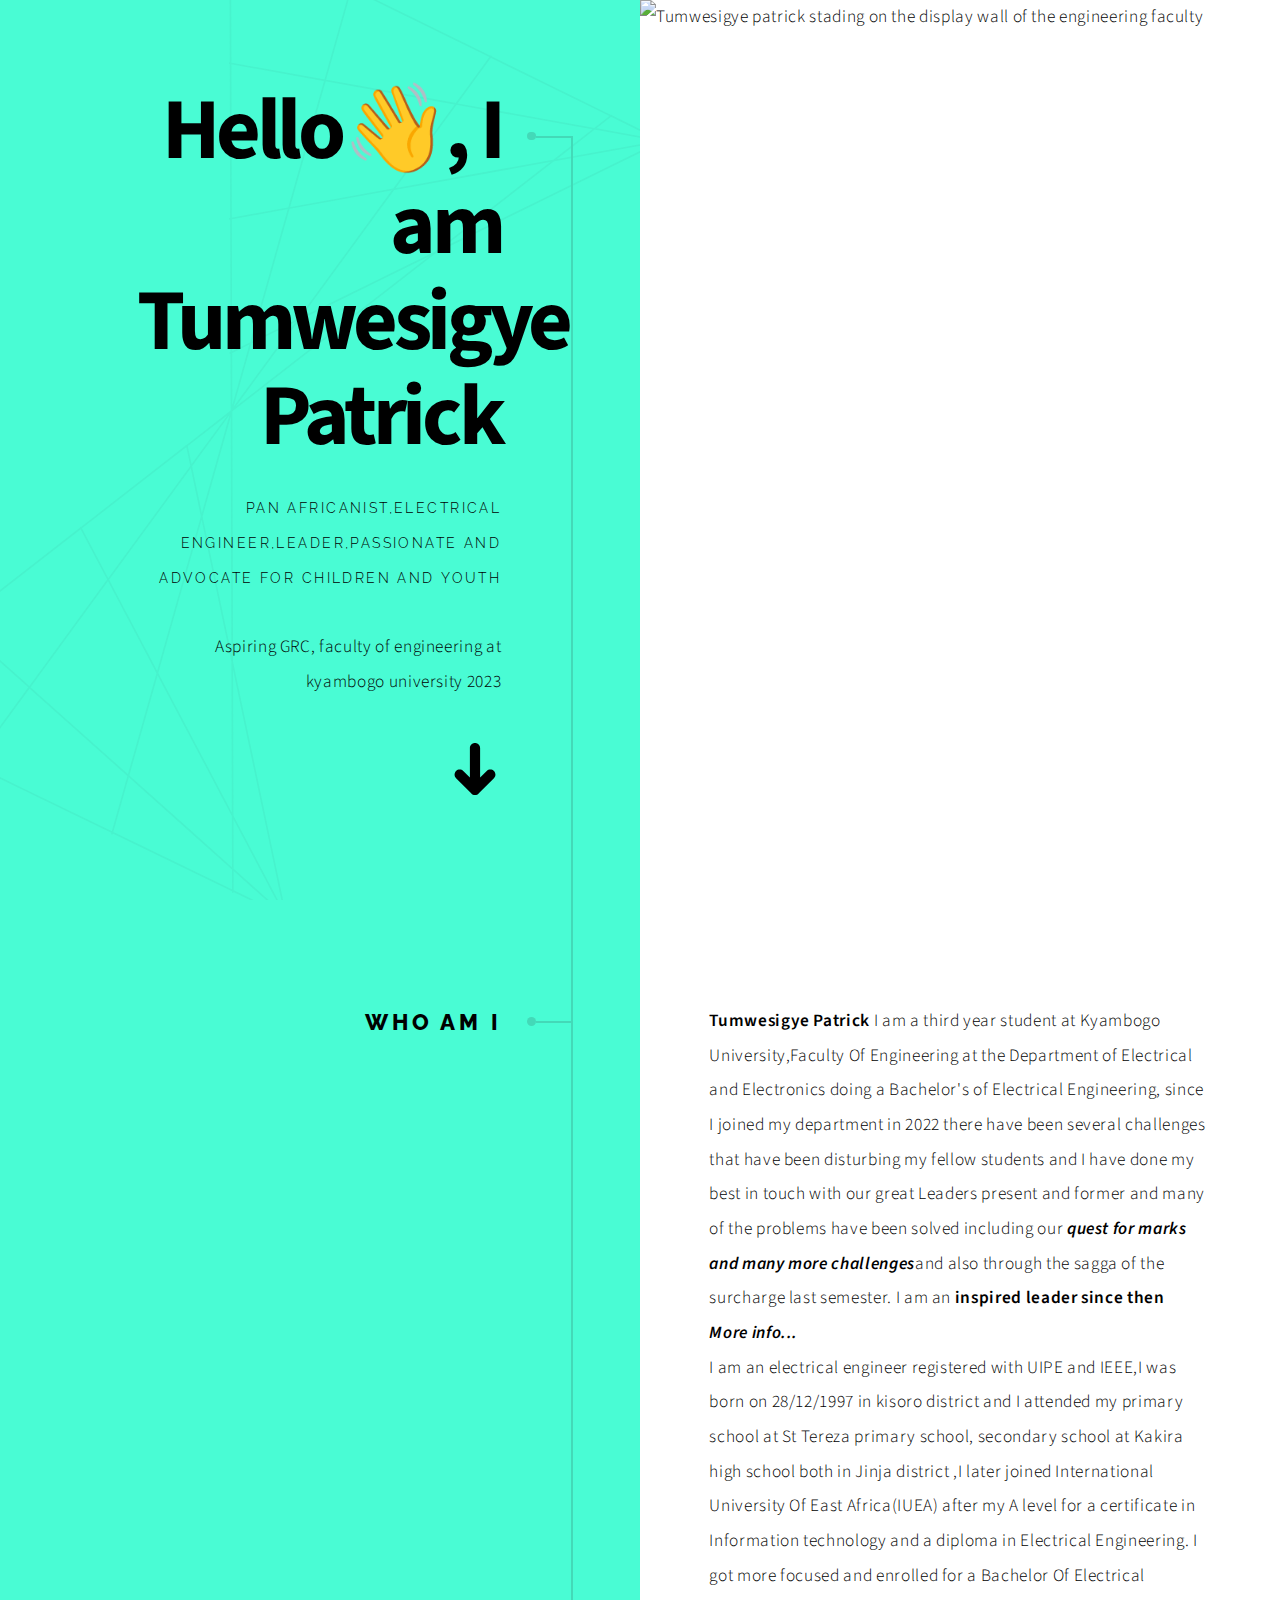
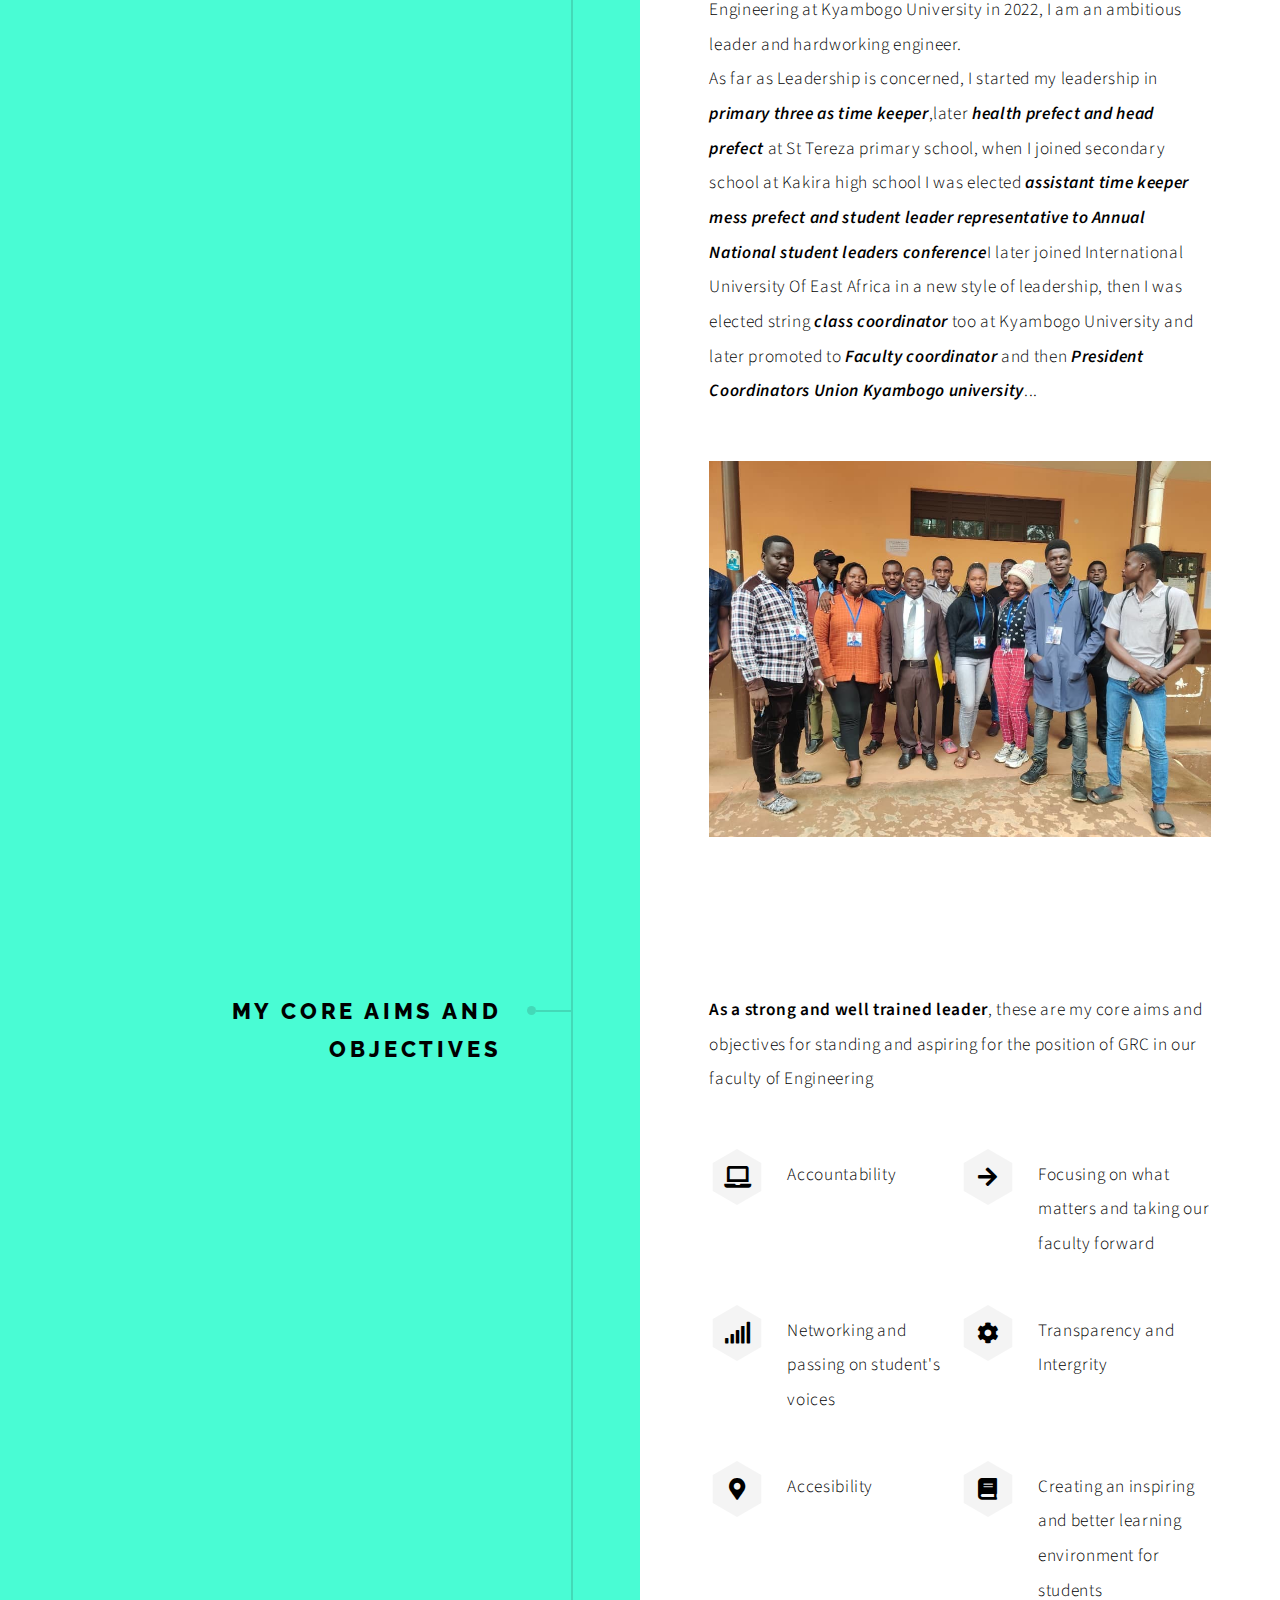
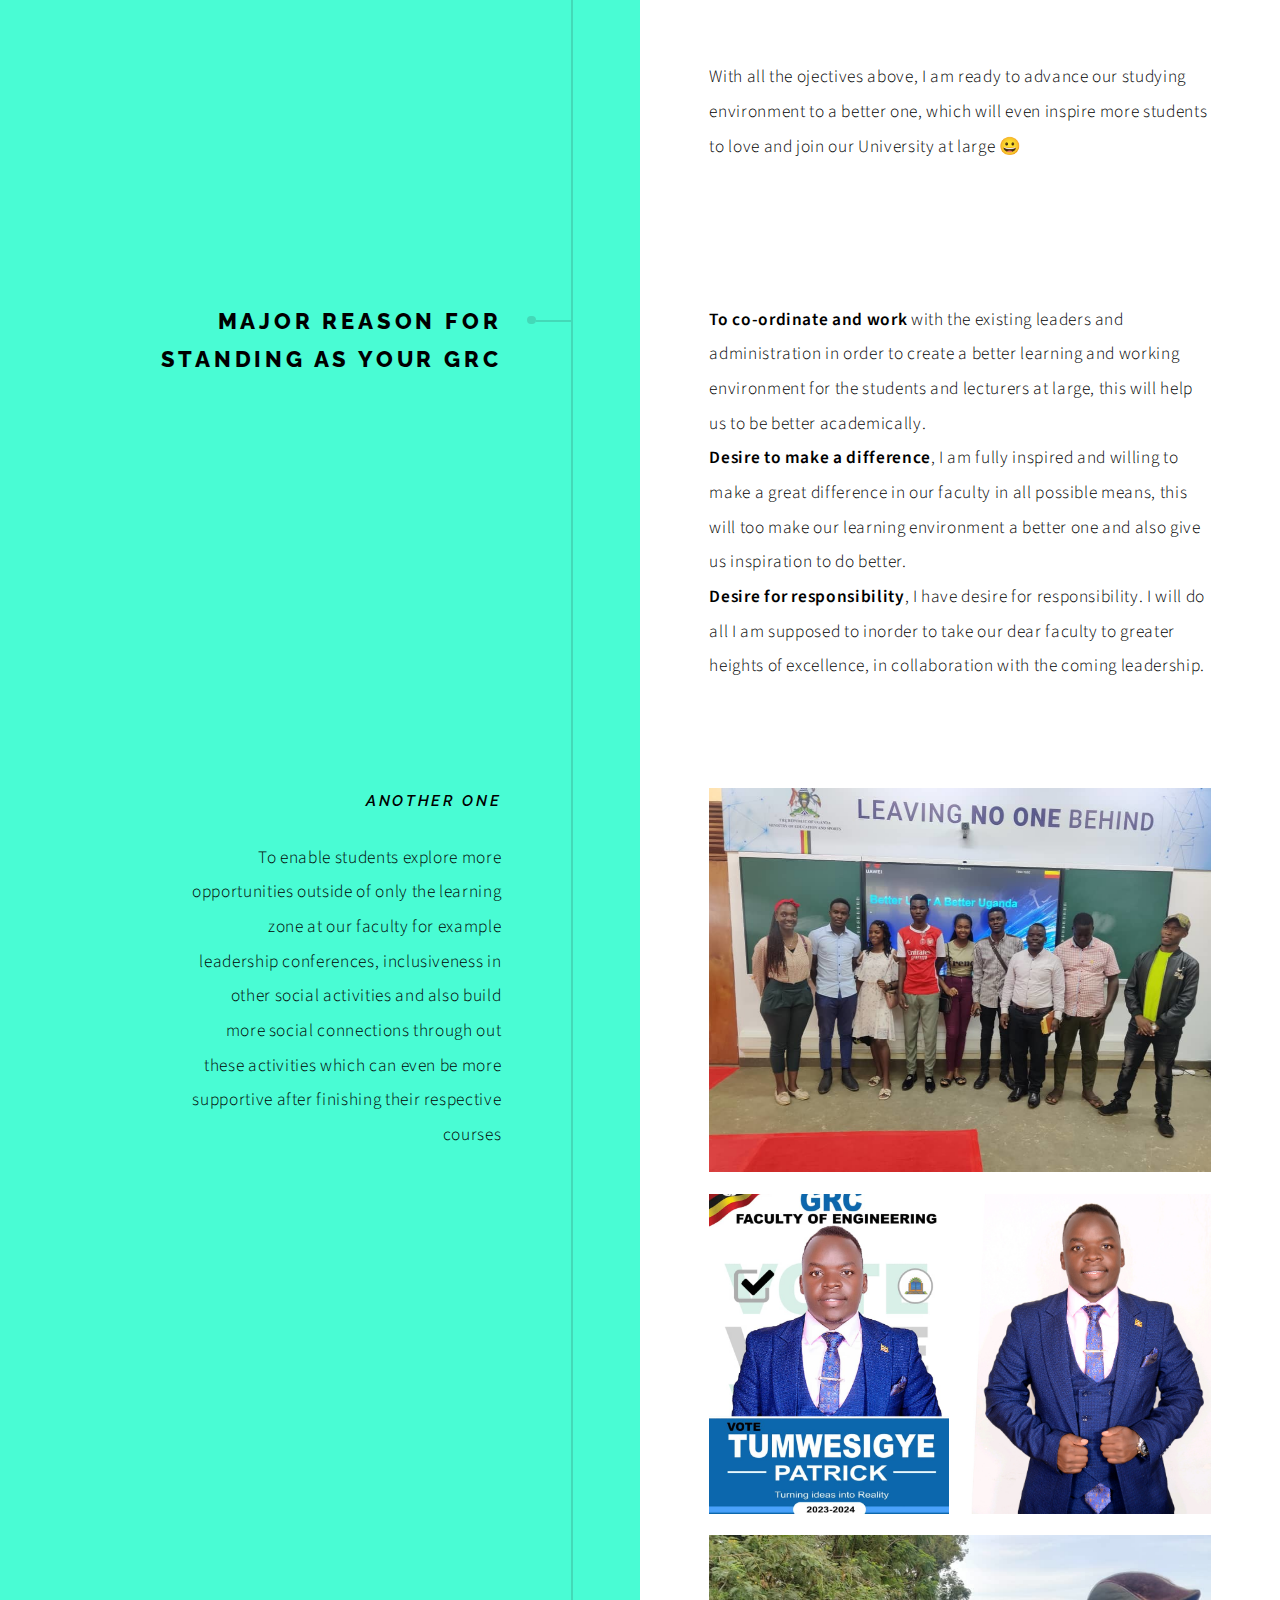
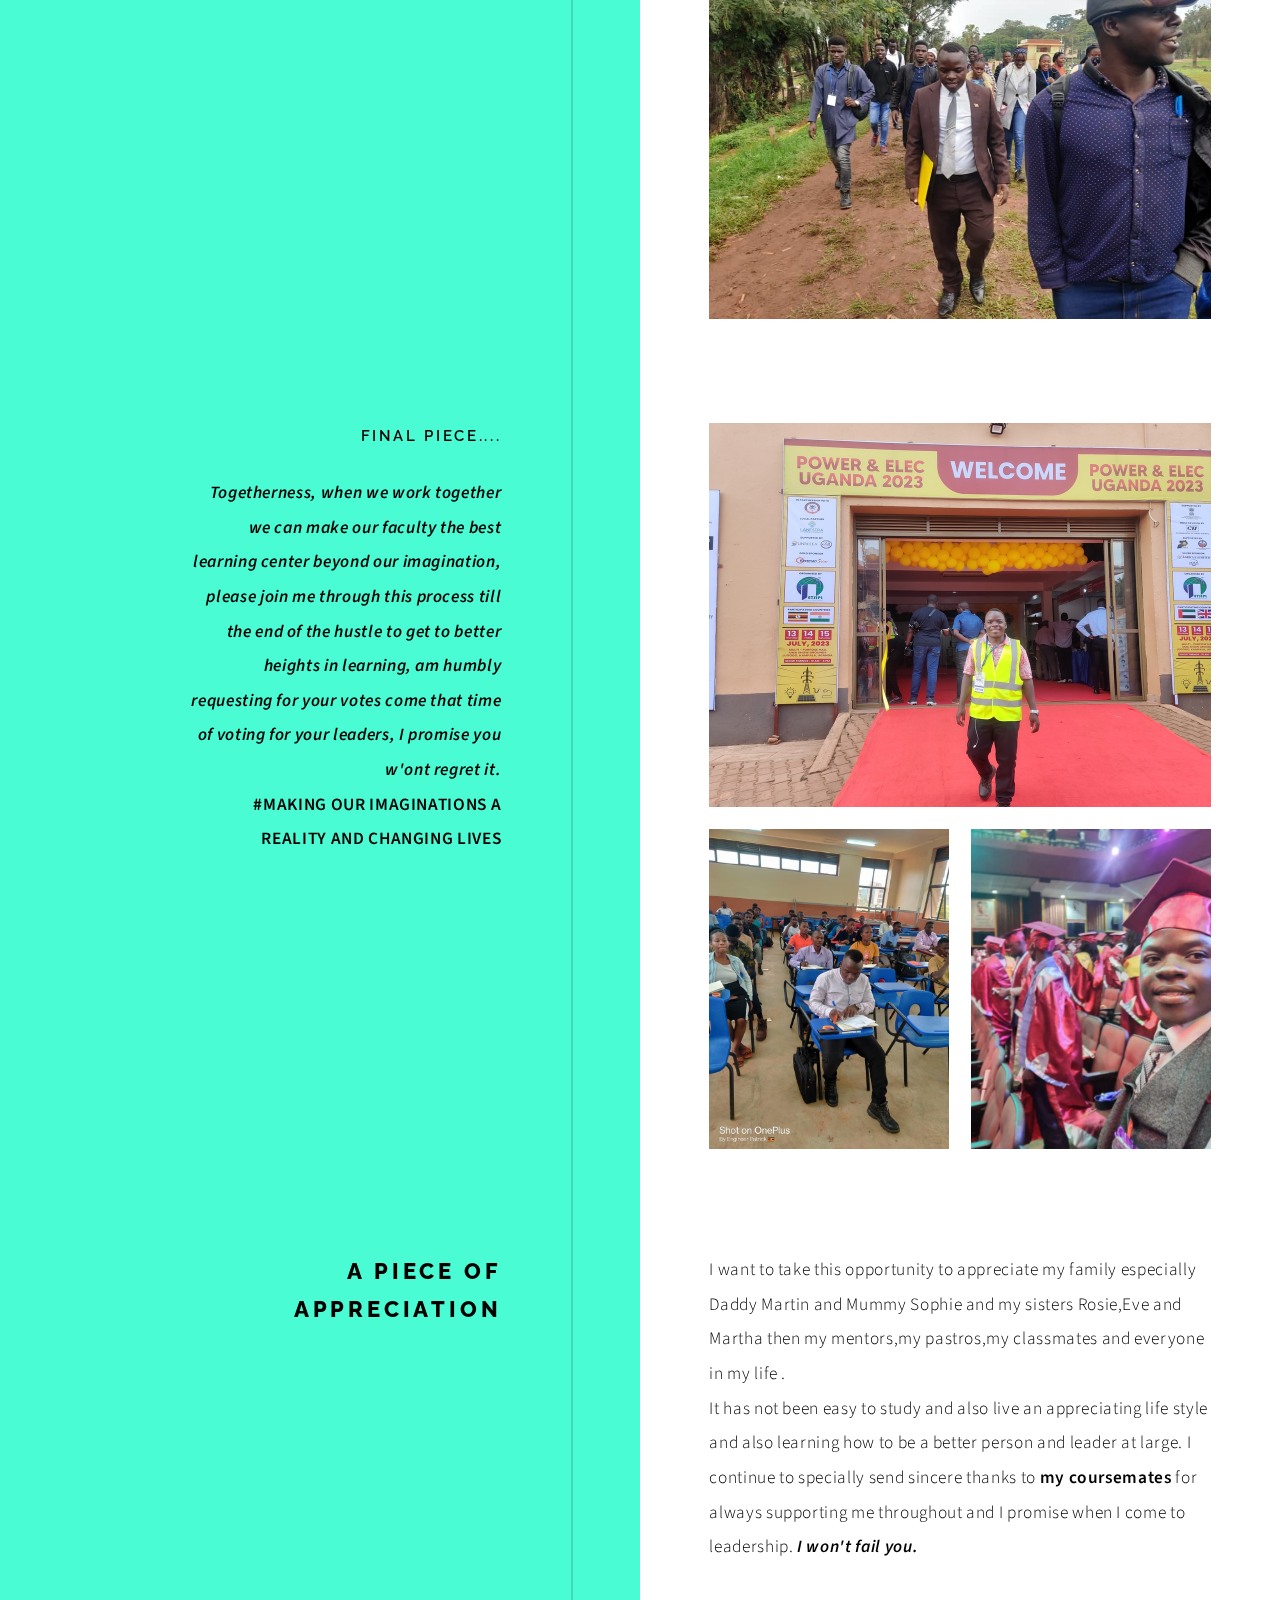
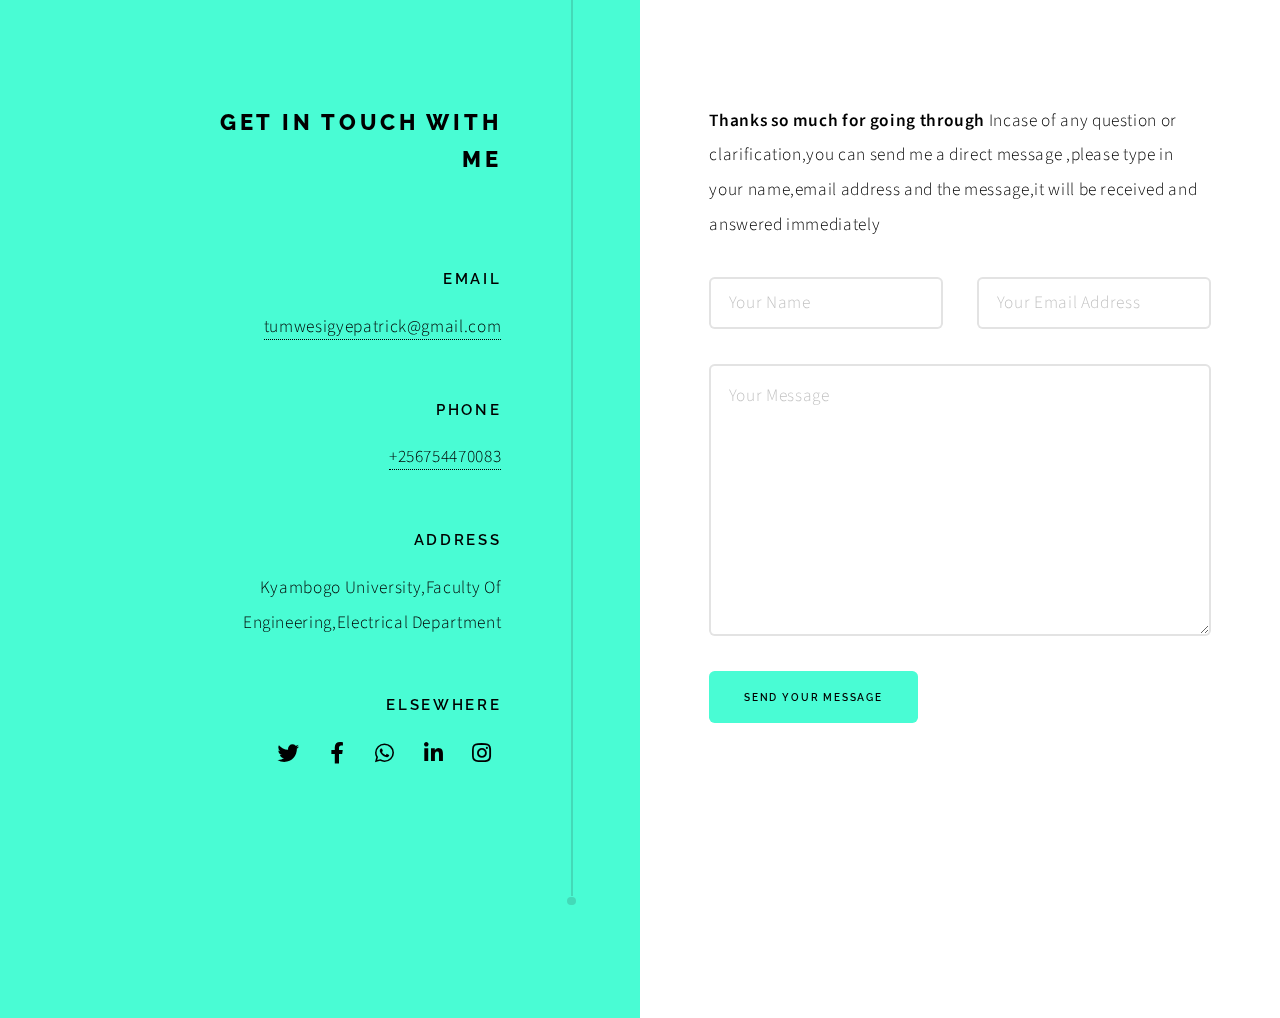
==== index.html @ 6d0cf0f9 "Update index.html" ====
<!DOCTYPE HTML>
<!--
	Design by Sseruwagi Moses , Engineering Student at Kyambogo University email: sseruwagimoses2020@gmail.com
-->
<html lang="en-US">
	<head>
		<title>Tumwesigye Patrick For GRC</title>
		<meta charset="utf-8" />
		<meta name="viewport" content="width=device-width, initial-scale=1, user-scalable=no" />
		<meta name="description" content="I am Tumwesigye Patrick an aspiring GRC at Kyambogo University Faculty of Engineering 2023,I am a well trained and competent leader,and i humbly request for your votes come the time  of elections. # MAKING IMAINATIONS A REALITY AND CHANGING LIVES" />
		<meta name="keywords" content="Tumwesigye Patrick, GRC Faculty of Engineeering, GRC Elections,GRC electrical Department Kyambogo" />
		<link rel="stylesheet" href="assets/css/main.css" />
		<link rel="shortcut icon" type="image/png"   href="./images/icon.png">
	</head>
	<body class="is-preload">

		<!-- Wrapper -->
			<div id="wrapper">

				<!-- Intro -->
					<section class="intro">
						<header>
							<h1>Hello👋, I am Tumwesigye Patrick </h1>
							<p>Pan Africanist,Electrical Engineer,Leader,Passionate and Advocate for Children and Youth</p>
							<p>Aspiring GRC, faculty of engineering at kyambogo university 2023</p>
							<ul class="actions">
								<li><a href="#first" class="arrow scrolly"><span class="label">Next</span></a></li>
							</ul>
						</header>
						<div class="content">
							<span class="image fill" data-position="center"><img src="images/patrick_main.jpg" alt="Tumwesigye patrick stading on the display wall of the engineering faculty" /></span>
						</div>
					</section>

				<!-- Section -->
					<section id="first">
						<header>
							<h2>WHO AM I </h2>
						</header>
						<div class="content">
							<p><strong>Tumwesigye Patrick</strong> I am a third year student at Kyambogo University,Faculty Of Engineering at the Department of Electrical and Electronics doing a Bachelor's of Electrical Engineering, since I joined my department in 2022 there have been several challenges that have been disturbing my fellow students and I have done my best in touch with our great Leaders present and former  and many of the problems have been solved including our <strong><i> quest for marks and many more challenges</i></strong>and also through the sagga of the surcharge last semester. I am an <strong> inspired leader since then</strong>
							<br>
							<strong><i>More info...</i></strong>
							<br>
							I am an electrical engineer  registered with UIPE and IEEE,I was born on 28/12/1997 in kisoro district and I attended my primary school at St Tereza primary school, secondary school at Kakira high school both in Jinja district ,I later joined International University Of East Africa(IUEA) after my A level for a certificate in Information technology and a diploma in Electrical Engineering. I  got more focused and enrolled for a Bachelor Of Electrical Engineering at Kyambogo University in 2022, I am an ambitious leader and hardworking engineer.
							<br>
							As far as Leadership is concerned, I started my leadership in <strong><i>primary three as time keeper</i></strong>,later <strong><i>health prefect and head prefect </i></strong> at St Tereza primary school, when I joined secondary school at Kakira high school I was elected <STRONG><I>assistant time keeper mess prefect and student leader representative to Annual National student leaders conference</I></STRONG>I later joined International University Of East Africa in a new style of leadership, then I was elected string
							<strong><i>class coordinator</i></strong> too at Kyambogo University and later promoted to <strong><i>Faculty coordinator</i></strong> and then <strong><i>President Coordinators Union Kyambogo university</i></strong>...
							</p>
							<span class="image main"><img src="images/grp_pic_1.jpg" alt="patrick with other leaders and coursemates" /></span>
						</div>
					</section>

				<!-- Section -->
					<section>
						<header>
							<h2>MY CORE AIMS AND OBJECTIVES</h2>
						</header>
						<div class="content">
							<p><strong>As a strong and well trained leader</strong>, these are my core aims and objectives for standing and aspiring for the position of GRC in our faculty of Engineering</p>
							<!-- objectives and icon fixes -->
							<ul class="feature-icons">
								<li class="icon solid fa-laptop">Accountability</li>
								<li class="icon solid fa-arrow-right">Focusing on what matters and taking our faculty forward</li>
								<li class="icon solid fa-signal">Networking and passing on student's voices</li>
								<li class="icon solid fa-cog">Transparency and Intergrity</li>
								<li class="icon solid fa-map-marker-alt">Accesibility</li>
								<li class="icon solid fa-book">Creating an inspiring and better learning environment for students</li>
								
								
							</ul>
							<p>With all the ojectives above, I am ready to advance our studying environment to a better one, which will even inspire more students to love and join our University at large 😀
							</p>
						</div>
					</section>

				<!-- Section -->
					<section>
						<header>
							<h2>MAJOR REASON FOR STANDING AS YOUR GRC</h2>
						</header>
						<div class="content">
							<p><strong>To co-ordinate and work </strong> with the existing leaders and administration in order to create a better learning and working environment for the students and  lecturers at large, this will help us to be better academically. <br>
							<strong>Desire to make a difference</strong>, I am fully inspired and willing to make a great difference in our faculty in all possible means, this will too make our learning environment a better one and also give us inspiration to do better.
							<br>
							<strong>Desire for responsibility</strong>, I have desire for responsibility. I will do all I am supposed to inorder to take our dear faculty to greater heights of excellence, in collaboration with the coming leadership.
							</p>

							<!-- Section -->
							<!-- section for showing the major aims of together ness -->
								<section>
									<header>
										<h3><i>ANOTHER ONE</i></h3>
										<p>To enable students explore more opportunities outside of only the learning zone at our faculty for example leadership conferences, inclusiveness in other social activities and also build more social connections through out these activities which can even be more supportive after finishing their respective courses </p>
									</header>
									<div class="content">
										<div class="gallery">
											<a href="images/grp_pic_2.jpg" class="landscape"><img src="images/grp_pic_2.jpg" alt="group_1" /></a>
											<a href="images/final_b.jpg"><img src="images/final_b.jpg" alt="patrick" /></a>
											<a href="images/suit.jpg"><img src="images/suit.jpg" alt="patrick in a suite" /></a>
											<a href="images/last_grp.jpg" class="landscape"><img src="images/last_grp.jpg" alt="patrick with his fellow leaders and corusemates" /></a>
										</div>
										
									</div>
								</section>

							<!-- Section -->
								<section>
									<header>
										<h3>FINAL PIECE....</h3>
										<p>
											<strong>
												<i>
													Togetherness, when we work together we can make our faculty the best learning center beyond our imagination, please join me through this process till the end of the hustle to get to better heights in learning, am humbly requesting for your votes come that time of voting for your leaders, I promise you w'ont regret  it.

												</i>
											</strong>
											<br>
											<strong>
												#MAKING OUR IMAGINATIONS A REALITY AND CHANGING LIVES
											</strong>
									</p>
									</header>
									<div class="content">
										<div class="gallery">
											<a href="images/expo_pwr.jpg" class="landscape"><img src="images/expo_pwr.jpg" alt="patrick at a power exhibition" /></a>
											<a href="images/grt_student.jpg"><img src="images/grt_student.jpg" alt="patrick sitted in class # great student" /></a>
											<a href="images/grad.jpg"><img src="images/grad.jpg" alt="Patrick graduating at IUEA" /></a>
										</div>
									</div>
								</section>

							<!-- Section -->
							
						
				<!-- Section -->
					
						<section>
						<header>
						<h2>A PIECE OF APPRECIATION</h2>
					</header>
					<div class="content">
						<p>
							I want to take this opportunity to appreciate my family especially Daddy Martin and Mummy Sophie and my sisters Rosie,Eve and Martha then my mentors,my pastros,my classmates and everyone in my life . <br>
							It has not been easy to study and also live an appreciating life style and also learning how to be a better person and leader at large.
							I continue to specially send sincere thanks to <strong>my coursemates</strong> for always supporting me throughout and I promise when I come to leadership. <strong><i>I won't fail you.</i></strong>
							
						</p>
					</div>
						</section>
					

					  

				<!-- section for appreciation -->
				 
					
				
				
				<!-- end of section of appreciation -->

						<section>
						<header>
							<h2>Get in touch with me</h2>
						</header>
						<div class="content">
							<p><strong>Thanks so much for going through </strong> Incase of any question or clarification,you can send me a direct message ,please type in your name,email address and the message,it will be received and answered immediately</p>
						

							<!-- providing the action from form_submit/form spree -->
							<!-- ps==> @Patrickkelly42 ,e:tumwesigyepat42@gmail.com -->
							<form action="https://formspree.io/f/xpzgdgol" method="POST">
								<div class="fields">
									<div class="field half">
										<input type="text" name="name" id="name" placeholder="Your Name" />
									</div>
									<div class="field half">
										<input type="email" name="email" id="email" placeholder="Your Email Address" />
									</div>
									<div class="field">
										<textarea name="message" id="message" placeholder="Your Message" rows="7" ></textarea>
									</div>
								</div>
								<ul class="actions">
									<li><input type="submit" value="Send Your Message" class="button primary" id="submit_btn" /></li>
								</ul>
							</form>
						</div>
						<footer>
							<ul class="items">
								<li>
									<h3>Email</h3>
									<!-- the email he uses -->
									<a href="mailto:tumwesigyepat42@gmail.com">tumwesigyepatrick@gmail.com</a>
								</li>
								<li>
									<h3>Phone</h3>
									<!-- patricks phone number -->
									<a href="tel:+256754470083">+256754470083</a>
								</li>
								<li>
									<h3>Address</h3>
									<span>Kyambogo University,Faculty Of Engineering,Electrical Department</span>
								</li>
								<li>
									<h3>Elsewhere</h3>
									<ul class="icons">
										<li><a href="https://twitter.com/patrick_kelly44?s=09" target="_blank" class="icon brands fa-twitter"><span class="label">Twitter</span></a></li>

										<li><a href="https://www.facebook.com/tumwesigye.patrick.549" target="_blank" class="icon brands fa-facebook-f"><span class="label">Facebook</span></a></li>

										<li><a href="https://wa.me/+256754470083" class="icon brands fa-whatsapp" target="_blank"><span class="label">Whatsapp</span></a></li>

										<li><a href="https://www.linkedin.com/in/tumwesigye-patrick-8323b7145" class="icon brands fa-linkedin-in" target="_blank"><span class="label">LinkedIn</span></a></li>

										<li><a href="https://instagram.com/engneerpatrick?utm_source=qr&igshid=MzNlNGNkZWQ4Mg%3D%3D" class="icon brands fa-instagram" target="_blank"><span class="label">Instagram</span></a></li>

										
										
									</ul>
								</li>
							</ul>
						</footer>
					
</section >
				<!-- Copyright -->
				<!-- fixtures of the email -->
					<div class="copyright">&copy; Tumwesigye Patrick. All rights reserved. Design by: <a href="mailto:sseruwagimoses2020@gmail.com">Sseruwagi Moses</a>.</div>

			</div>

		<!-- Scripts -->
			<script src="assets/js/jquery.min.js"></script>
			<script src="assets/js/jquery.scrolly.min.js"></script>
			<script src="assets/js/browser.min.js"></script>
			<script src="assets/js/breakpoints.min.js"></script>
			<script src="assets/js/util.js"></script>
			<script src="assets/js/main.js"></script>

	</body>
</html>
---- assets/css/main.css ----
@import url(fontawesome-all.min.css);
@import url("https://fonts.googleapis.com/css?family=Source+Sans+Pro:300,600,700,300i,600i,700i|Raleway:600,800");

html, body, div, span, applet, object,
iframe, h1, h2, h3, h4, h5, h6, p, blockquote,
pre, a, abbr, acronym, address, big, cite,
code, del, dfn, em, img, ins, kbd, q, s, samp,
small, strike, strong, sub, sup, tt, var, b,
u, i, center, dl, dt, dd, ol, ul, li, fieldset,
form, label, legend, table, caption, tbody,
tfoot, thead, tr, th, td, article, aside,
canvas, details, embed, figure, figcaption,
footer, header, hgroup, menu, nav, output, ruby,
section, summary, time, mark, audio, video {
	margin: 0;
	padding: 0;
	border: 0;
	font-size: 100%;
	font: inherit;
	vertical-align: baseline;}

article, aside, details, figcaption, figure,
footer, header, hgroup, menu, nav, section {
	display: block;}

body {
	line-height: 1;
}

ol, ul {
	list-style: none;
}

blockquote, q {
	quotes: none;
}

	blockquote:before, blockquote:after, q:before, q:after {
		content: '';
		content: none;
	}

table {
	border-collapse: collapse;
	border-spacing: 0;
}

body {
	-webkit-text-size-adjust: none;
}

mark {
	background-color: transparent;
	color: inherit;
}

input::-moz-focus-inner {
	border: 0;
	padding: 0;
}

input, select, textarea {
	-moz-appearance: none;
	-webkit-appearance: none;
	-ms-appearance: none;
	appearance: none;
}

/* Basic */

	@-ms-viewport {
		width: device-width;
	}

	body {
		-ms-overflow-style: scrollbar;
	}

	@media screen and (max-width: 480px) {

		html, body {
			min-width: 320px;
		}

	}

	html {
		box-sizing: border-box;
	}

	*, *:before, *:after {
		box-sizing: inherit;
	}

	html {
		overflow-x: hidden;
	}

	body {
		background: #ffffff;
		overflow-x: hidden;
	}

		body.is-preload *, body.is-preload *:before, body.is-preload *:after {
			-moz-animation: none !important;
			-webkit-animation: none !important;
			-ms-animation: none !important;
			animation: none !important;
			-moz-transition: none !important;
			-webkit-transition: none !important;
			-ms-transition: none !important;
			transition: none !important;
		}

/* Typography */

	html {
		font-size: 18pt;
	}

		@media screen and (max-width: 1920px) {

			html {
				font-size: 13pt;
			}

		}

		@media screen and (max-width: 1152px) {

			html {
				font-size: 14pt;
			}

		}

		@media screen and (max-width: 736px) {

			html {
				font-size: 12pt;
			}

		}

		@media screen and (max-width: 480px) {

			html {
				font-size: 11pt;
			}

		}

	body {
		background-color: #ffffff;
		color: #000000;
	}

	body, input, select, textarea {
		color: #000000;
		font-family: "Source Sans Pro", Helvetica, sans-serif;
		font-size: 1rem;
		font-weight: 300;
		letter-spacing: 0.0375em;
		line-height: 2;
	}

	a {
		-moz-transition: border-bottom-color 0.25s ease-in-out;
		-webkit-transition: border-bottom-color 0.25s ease-in-out;
		-ms-transition: border-bottom-color 0.25s ease-in-out;
		transition: border-bottom-color 0.25s ease-in-out;
		text-decoration: none;
		color: #000000;
		border-bottom: dotted 1px;
	}

		a:hover {
			text-decoration: none;
			border-bottom-color: transparent;
		}

	strong, b {
		font-weight: 600;
		color: #000000;
	}

	em, i {
		font-style: italic;
	}

	p {
		margin: 0 0 2rem 0;
	}

	h1, h2, h3, h4, h5, h6 {
		color: #000000;
		font-family: "Raleway", Helvetica, sans-serif;
		font-weight: 600;
		letter-spacing: 0.175em;
		line-height: 1.75;
		margin: 0 0 1.5rem 0;
		text-transform: uppercase;
	}

		h1 a, h2 a, h3 a, h4 a, h5 a, h6 a {
			color: inherit;
			text-decoration: none;
		}

	h1 {
		font-family: "Source Sans Pro", Helvetica, sans-serif;
		font-size: 5rem;
		font-weight: 700;
		letter-spacing: -0.05em;
		line-height: 1.1;
		margin: 0 0 1.5rem 0;
		text-transform: none;
	}

	h2 {
		font-size: 1.25rem;
		font-weight: 800;
		margin: 0 0 2rem 0;
	}

	h3 {
		font-size: 0.875rem;
	}

	h4 {
		font-size: 0.875rem;
	}

	h5 {
		font-size: 0.75rem;
	}

	h6 {
		font-size: 0.625rem;
	}

	@media screen and (max-width: 736px) {

		h1 {
			font-size: 4.5rem;
			line-height: 1.1;
		}

		h2 {
			font-size: 1.25rem;
			line-height: 1.7;
		}

		h3 {
			font-size: 0.9rem;
		}

		h4 {
			font-size: 0.75rem;
		}

		h5 {
			font-size: 0.675rem;
		}

	}

	@media screen and (max-width: 360px) {

		h1 {
			font-size: 3.75rem;
		}

		h2 {
			font-size: 1.125rem;
		}

		h3 {
			font-size: 0.8rem;
		}

		h4 {
			font-size: 0.675rem;
		}

		h5 {
			font-size: 0.675rem;
		}

	}

	sub {
		font-size: 0.8rem;
		position: relative;
		top: 0.5rem;
	}

	sup {
		font-size: 0.8rem;
		position: relative;
		top: -0.5rem;
	}

	blockquote {
		border-left: solid 0.5rem rgba(144, 144, 144, 0.25);
		font-style: italic;
		margin: 0 0 2rem 0;
		padding: 1rem 0 1rem 2rem;
	}

	code {
		background: rgba(144, 144, 144, 0.1);
		border-radius: 0.325rem;
		font-family: "Courier New", monospace;
		font-size: 0.9rem;
		margin: 0 0.25rem;
		padding: 0.25rem 0.65rem;
	}

	pre {
		-webkit-overflow-scrolling: touch;
		font-family: "Courier New", monospace;
		font-size: 0.9rem;
		margin: 0 0 2rem 0;
		width: 100%;
	}

		pre code {
			display: block;
			line-height: 1.75;
			padding: 1rem 1.5rem;
			overflow-x: auto;
		}

	hr {
		border: 0;
		border-bottom: solid 2px rgba(144, 144, 144, 0.25);
		margin: 3rem 0;
	}

		hr.major {
			margin: 5rem 0;
		}

		@media screen and (max-width: 736px) {

			hr.major {
				margin: 3rem 0;
			}

		}

/* Row */

	.row {
		display: flex;
		flex-wrap: wrap;
		box-sizing: border-box;
		align-items: stretch;
	}

		.row > * {
			box-sizing: border-box;
		}

		.row.gtr-uniform > * > :last-child {
			margin-bottom: 0;
		}

		.row.aln-left {
			justify-content: flex-start;
		}

		.row.aln-center {
			justify-content: center;
		}

		.row.aln-right {
			justify-content: flex-end;
		}

		.row.aln-top {
			align-items: flex-start;
		}

		.row.aln-middle {
			align-items: center;
		}

		.row.aln-bottom {
			align-items: flex-end;
		}

		.row > .imp {
			order: -1;
		}

		.row > .col-1 {
			width: 8.33333%;
		}

		.row > .off-1 {
			margin-left: 8.33333%;
		}

		.row > .col-2 {
			width: 16.66667%;
		}

		.row > .off-2 {
			margin-left: 16.66667%;
		}

		.row > .col-3 {
			width: 25%;
		}

		.row > .off-3 {
			margin-left: 25%;
		}

		.row > .col-4 {
			width: 33.33333%;
		}

		.row > .off-4 {
			margin-left: 33.33333%;
		}

		.row > .col-5 {
			width: 41.66667%;
		}

		.row > .off-5 {
			margin-left: 41.66667%;
		}

		.row > .col-6 {
			width: 50%;
		}

		.row > .off-6 {
			margin-left: 50%;
		}

		.row > .col-7 {
			width: 58.33333%;
		}

		.row > .off-7 {
			margin-left: 58.33333%;
		}

		.row > .col-8 {
			width: 66.66667%;
		}

		.row > .off-8 {
			margin-left: 66.66667%;
		}

		.row > .col-9 {
			width: 75%;
		}

		.row > .off-9 {
			margin-left: 75%;
		}

		.row > .col-10 {
			width: 83.33333%;
		}

		.row > .off-10 {
			margin-left: 83.33333%;
		}

		.row > .col-11 {
			width: 91.66667%;
		}

		.row > .off-11 {
			margin-left: 91.66667%;
		}

		.row > .col-12 {
			width: 100%;
		}

		.row > .off-12 {
			margin-left: 100%;
		}

		.row.gtr-0 {
			margin-top: 0;
			margin-left: 0rem;
		}

			.row.gtr-0 > * {
				padding: 0 0 0 0rem;
			}

			.row.gtr-0.gtr-uniform {
				margin-top: 0rem;
			}

				.row.gtr-0.gtr-uniform > * {
					padding-top: 0rem;
				}

		.row.gtr-25 {
			margin-top: 0;
			margin-left: -0.5rem;
		}

			.row.gtr-25 > * {
				padding: 0 0 0 0.5rem;
			}

			.row.gtr-25.gtr-uniform {
				margin-top: -0.5rem;
			}

				.row.gtr-25.gtr-uniform > * {
					padding-top: 0.5rem;
				}

		.row.gtr-50 {
			margin-top: 0;
			margin-left: -1rem;
		}

			.row.gtr-50 > * {
				padding: 0 0 0 1rem;
			}

			.row.gtr-50.gtr-uniform {
				margin-top: -1rem;
			}

				.row.gtr-50.gtr-uniform > * {
					padding-top: 1rem;
				}

		.row {
			margin-top: 0;
			margin-left: -2rem;
		}

			.row > * {
				padding: 0 0 0 2rem;
			}

			.row.gtr-uniform {
				margin-top: -2rem;
			}

				.row.gtr-uniform > * {
					padding-top: 2rem;
				}

		.row.gtr-150 {
			margin-top: 0;
			margin-left: -3rem;
		}

			.row.gtr-150 > * {
				padding: 0 0 0 3rem;
			}

			.row.gtr-150.gtr-uniform {
				margin-top: -3rem;
			}

				.row.gtr-150.gtr-uniform > * {
					padding-top: 3rem;
				}

		.row.gtr-200 {
			margin-top: 0;
			margin-left: -4rem;
		}

			.row.gtr-200 > * {
				padding: 0 0 0 4rem;
			}

			.row.gtr-200.gtr-uniform {
				margin-top: -4rem;
			}

				.row.gtr-200.gtr-uniform > * {
					padding-top: 4rem;
				}

		@media screen and (max-width: 1920px) {

			.row {
				display: flex;
				flex-wrap: wrap;
				box-sizing: border-box;
				align-items: stretch;
			}

				.row > * {
					box-sizing: border-box;
				}

				.row.gtr-uniform > * > :last-child {
					margin-bottom: 0;
				}

				.row.aln-left {
					justify-content: flex-start;
				}

				.row.aln-center {
					justify-content: center;
				}

				.row.aln-right {
					justify-content: flex-end;
				}

				.row.aln-top {
					align-items: flex-start;
				}

				.row.aln-middle {
					align-items: center;
				}

				.row.aln-bottom {
					align-items: flex-end;
				}

				.row > .imp-xlarge {
					order: -1;
				}

				.row > .col-1-xlarge {
					width: 8.33333%;
				}

				.row > .off-1-xlarge {
					margin-left: 8.33333%;
				}

				.row > .col-2-xlarge {
					width: 16.66667%;
				}

				.row > .off-2-xlarge {
					margin-left: 16.66667%;
				}

				.row > .col-3-xlarge {
					width: 25%;
				}

				.row > .off-3-xlarge {
					margin-left: 25%;
				}

				.row > .col-4-xlarge {
					width: 33.33333%;
				}

				.row > .off-4-xlarge {
					margin-left: 33.33333%;
				}

				.row > .col-5-xlarge {
					width: 41.66667%;
				}

				.row > .off-5-xlarge {
					margin-left: 41.66667%;
				}

				.row > .col-6-xlarge {
					width: 50%;
				}

				.row > .off-6-xlarge {
					margin-left: 50%;
				}

				.row > .col-7-xlarge {
					width: 58.33333%;
				}

				.row > .off-7-xlarge {
					margin-left: 58.33333%;
				}

				.row > .col-8-xlarge {
					width: 66.66667%;
				}

				.row > .off-8-xlarge {
					margin-left: 66.66667%;
				}

				.row > .col-9-xlarge {
					width: 75%;
				}

				.row > .off-9-xlarge {
					margin-left: 75%;
				}

				.row > .col-10-xlarge {
					width: 83.33333%;
				}

				.row > .off-10-xlarge {
					margin-left: 83.33333%;
				}

				.row > .col-11-xlarge {
					width: 91.66667%;
				}

				.row > .off-11-xlarge {
					margin-left: 91.66667%;
				}

				.row > .col-12-xlarge {
					width: 100%;
				}

				.row > .off-12-xlarge {
					margin-left: 100%;
				}

				.row.gtr-0 {
					margin-top: 0;
					margin-left: 0rem;
				}

					.row.gtr-0 > * {
						padding: 0 0 0 0rem;
					}

					.row.gtr-0.gtr-uniform {
						margin-top: 0rem;
					}

						.row.gtr-0.gtr-uniform > * {
							padding-top: 0rem;
						}

				.row.gtr-25 {
					margin-top: 0;
					margin-left: -0.5rem;
				}

					.row.gtr-25 > * {
						padding: 0 0 0 0.5rem;
					}

					.row.gtr-25.gtr-uniform {
						margin-top: -0.5rem;
					}

						.row.gtr-25.gtr-uniform > * {
							padding-top: 0.5rem;
						}

				.row.gtr-50 {
					margin-top: 0;
					margin-left: -1rem;
				}

					.row.gtr-50 > * {
						padding: 0 0 0 1rem;
					}

					.row.gtr-50.gtr-uniform {
						margin-top: -1rem;
					}

						.row.gtr-50.gtr-uniform > * {
							padding-top: 1rem;
						}

				.row {
					margin-top: 0;
					margin-left: -2rem;
				}

					.row > * {
						padding: 0 0 0 2rem;
					}

					.row.gtr-uniform {
						margin-top: -2rem;
					}

						.row.gtr-uniform > * {
							padding-top: 2rem;
						}

				.row.gtr-150 {
					margin-top: 0;
					margin-left: -3rem;
				}

					.row.gtr-150 > * {
						padding: 0 0 0 3rem;
					}

					.row.gtr-150.gtr-uniform {
						margin-top: -3rem;
					}

						.row.gtr-150.gtr-uniform > * {
							padding-top: 3rem;
						}

				.row.gtr-200 {
					margin-top: 0;
					margin-left: -4rem;
				}

					.row.gtr-200 > * {
						padding: 0 0 0 4rem;
					}

					.row.gtr-200.gtr-uniform {
						margin-top: -4rem;
					}

						.row.gtr-200.gtr-uniform > * {
							padding-top: 4rem;
						}

		}

		@media screen and (max-width: 1280px) {

			.row {
				display: flex;
				flex-wrap: wrap;
				box-sizing: border-box;
				align-items: stretch;
			}

				.row > * {
					box-sizing: border-box;
				}

				.row.gtr-uniform > * > :last-child {
					margin-bottom: 0;
				}

				.row.aln-left {
					justify-content: flex-start;
				}

				.row.aln-center {
					justify-content: center;
				}

				.row.aln-right {
					justify-content: flex-end;
				}

				.row.aln-top {
					align-items: flex-start;
				}

				.row.aln-middle {
					align-items: center;
				}

				.row.aln-bottom {
					align-items: flex-end;
				}

				.row > .imp-large {
					order: -1;
				}

				.row > .col-1-large {
					width: 8.33333%;
				}

				.row > .off-1-large {
					margin-left: 8.33333%;
				}

				.row > .col-2-large {
					width: 16.66667%;
				}

				.row > .off-2-large {
					margin-left: 16.66667%;
				}

				.row > .col-3-large {
					width: 25%;
				}

				.row > .off-3-large {
					margin-left: 25%;
				}

				.row > .col-4-large {
					width: 33.33333%;
				}

				.row > .off-4-large {
					margin-left: 33.33333%;
				}

				.row > .col-5-large {
					width: 41.66667%;
				}

				.row > .off-5-large {
					margin-left: 41.66667%;
				}

				.row > .col-6-large {
					width: 50%;
				}

				.row > .off-6-large {
					margin-left: 50%;
				}

				.row > .col-7-large {
					width: 58.33333%;
				}

				.row > .off-7-large {
					margin-left: 58.33333%;
				}

				.row > .col-8-large {
					width: 66.66667%;
				}

				.row > .off-8-large {
					margin-left: 66.66667%;
				}

				.row > .col-9-large {
					width: 75%;
				}

				.row > .off-9-large {
					margin-left: 75%;
				}

				.row > .col-10-large {
					width: 83.33333%;
				}

				.row > .off-10-large {
					margin-left: 83.33333%;
				}

				.row > .col-11-large {
					width: 91.66667%;
				}

				.row > .off-11-large {
					margin-left: 91.66667%;
				}

				.row > .col-12-large {
					width: 100%;
				}

				.row > .off-12-large {
					margin-left: 100%;
				}

				.row.gtr-0 {
					margin-top: 0;
					margin-left: 0rem;
				}

					.row.gtr-0 > * {
						padding: 0 0 0 0rem;
					}

					.row.gtr-0.gtr-uniform {
						margin-top: 0rem;
					}

						.row.gtr-0.gtr-uniform > * {
							padding-top: 0rem;
						}

				.row.gtr-25 {
					margin-top: 0;
					margin-left: -0.375rem;
				}

					.row.gtr-25 > * {
						padding: 0 0 0 0.375rem;
					}

					.row.gtr-25.gtr-uniform {
						margin-top: -0.375rem;
					}

						.row.gtr-25.gtr-uniform > * {
							padding-top: 0.375rem;
						}

				.row.gtr-50 {
					margin-top: 0;
					margin-left: -0.75rem;
				}

					.row.gtr-50 > * {
						padding: 0 0 0 0.75rem;
					}

					.row.gtr-50.gtr-uniform {
						margin-top: -0.75rem;
					}

						.row.gtr-50.gtr-uniform > * {
							padding-top: 0.75rem;
						}

				.row {
					margin-top: 0;
					margin-left: -1.5rem;
				}

					.row > * {
						padding: 0 0 0 1.5rem;
					}

					.row.gtr-uniform {
						margin-top: -1.5rem;
					}

						.row.gtr-uniform > * {
							padding-top: 1.5rem;
						}

				.row.gtr-150 {
					margin-top: 0;
					margin-left: -2.25rem;
				}

					.row.gtr-150 > * {
						padding: 0 0 0 2.25rem;
					}

					.row.gtr-150.gtr-uniform {
						margin-top: -2.25rem;
					}

						.row.gtr-150.gtr-uniform > * {
							padding-top: 2.25rem;
						}

				.row.gtr-200 {
					margin-top: 0;
					margin-left: -3rem;
				}

					.row.gtr-200 > * {
						padding: 0 0 0 3rem;
					}

					.row.gtr-200.gtr-uniform {
						margin-top: -3rem;
					}

						.row.gtr-200.gtr-uniform > * {
							padding-top: 3rem;
						}

		}

		@media screen and (max-width: 1152px) {

			.row {
				display: flex;
				flex-wrap: wrap;
				box-sizing: border-box;
				align-items: stretch;
			}

				.row > * {
					box-sizing: border-box;
				}

				.row.gtr-uniform > * > :last-child {
					margin-bottom: 0;
				}

				.row.aln-left {
					justify-content: flex-start;
				}

				.row.aln-center {
					justify-content: center;
				}

				.row.aln-right {
					justify-content: flex-end;
				}

				.row.aln-top {
					align-items: flex-start;
				}

				.row.aln-middle {
					align-items: center;
				}

				.row.aln-bottom {
					align-items: flex-end;
				}

				.row > .imp-medium {
					order: -1;
				}

				.row > .col-1-medium {
					width: 8.33333%;
				}

				.row > .off-1-medium {
					margin-left: 8.33333%;
				}

				.row > .col-2-medium {
					width: 16.66667%;
				}

				.row > .off-2-medium {
					margin-left: 16.66667%;
				}

				.row > .col-3-medium {
					width: 25%;
				}

				.row > .off-3-medium {
					margin-left: 25%;
				}

				.row > .col-4-medium {
					width: 33.33333%;
				}

				.row > .off-4-medium {
					margin-left: 33.33333%;
				}

				.row > .col-5-medium {
					width: 41.66667%;
				}

				.row > .off-5-medium {
					margin-left: 41.66667%;
				}

				.row > .col-6-medium {
					width: 50%;
				}

				.row > .off-6-medium {
					margin-left: 50%;
				}

				.row > .col-7-medium {
					width: 58.33333%;
				}

				.row > .off-7-medium {
					margin-left: 58.33333%;
				}

				.row > .col-8-medium {
					width: 66.66667%;
				}

				.row > .off-8-medium {
					margin-left: 66.66667%;
				}

				.row > .col-9-medium {
					width: 75%;
				}

				.row > .off-9-medium {
					margin-left: 75%;
				}

				.row > .col-10-medium {
					width: 83.33333%;
				}

				.row > .off-10-medium {
					margin-left: 83.33333%;
				}

				.row > .col-11-medium {
					width: 91.66667%;
				}

				.row > .off-11-medium {
					margin-left: 91.66667%;
				}

				.row > .col-12-medium {
					width: 100%;
				}

				.row > .off-12-medium {
					margin-left: 100%;
				}

				.row.gtr-0 {
					margin-top: 0;
					margin-left: 0rem;
				}

					.row.gtr-0 > * {
						padding: 0 0 0 0rem;
					}

					.row.gtr-0.gtr-uniform {
						margin-top: 0rem;
					}

						.row.gtr-0.gtr-uniform > * {
							padding-top: 0rem;
						}

				.row.gtr-25 {
					margin-top: 0;
					margin-left: -0.375rem;
				}

					.row.gtr-25 > * {
						padding: 0 0 0 0.375rem;
					}

					.row.gtr-25.gtr-uniform {
						margin-top: -0.375rem;
					}

						.row.gtr-25.gtr-uniform > * {
							padding-top: 0.375rem;
						}

				.row.gtr-50 {
					margin-top: 0;
					margin-left: -0.75rem;
				}

					.row.gtr-50 > * {
						padding: 0 0 0 0.75rem;
					}

					.row.gtr-50.gtr-uniform {
						margin-top: -0.75rem;
					}

						.row.gtr-50.gtr-uniform > * {
							padding-top: 0.75rem;
						}

				.row {
					margin-top: 0;
					margin-left: -1.5rem;
				}

					.row > * {
						padding: 0 0 0 1.5rem;
					}

					.row.gtr-uniform {
						margin-top: -1.5rem;
					}

						.row.gtr-uniform > * {
							padding-top: 1.5rem;
						}

				.row.gtr-150 {
					margin-top: 0;
					margin-left: -2.25rem;
				}

					.row.gtr-150 > * {
						padding: 0 0 0 2.25rem;
					}

					.row.gtr-150.gtr-uniform {
						margin-top: -2.25rem;
					}

						.row.gtr-150.gtr-uniform > * {
							padding-top: 2.25rem;
						}

				.row.gtr-200 {
					margin-top: 0;
					margin-left: -3rem;
				}

					.row.gtr-200 > * {
						padding: 0 0 0 3rem;
					}

					.row.gtr-200.gtr-uniform {
						margin-top: -3rem;
					}

						.row.gtr-200.gtr-uniform > * {
							padding-top: 3rem;
						}

		}

		@media screen and (max-width: 736px) {

			.row {
				display: flex;
				flex-wrap: wrap;
				box-sizing: border-box;
				align-items: stretch;
			}

				.row > * {
					box-sizing: border-box;
				}

				.row.gtr-uniform > * > :last-child {
					margin-bottom: 0;
				}

				.row.aln-left {
					justify-content: flex-start;
				}

				.row.aln-center {
					justify-content: center;
				}

				.row.aln-right {
					justify-content: flex-end;
				}

				.row.aln-top {
					align-items: flex-start;
				}

				.row.aln-middle {
					align-items: center;
				}

				.row.aln-bottom {
					align-items: flex-end;
				}

				.row > .imp-small {
					order: -1;
				}

				.row > .col-1-small {
					width: 8.33333%;
				}

				.row > .off-1-small {
					margin-left: 8.33333%;
				}

				.row > .col-2-small {
					width: 16.66667%;
				}

				.row > .off-2-small {
					margin-left: 16.66667%;
				}

				.row > .col-3-small {
					width: 25%;
				}

				.row > .off-3-small {
					margin-left: 25%;
				}

				.row > .col-4-small {
					width: 33.33333%;
				}

				.row > .off-4-small {
					margin-left: 33.33333%;
				}

				.row > .col-5-small {
					width: 41.66667%;
				}

				.row > .off-5-small {
					margin-left: 41.66667%;
				}

				.row > .col-6-small {
					width: 50%;
				}

				.row > .off-6-small {
					margin-left: 50%;
				}

				.row > .col-7-small {
					width: 58.33333%;
				}

				.row > .off-7-small {
					margin-left: 58.33333%;
				}

				.row > .col-8-small {
					width: 66.66667%;
				}

				.row > .off-8-small {
					margin-left: 66.66667%;
				}

				.row > .col-9-small {
					width: 75%;
				}

				.row > .off-9-small {
					margin-left: 75%;
				}

				.row > .col-10-small {
					width: 83.33333%;
				}

				.row > .off-10-small {
					margin-left: 83.33333%;
				}

				.row > .col-11-small {
					width: 91.66667%;
				}

				.row > .off-11-small {
					margin-left: 91.66667%;
				}

				.row > .col-12-small {
					width: 100%;
				}

				.row > .off-12-small {
					margin-left: 100%;
				}

				.row.gtr-0 {
					margin-top: 0;
					margin-left: 0rem;
				}

					.row.gtr-0 > * {
						padding: 0 0 0 0rem;
					}

					.row.gtr-0.gtr-uniform {
						margin-top: 0rem;
					}

						.row.gtr-0.gtr-uniform > * {
							padding-top: 0rem;
						}

				.row.gtr-25 {
					margin-top: 0;
					margin-left: -0.3125rem;
				}

					.row.gtr-25 > * {
						padding: 0 0 0 0.3125rem;
					}

					.row.gtr-25.gtr-uniform {
						margin-top: -0.3125rem;
					}

						.row.gtr-25.gtr-uniform > * {
							padding-top: 0.3125rem;
						}

				.row.gtr-50 {
					margin-top: 0;
					margin-left: -0.625rem;
				}

					.row.gtr-50 > * {
						padding: 0 0 0 0.625rem;
					}

					.row.gtr-50.gtr-uniform {
						margin-top: -0.625rem;
					}

						.row.gtr-50.gtr-uniform > * {
							padding-top: 0.625rem;
						}

				.row {
					margin-top: 0;
					margin-left: -1.25rem;
				}

					.row > * {
						padding: 0 0 0 1.25rem;
					}

					.row.gtr-uniform {
						margin-top: -1.25rem;
					}

						.row.gtr-uniform > * {
							padding-top: 1.25rem;
						}

				.row.gtr-150 {
					margin-top: 0;
					margin-left: -1.875rem;
				}

					.row.gtr-150 > * {
						padding: 0 0 0 1.875rem;
					}

					.row.gtr-150.gtr-uniform {
						margin-top: -1.875rem;
					}

						.row.gtr-150.gtr-uniform > * {
							padding-top: 1.875rem;
						}

				.row.gtr-200 {
					margin-top: 0;
					margin-left: -2.5rem;
				}

					.row.gtr-200 > * {
						padding: 0 0 0 2.5rem;
					}

					.row.gtr-200.gtr-uniform {
						margin-top: -2.5rem;
					}

						.row.gtr-200.gtr-uniform > * {
							padding-top: 2.5rem;
						}

		}

		@media screen and (max-width: 480px) {

			.row {
				display: flex;
				flex-wrap: wrap;
				box-sizing: border-box;
				align-items: stretch;
			}

				.row > * {
					box-sizing: border-box;
				}

				.row.gtr-uniform > * > :last-child {
					margin-bottom: 0;
				}

				.row.aln-left {
					justify-content: flex-start;
				}

				.row.aln-center {
					justify-content: center;
				}

				.row.aln-right {
					justify-content: flex-end;
				}

				.row.aln-top {
					align-items: flex-start;
				}

				.row.aln-middle {
					align-items: center;
				}

				.row.aln-bottom {
					align-items: flex-end;
				}

				.row > .imp-xsmall {
					order: -1;
				}

				.row > .col-1-xsmall {
					width: 8.33333%;
				}

				.row > .off-1-xsmall {
					margin-left: 8.33333%;
				}

				.row > .col-2-xsmall {
					width: 16.66667%;
				}

				.row > .off-2-xsmall {
					margin-left: 16.66667%;
				}

				.row > .col-3-xsmall {
					width: 25%;
				}

				.row > .off-3-xsmall {
					margin-left: 25%;
				}

				.row > .col-4-xsmall {
					width: 33.33333%;
				}

				.row > .off-4-xsmall {
					margin-left: 33.33333%;
				}

				.row > .col-5-xsmall {
					width: 41.66667%;
				}

				.row > .off-5-xsmall {
					margin-left: 41.66667%;
				}

				.row > .col-6-xsmall {
					width: 50%;
				}

				.row > .off-6-xsmall {
					margin-left: 50%;
				}

				.row > .col-7-xsmall {
					width: 58.33333%;
				}

				.row > .off-7-xsmall {
					margin-left: 58.33333%;
				}

				.row > .col-8-xsmall {
					width: 66.66667%;
				}

				.row > .off-8-xsmall {
					margin-left: 66.66667%;
				}

				.row > .col-9-xsmall {
					width: 75%;
				}

				.row > .off-9-xsmall {
					margin-left: 75%;
				}

				.row > .col-10-xsmall {
					width: 83.33333%;
				}

				.row > .off-10-xsmall {
					margin-left: 83.33333%;
				}

				.row > .col-11-xsmall {
					width: 91.66667%;
				}

				.row > .off-11-xsmall {
					margin-left: 91.66667%;
				}

				.row > .col-12-xsmall {
					width: 100%;
				}

				.row > .off-12-xsmall {
					margin-left: 100%;
				}

				.row.gtr-0 {
					margin-top: 0;
					margin-left: 0rem;
				}

					.row.gtr-0 > * {
						padding: 0 0 0 0rem;
					}

					.row.gtr-0.gtr-uniform {
						margin-top: 0rem;
					}

						.row.gtr-0.gtr-uniform > * {
							padding-top: 0rem;
						}

				.row.gtr-25 {
					margin-top: 0;
					margin-left: -0.3125rem;
				}

					.row.gtr-25 > * {
						padding: 0 0 0 0.3125rem;
					}

					.row.gtr-25.gtr-uniform {
						margin-top: -0.3125rem;
					}

						.row.gtr-25.gtr-uniform > * {
							padding-top: 0.3125rem;
						}

				.row.gtr-50 {
					margin-top: 0;
					margin-left: -0.625rem;
				}

					.row.gtr-50 > * {
						padding: 0 0 0 0.625rem;
					}

					.row.gtr-50.gtr-uniform {
						margin-top: -0.625rem;
					}

						.row.gtr-50.gtr-uniform > * {
							padding-top: 0.625rem;
						}

				.row {
					margin-top: 0;
					margin-left: -1.25rem;
				}

					.row > * {
						padding: 0 0 0 1.25rem;
					}

					.row.gtr-uniform {
						margin-top: -1.25rem;
					}

						.row.gtr-uniform > * {
							padding-top: 1.25rem;
						}

				.row.gtr-150 {
					margin-top: 0;
					margin-left: -1.875rem;
				}

					.row.gtr-150 > * {
						padding: 0 0 0 1.875rem;
					}

					.row.gtr-150.gtr-uniform {
						margin-top: -1.875rem;
					}

						.row.gtr-150.gtr-uniform > * {
							padding-top: 1.875rem;
						}

				.row.gtr-200 {
					margin-top: 0;
					margin-left: -2.5rem;
				}

					.row.gtr-200 > * {
						padding: 0 0 0 2.5rem;
					}

					.row.gtr-200.gtr-uniform {
						margin-top: -2.5rem;
					}

						.row.gtr-200.gtr-uniform > * {
							padding-top: 2.5rem;
						}

		}

/* Box */

	.box {
		border: solid 2px rgba(144, 144, 144, 0.25);
		border-radius: 0.325rem;
		margin-bottom: 2rem;
		padding: 1.5rem;
	}

		.box > :last-child {
			margin-bottom: 0;
		}

		.box.alt {
			border: 0;
			border-radius: 0;
			padding: 0;
		}

/* Button */

	input[type="submit"],
	input[type="reset"],
	input[type="button"],
	button,
	.button {
		-moz-appearance: none;
		-webkit-appearance: none;
		-ms-appearance: none;
		appearance: none;
		-moz-transition: background-color 0.25s ease-in-out, box-shadow 0.25s ease-in-out, color 0.25s ease-in-out;
		-webkit-transition: background-color 0.25s ease-in-out, box-shadow 0.25s ease-in-out, color 0.25s ease-in-out;
		-ms-transition: background-color 0.25s ease-in-out, box-shadow 0.25s ease-in-out, color 0.25s ease-in-out;
		transition: background-color 0.25s ease-in-out, box-shadow 0.25s ease-in-out, color 0.25s ease-in-out;
		background-color: transparent;
		border-radius: 0.325rem;
		border: 0;
		box-shadow: inset 0 0 0 2px rgba(144, 144, 144, 0.25);
		color: #000000 !important;
		cursor: pointer;
		display: inline-block;
		font-family: "Raleway", Helvetica, sans-serif;
		font-size: 0.6rem;
		font-weight: 600;
		height: 3rem;
		letter-spacing: 0.175em;
		line-height: 3rem;
		padding: 0 2rem;
		text-align: center;
		text-decoration: none;
		text-transform: uppercase;
		white-space: nowrap;
	}

		input[type="submit"]:hover,
		input[type="reset"]:hover,
		input[type="button"]:hover,
		button:hover,
		.button:hover {
			box-shadow: inset 0 0 0 2px #2ee4bb;
			color: #2ee4bb !important;
		}

		input[type="submit"]:active,
		input[type="reset"]:active,
		input[type="button"]:active,
		button:active,
		.button:active {
			background-color: rgba(73, 252, 212, 0.25);
			box-shadow: inset 0 0 0 2px #2ee4bb;
			color: #2ee4bb !important;
		}

		input[type="submit"].small,
		input[type="reset"].small,
		input[type="button"].small,
		button.small,
		.button.small {
			font-size: 0.5rem;
			height: 2.25rem;
			line-height: 2.25rem;
			padding: 0 1.25rem;
		}

		input[type="submit"].large,
		input[type="reset"].large,
		input[type="button"].large,
		button.large,
		.button.large {
			font-size: 0.7rem;
			height: 3.2625rem;
			line-height: 3.2625rem;
			padding: 0 3.25rem;
		}

		input[type="submit"].wide,
		input[type="reset"].wide,
		input[type="button"].wide,
		button.wide,
		.button.wide {
			min-width: 13rem;
		}

		input[type="submit"].icon:before,
		input[type="reset"].icon:before,
		input[type="button"].icon:before,
		button.icon:before,
		.button.icon:before {
			margin-right: 0.5rem;
		}

		input[type="submit"].fit,
		input[type="reset"].fit,
		input[type="button"].fit,
		button.fit,
		.button.fit {
			width: 100%;
		}

		input[type="submit"].disabled, input[type="submit"]:disabled,
		input[type="reset"].disabled,
		input[type="reset"]:disabled,
		input[type="button"].disabled,
		input[type="button"]:disabled,
		button.disabled,
		button:disabled,
		.button.disabled,
		.button:disabled {
			pointer-events: none;
			opacity: 0.25;
		}

		input[type="submit"].primary,
		input[type="reset"].primary,
		input[type="button"].primary,
		button.primary,
		.button.primary {
			background-color: #49fcd4;
			box-shadow: none;
			color: #000000 !important;
		}

			input[type="submit"].primary:hover,
			input[type="reset"].primary:hover,
			input[type="button"].primary:hover,
			button.primary:hover,
			.button.primary:hover {
				background-color: #93ffe7;
			}

			input[type="submit"].primary:active,
			input[type="reset"].primary:active,
			input[type="button"].primary:active,
			button.primary:active,
			.button.primary:active {
				background-color: #44f2cb;
			}

		@media screen and (max-width: 736px) {

			input[type="submit"],
			input[type="reset"],
			input[type="button"],
			button,
			.button {
				font-size: 0.7rem;
				height: 3.3rem;
				line-height: 3.3rem;
			}

				input[type="submit"].large,
				input[type="reset"].large,
				input[type="button"].large,
				button.large,
				.button.large {
					font-size: 0.8rem;
					height: 3.75rem;
					line-height: 3.75rem;
				}

				input[type="submit"].small,
				input[type="reset"].small,
				input[type="button"].small,
				button.small,
				.button.small {
					font-size: 0.6rem;
					height: 3rem;
					line-height: 3rem;
				}

		}

/* Form */

	form {
		margin: 0 0 2rem 0;
	}

		form > :last-child {
			margin-bottom: 0;
		}

		form > .fields {
			display: -moz-flex;
			display: -webkit-flex;
			display: -ms-flex;
			display: flex;
			-moz-flex-wrap: wrap;
			-webkit-flex-wrap: wrap;
			-ms-flex-wrap: wrap;
			flex-wrap: wrap;
			margin: -2rem 0 2rem -2rem;
			width: calc(100% + 4rem);
		}

			form > .fields > .field {
				-moz-flex-grow: 0;
				-webkit-flex-grow: 0;
				-ms-flex-grow: 0;
				flex-grow: 0;
				-moz-flex-shrink: 0;
				-webkit-flex-shrink: 0;
				-ms-flex-shrink: 0;
				flex-shrink: 0;
				padding: 2rem 0 0 2rem;
				width: calc(100% - 2rem);
			}

				form > .fields > .field > :last-child {
					margin-bottom: 0;
				}

				form > .fields > .field.half {
					width: calc(50% - 1rem);
				}

				form > .fields > .field.third {
					width: calc(100%/3 - 0.66667rem);
				}

				form > .fields > .field.quarter {
					width: calc(25% - 0.5rem);
				}

		@media screen and (max-width: 480px) {

			form > .fields {
				margin: -1.5rem 0 2rem -1.5rem;
				width: calc(100% + 3rem);
			}

				form > .fields > .field {
					padding: 1.5rem 0 0 1.5rem;
					width: calc(100% - 1.5rem);
				}

					form > .fields > .field.half {
						width: calc(100% - 1.5rem);
					}

					form > .fields > .field.third {
						width: calc(100% - 1.5rem);
					}

					form > .fields > .field.quarter {
						width: calc(100% - 1.5rem);
					}

		}

	input[type="text"],
	input[type="password"],
	input[type="email"],
	input[type="tel"],
	input[type="search"],
	input[type="url"],
	select,
	textarea {
		-moz-appearance: none;
		-webkit-appearance: none;
		-ms-appearance: none;
		appearance: none;
		border-radius: 0.325rem;
		border: solid 2px rgba(144, 144, 144, 0.25);
		color: inherit;
		display: block;
		outline: 0;
		padding: 0 1rem;
		text-decoration: none;
		width: 100%;
	}

		input[type="text"]:invalid,
		input[type="password"]:invalid,
		input[type="email"]:invalid,
		input[type="tel"]:invalid,
		input[type="search"]:invalid,
		input[type="url"]:invalid,
		select:invalid,
		textarea:invalid {
			box-shadow: none;
		}

		input[type="text"]:focus,
		input[type="password"]:focus,
		input[type="email"]:focus,
		input[type="tel"]:focus,
		input[type="search"]:focus,
		input[type="url"]:focus,
		select:focus,
		textarea:focus {
			border-color: #2ee4bb;
		}

	label {
		color: #000000;
		display: block;
		font-family: "Raleway", Helvetica, sans-serif;
		font-size: 0.75rem;
		font-weight: 600;
		letter-spacing: 0.175em;
		line-height: 1.75;
		margin: 0 0 1rem 0;
		text-transform: uppercase;
	}

	input[type="text"],
	input[type="password"],
	input[type="email"],
	input[type="tel"],
	input[type="search"],
	input[type="url"] {
		height: 3rem;
	}

	select {
		background-image: url("data:image/svg+xml;charset=utf8,%3Csvg xmlns='http://www.w3.org/2000/svg' width='40' height='40' preserveAspectRatio='none' viewBox='0 0 40 40'%3E%3Cpath d='M9.4,12.3l10.4,10.4l10.4-10.4c0.2-0.2,0.5-0.4,0.9-0.4c0.3,0,0.6,0.1,0.9,0.4l3.3,3.3c0.2,0.2,0.4,0.5,0.4,0.9 c0,0.4-0.1,0.6-0.4,0.9L20.7,31.9c-0.2,0.2-0.5,0.4-0.9,0.4c-0.3,0-0.6-0.1-0.9-0.4L4.3,17.3c-0.2-0.2-0.4-0.5-0.4-0.9 c0-0.4,0.1-0.6,0.4-0.9l3.3-3.3c0.2-0.2,0.5-0.4,0.9-0.4S9.1,12.1,9.4,12.3z' fill='rgba(144, 144, 144, 0.25)' /%3E%3C/svg%3E");
		background-position: calc(100% - 1rem) center;
		background-repeat: no-repeat;
		background-size: 1.25rem;
		height: 3rem;
		padding-right: 3rem;
		text-overflow: ellipsis;
	}

		select option {
			background-color: #ffffff;
			color: #000000;
		}

		select:focus::-ms-value {
			background-color: transparent;
		}

		select::-ms-expand {
			display: none;
		}

	textarea {
		padding: 0.75rem 1rem;
	}

	input[type="checkbox"],
	input[type="radio"] {
		-moz-appearance: none;
		-webkit-appearance: none;
		-ms-appearance: none;
		appearance: none;
		display: block;
		float: left;
		margin-right: -2rem;
		opacity: 0;
		width: 1rem;
		z-index: -1;
	}

		input[type="checkbox"] + label,
		input[type="radio"] + label {
			text-decoration: none;
			color: #000000;
			cursor: pointer;
			display: inline-block;
			font-family: "Source Sans Pro", Helvetica, sans-serif;
			font-size: 1rem;
			font-weight: 300;
			letter-spacing: 0.0375em;
			padding-left: 2.675rem;
			padding-right: 0.875rem;
			position: relative;
			text-transform: none;
		}

			input[type="checkbox"] + label:before,
			input[type="radio"] + label:before {
				-moz-osx-font-smoothing: grayscale;
				-webkit-font-smoothing: antialiased;
				display: inline-block;
				font-style: normal;
				font-variant: normal;
				text-rendering: auto;
				line-height: 1;
				text-transform: none !important;
				font-family: 'Font Awesome 5 Free';
				font-weight: 900;
			}

			input[type="checkbox"] + label:before,
			input[type="radio"] + label:before {
				border-radius: 0.325rem;
				border: solid 2px rgba(144, 144, 144, 0.25);
				content: '';
				display: inline-block;
				font-size: 0.8rem;
				height: 2.25rem;
				left: 0;
				line-height: 2.25rem;
				position: absolute;
				text-align: center;
				top: -0.15rem;
				width: 2.25rem;
			}

		input[type="checkbox"]:checked + label:before,
		input[type="radio"]:checked + label:before {
			content: '\f00c';
			background-color: #49fcd4;
			border-color: #49fcd4;
			color: #ffffff;
		}

		input[type="checkbox"]:focus + label:before,
		input[type="radio"]:focus + label:before {
			border-color: #49fcd4;
			box-shadow: 0 0 0 1px #49fcd4;
		}

	input[type="checkbox"] + label:before {
		border-radius: 0.325rem;
	}

	input[type="radio"] + label:before {
		border-radius: 100%;
	}

	::-webkit-input-placeholder {
		opacity: 1.0;
		color: rgba(0, 0, 0, 0.25) !important;
	}

	:-moz-placeholder {
		opacity: 1.0;
		color: rgba(0, 0, 0, 0.25) !important;
	}

	::-moz-placeholder {
		opacity: 1.0;
		color: rgba(0, 0, 0, 0.25) !important;
	}

	:-ms-input-placeholder {
		opacity: 1.0;
		color: rgba(0, 0, 0, 0.25) !important;
	}

	@media screen and (max-width: 736px) {

		label {
			font-size: 0.675rem;
		}

		input[type="checkbox"] + label,
		input[type="radio"] + label {
			font-size: 1rem;
		}

	}

	@media screen and (max-width: 360px) {

		label {
			font-size: 0.675rem;
		}

		input[type="checkbox"] + label,
		input[type="radio"] + label {
			font-size: 1rem;
		}

	}

/* Icon */

	.icon {
		text-decoration: none;
		border-bottom: none;
		position: relative;
	}

		.icon:before {
			-moz-osx-font-smoothing: grayscale;
			-webkit-font-smoothing: antialiased;
			display: inline-block;
			font-style: normal;
			font-variant: normal;
			text-rendering: auto;
			line-height: 1;
			text-transform: none !important;
			font-family: 'Font Awesome 5 Free';
			font-weight: 400;
		}

		.icon > .label {
			display: none;
		}

		.icon.solid:before {
			font-weight: 900;
		}

		.icon.brands:before {
			font-family: 'Font Awesome 5 Brands';
		}

/* Image */

	.image {
		border: 0;
		display: inline-block;
		position: relative;
	}

		.image img {
			display: block;
		}

		.image[data-position] img {
			-moz-object-fit: cover;
			-webkit-object-fit: cover;
			-ms-object-fit: cover;
			object-fit: cover;
			display: block;
			position: absolute;
			top: 0;
			left: 0;
			width: 100%;
			height: 100%;
		}

		.image[data-position="top left"] img {
			-moz-object-position: top left;
			-webkit-object-position: top left;
			-ms-object-position: top left;
			object-position: top left;
		}

		.image[data-position="top"] img {
			-moz-object-position: top;
			-webkit-object-position: top;
			-ms-object-position: top;
			object-position: top;
		}

		.image[data-position="top right"] img {
			-moz-object-position: top right;
			-webkit-object-position: top right;
			-ms-object-position: top right;
			object-position: top right;
		}

		.image[data-position="right"] img {
			-moz-object-position: right;
			-webkit-object-position: right;
			-ms-object-position: right;
			object-position: right;
		}

		.image[data-position="bottom right"] img {
			-moz-object-position: bottom right;
			-webkit-object-position: bottom right;
			-ms-object-position: bottom right;
			object-position: bottom right;
		}

		.image[data-position="bottom"] img {
			-moz-object-position: bottom;
			-webkit-object-position: bottom;
			-ms-object-position: bottom;
			object-position: bottom;
		}

		.image[data-position="bottom left"] img {
			-moz-object-position: bottom left;
			-webkit-object-position: bottom left;
			-ms-object-position: bottom left;
			object-position: bottom left;
		}

		.image[data-position="left"] img {
			-moz-object-position: left;
			-webkit-object-position: left;
			-ms-object-position: left;
			object-position: left;
		}

		.image[data-position="center"] img {
			-moz-object-position: center;
			-webkit-object-position: center;
			-ms-object-position: center;
			object-position: center;
		}

		.image[data-position="25% 25%"] img {
			-moz-object-position: 25% 25%;
			-webkit-object-position: 25% 25%;
			-ms-object-position: 25% 25%;
			object-position: 25% 25%;
		}

		.image[data-position="75% 25%"] img {
			-moz-object-position: 75% 25%;
			-webkit-object-position: 75% 25%;
			-ms-object-position: 75% 25%;
			object-position: 75% 25%;
		}

		.image[data-position="75% 75%"] img {
			-moz-object-position: 75% 75%;
			-webkit-object-position: 75% 75%;
			-ms-object-position: 75% 75%;
			object-position: 75% 75%;
		}

		.image[data-position="25% 75%"] img {
			-moz-object-position: 25% 75%;
			-webkit-object-position: 25% 75%;
			-ms-object-position: 25% 75%;
			object-position: 25% 75%;
		}

		.image.left, .image.right {
			max-width: 40%;
		}

			.image.left img, .image.right img {
				width: 100%;
			}

		.image.left {
			float: left;
			margin: 0 2rem 2rem 0;
			top: 0.25rem;
		}

		.image.right {
			float: right;
			margin: 0 0 2rem 2rem;
			top: 0.25rem;
		}

		.image.fit {
			display: block;
			margin: 0 0 2rem 0;
			width: 100%;
		}

			.image.fit img {
				width: 100%;
			}

		.image.main {
			display: block;
			margin: 3rem 0;
			width: 100%;
		}

			.image.main img {
				width: 100%;
			}

			.image.main:first-child {
				margin-top: 0;
			}

		.image.fill {
			height: 100%;
			left: 0;
			position: absolute;
			top: 0;
			width: 100%;
		}

			.image.fill img {
				height: 100%;
				left: 0;
				position: absolute;
				top: 0;
				width: 100%;
			}

/* List */

	ol {
		list-style: decimal;
		margin: 0 0 2rem 0;
		padding-left: 1.25rem;
	}

		ol li {
			padding-left: 0.25rem;
		}

	ul {
		list-style: disc;
		margin: 0 0 2rem 0;
		padding-left: 1rem;
	}

		ul li {
			padding-left: 0.325rem;
		}

		ul.alt {
			list-style: none;
			padding-left: 0;
		}

			ul.alt > li {
				border-top: solid 1px rgba(144, 144, 144, 0.25);
				padding: 0.75rem 0;
			}

				ul.alt > li:first-child {
					border-top: 0;
					padding-top: 0;
				}

				ul.alt > li:last-child {
					padding-bottom: 0;
				}

		ul.items {
			list-style: none;
			padding-left: 0;
		}

			ul.items > li {
				padding-left: 0;
				margin: 0 0 3rem 0;
			}

				ul.items > li > h3 {
					margin: 0 0 1rem 0;
				}

				ul.items > li > :last-child {
					margin-bottom: 0;
				}

				ul.items > li:last-child {
					margin-bottom: 0;
				}

		@media screen and (max-width: 736px) {

			ul.items > li {
				margin: 0 0 2rem 0;
			}

		}

	dl {
		margin: 0 0 2rem 0;
	}

		dl dt {
			display: block;
			font-weight: 600;
			margin: 0 0 1rem 0;
		}

		dl dd {
			margin-left: 1.5rem;
		}

/* Actions */

	ul.actions {
		display: -moz-flex;
		display: -webkit-flex;
		display: -ms-flex;
		display: flex;
		cursor: default;
		list-style: none;
		margin-left: -1rem;
		padding-left: 0;
	}

		ul.actions li {
			padding: 0 0 0 1rem;
			vertical-align: middle;
		}

		ul.actions.special {
			-moz-justify-content: center;
			-webkit-justify-content: center;
			-ms-justify-content: center;
			justify-content: center;
			width: 100%;
			margin-left: 0;
		}

			ul.actions.special li:first-child {
				padding-left: 0;
			}

		ul.actions.stacked {
			-moz-flex-direction: column;
			-webkit-flex-direction: column;
			-ms-flex-direction: column;
			flex-direction: column;
			margin-left: 0;
		}

			ul.actions.stacked li {
				padding: 1.3rem 0 0 0;
			}

				ul.actions.stacked li:first-child {
					padding-top: 0;
				}

		ul.actions.fit {
			width: calc(100% + 1rem);
		}

			ul.actions.fit li {
				-moz-flex-grow: 1;
				-webkit-flex-grow: 1;
				-ms-flex-grow: 1;
				flex-grow: 1;
				-moz-flex-shrink: 1;
				-webkit-flex-shrink: 1;
				-ms-flex-shrink: 1;
				flex-shrink: 1;
				width: 100%;
			}

				ul.actions.fit li > * {
					width: 100%;
				}

			ul.actions.fit.stacked {
				width: 100%;
			}

		@media screen and (max-width: 480px) {

			ul.actions:not(.fixed) {
				-moz-flex-direction: column;
				-webkit-flex-direction: column;
				-ms-flex-direction: column;
				flex-direction: column;
				margin-left: 0;
				width: 100% !important;
			}

				ul.actions:not(.fixed) li {
					-moz-flex-grow: 1;
					-webkit-flex-grow: 1;
					-ms-flex-grow: 1;
					flex-grow: 1;
					-moz-flex-shrink: 1;
					-webkit-flex-shrink: 1;
					-ms-flex-shrink: 1;
					flex-shrink: 1;
					padding: 1rem 0 0 0;
					text-align: center;
					width: 100%;
				}

					ul.actions:not(.fixed) li > * {
						width: 100%;
					}

					ul.actions:not(.fixed) li:first-child {
						padding-top: 0;
					}

					ul.actions:not(.fixed) li input[type="submit"],
					ul.actions:not(.fixed) li input[type="reset"],
					ul.actions:not(.fixed) li input[type="button"],
					ul.actions:not(.fixed) li button,
					ul.actions:not(.fixed) li .button {
						width: 100%;
					}

						ul.actions:not(.fixed) li input[type="submit"].icon:before,
						ul.actions:not(.fixed) li input[type="reset"].icon:before,
						ul.actions:not(.fixed) li input[type="button"].icon:before,
						ul.actions:not(.fixed) li button.icon:before,
						ul.actions:not(.fixed) li .button.icon:before {
							margin-left: -0.5rem;
						}

		}

/* Icons */

	ul.icons {
		cursor: default;
		list-style: none;
		padding-left: 0;
	}

		ul.icons li {
			display: inline-block;
		}

			ul.icons li:last-child {
				padding-right: 0;
			}

			ul.icons li .icon {
				-moz-transition: background-color 0.25s ease-in-out;
				-webkit-transition: background-color 0.25s ease-in-out;
				-ms-transition: background-color 0.25s ease-in-out;
				transition: background-color 0.25s ease-in-out;
				width: 2.25rem;
				height: 2.25rem;
				text-align: center;
				line-height: 2.25rem;
				border-radius: 2.25rem;
				display: inline-block;
			}

				ul.icons li .icon:before {
					font-size: 1.25rem;
				}

				ul.icons li .icon:hover {
					background-color: rgba(144, 144, 144, 0.1);
				}

/* Table */

	.table-wrapper {
		-webkit-overflow-scrolling: touch;
		overflow-x: auto;
	}

	table {
		margin: 0 0 2rem 0;
		width: 100%;
	}

		table tbody tr {
			border: solid 1px rgba(144, 144, 144, 0.25);
			border-left: 0;
			border-right: 0;
		}

			table tbody tr:nth-child(2n + 1) {
				background-color: rgba(144, 144, 144, 0.1);
			}

		table td {
			padding: 0.75rem 0.75rem;
		}

		table th {
			color: #000000;
			font-size: 0.9rem;
			font-weight: 600;
			padding: 0 0.75rem 0.75rem 0.75rem;
			text-align: left;
		}

		table thead {
			border-bottom: solid 2px rgba(144, 144, 144, 0.25);
		}

		table tfoot {
			border-top: solid 2px rgba(144, 144, 144, 0.25);
		}

		table.alt {
			border-collapse: separate;
		}

			table.alt tbody tr td {
				border: solid 1px rgba(144, 144, 144, 0.25);
				border-left-width: 0;
				border-top-width: 0;
			}

				table.alt tbody tr td:first-child {
					border-left-width: 1px;
				}

			table.alt tbody tr:first-child td {
				border-top-width: 1px;
			}

			table.alt thead {
				border-bottom: 0;
			}

			table.alt tfoot {
				border-top: 0;
			}

/* Arrow */

	a.arrow {
		border-bottom: 0;
		display: inline-block;
		height: 4rem;
		position: relative;
		width: 6rem;
	}

		a.arrow .label {
			display: none;
		}

		a.arrow:before {
			background-image: url("data:image/svg+xml;charset=utf8,%3Csvg xmlns='http://www.w3.org/2000/svg' x='0px' y='0px' viewBox='0 0 512 512'%3E%3Cpath d='M442.53,346.28L293.65,495.16c-0.33,0.33-0.7,0.62-1.05,0.94c-9.16,9.77-22.15,15.9-36.6,15.9 c-14.44,0-27.43-6.13-36.59-15.88c-0.35-0.33-0.72-0.62-1.06-0.96L69.47,346.28c-19.62-19.62-19.62-51.44,0-71.05 c19.62-19.62,51.43-19.62,71.06,0l65.23,65.23V50.24C205.76,22.5,228.25,0,256,0s50.24,22.5,50.24,50.24v290.21l65.23-65.23 c19.62-19.62,51.43-19.62,71.05,0C462.15,294.84,462.15,326.66,442.53,346.28z' fill='%23000000' /%3E%3C/svg%3E");
			background-position: center;
			background-repeat: no-repeat;
			background-size: contain;
			content: '';
			display: inline-block;
			height: 100%;
			position: relative;
			width: 3rem;
		}

/* Gallery */

	@-moz-keyframes gallery-modal-spinner {
		0% {
			-moz-transform: rotate(0deg);
			-webkit-transform: rotate(0deg);
			-ms-transform: rotate(0deg);
			transform: rotate(0deg);
		}

		100% {
			-moz-transform: rotate(360deg);
			-webkit-transform: rotate(360deg);
			-ms-transform: rotate(360deg);
			transform: rotate(360deg);
		}
	}

	@-webkit-keyframes gallery-modal-spinner {
		0% {
			-moz-transform: rotate(0deg);
			-webkit-transform: rotate(0deg);
			-ms-transform: rotate(0deg);
			transform: rotate(0deg);
		}

		100% {
			-moz-transform: rotate(360deg);
			-webkit-transform: rotate(360deg);
			-ms-transform: rotate(360deg);
			transform: rotate(360deg);
		}
	}

	@-ms-keyframes gallery-modal-spinner {
		0% {
			-moz-transform: rotate(0deg);
			-webkit-transform: rotate(0deg);
			-ms-transform: rotate(0deg);
			transform: rotate(0deg);
		}

		100% {
			-moz-transform: rotate(360deg);
			-webkit-transform: rotate(360deg);
			-ms-transform: rotate(360deg);
			transform: rotate(360deg);
		}
	}

	@keyframes gallery-modal-spinner {
		0% {
			-moz-transform: rotate(0deg);
			-webkit-transform: rotate(0deg);
			-ms-transform: rotate(0deg);
			transform: rotate(0deg);
		}

		100% {
			-moz-transform: rotate(360deg);
			-webkit-transform: rotate(360deg);
			-ms-transform: rotate(360deg);
			transform: rotate(360deg);
		}
	}

	.gallery {
		display: flex;
		flex-wrap: wrap;
		margin: -1.25rem 0 0 -1.25rem;
		width: calc(100% + 1.25rem);
	}

		.gallery a {
			border-bottom: 0;
			display: block;
			margin: 1.25rem 0 0 1.25rem;
			outline: 0;
			position: relative;
			width: calc(50% - 1.25rem);
		}

			.gallery a img {
				display: block;
				height: 25vw;
				min-height: 18rem;
				object-fit: cover;
				object-position: center;
				width: 100%;
			}

			.gallery a.landscape {
				width: 100%;
			}

				.gallery a.landscape img {
					height: 30vw;
				}

			.gallery a.portrait img {
				height: 30vw;
			}

		.gallery .modal {
			display: -moz-flex;
			display: -webkit-flex;
			display: -ms-flex;
			display: flex;
			-moz-align-items: center;
			-webkit-align-items: center;
			-ms-align-items: center;
			align-items: center;
			-moz-justify-content: center;
			-webkit-justify-content: center;
			-ms-justify-content: center;
			justify-content: center;
			pointer-events: none;
			-moz-user-select: none;
			-webkit-user-select: none;
			-ms-user-select: none;
			user-select: none;
			-moz-transition: opacity 0.5s ease, visibility 0.5s, z-index 0.5s;
			-webkit-transition: opacity 0.5s ease, visibility 0.5s, z-index 0.5s;
			-ms-transition: opacity 0.5s ease, visibility 0.5s, z-index 0.5s;
			transition: opacity 0.5s ease, visibility 0.5s, z-index 0.5s;
			-webkit-tap-highlight-color: rgba(0, 0, 0, 0);
			background-color: rgba(255, 255, 255, 0.875);
			height: 100%;
			left: 0;
			opacity: 0;
			outline: 0;
			position: fixed;
			top: 0;
			visibility: none;
			width: 100%;
			z-index: 0;
		}

			.gallery .modal:before {
				-moz-animation: gallery-modal-spinner 1s infinite linear;
				-webkit-animation: gallery-modal-spinner 1s infinite linear;
				-ms-animation: gallery-modal-spinner 1s infinite linear;
				animation: gallery-modal-spinner 1s infinite linear;
				-moz-transition: opacity 0.25s ease;
				-webkit-transition: opacity 0.25s ease;
				-ms-transition: opacity 0.25s ease;
				transition: opacity 0.25s ease;
				-moz-transition-delay: 0.5s;
				-webkit-transition-delay: 0.5s;
				-ms-transition-delay: 0.5s;
				transition-delay: 0.5s;
				background-image: url("data:image/svg+xml;charset=utf8,%3Csvg xmlns='http://www.w3.org/2000/svg' xmlns:xlink='http://www.w3.org/1999/xlink' width='96px' height='96px' viewBox='0 0 96 96' zoomAndPan='disable'%3E%3Cstyle%3Ecircle %7Bfill: transparent%3B stroke: %23000000%3B stroke-width: 2px%3B %7D%3C/style%3E%3Cdefs%3E%3CclipPath id='corner'%3E%3Cpolygon points='0,0 48,0 48,48 96,48 96,96 0,96' /%3E%3C/clipPath%3E%3C/defs%3E%3Cg clip-path='url(%23corner)'%3E%3Ccircle cx='48' cy='48' r='32'/%3E%3C/g%3E%3C/svg%3E");
				background-position: center;
				background-repeat: no-repeat;
				background-size: 4rem;
				content: '';
				display: block;
				height: 4rem;
				left: 50%;
				margin: -2rem 0 0 -2rem;
				opacity: 0;
				position: absolute;
				top: 50%;
				width: 4rem;
			}

			.gallery .modal:after {
				background-image: url("data:image/svg+xml;charset=utf8,%3Csvg xmlns='http://www.w3.org/2000/svg' xmlns:xlink='http://www.w3.org/1999/xlink' width='64px' height='64px' viewBox='0 0 64 64' zoomAndPan='disable'%3E%3Cstyle%3Eline %7Bstroke: %23000000%3Bstroke-width: 2px%3B%7D%3C/style%3E%3Cline x1='20' y1='20' x2='44' y2='44' /%3E%3Cline x1='20' y1='44' x2='44' y2='20' /%3E%3C/svg%3E");
				background-position: center;
				background-repeat: no-repeat;
				background-size: 3rem;
				content: '';
				cursor: pointer;
				display: block;
				height: 4rem;
				position: absolute;
				right: 0.5rem;
				top: 0.5rem;
				width: 4rem;
			}

			.gallery .modal .inner {
				-moz-transform: translateY(0.75rem);
				-webkit-transform: translateY(0.75rem);
				-ms-transform: translateY(0.75rem);
				transform: translateY(0.75rem);
				-moz-transition: opacity 0.25s ease, -moz-transform 0.25s ease;
				-webkit-transition: opacity 0.25s ease, -webkit-transform 0.25s ease;
				-ms-transition: opacity 0.25s ease, -ms-transform 0.25s ease;
				transition: opacity 0.25s ease, transform 0.25s ease;
				opacity: 0;
			}

				.gallery .modal .inner img {
					box-shadow: 0 1rem 3rem 0 rgba(0, 0, 0, 0.35);
					display: block;
					max-height: 90vh;
					max-width: 90vw;
				}

			.gallery .modal.visible {
				pointer-events: auto;
				opacity: 1;
				visibility: visible;
				z-index: 11000;
			}

				.gallery .modal.visible:before {
					opacity: 1;
				}

			.gallery .modal.loaded .inner {
				-moz-transform: translateY(0);
				-webkit-transform: translateY(0);
				-ms-transform: translateY(0);
				transform: translateY(0);
				-moz-transition: opacity 0.5s ease, -moz-transform 0.5s ease;
				-webkit-transition: opacity 0.5s ease, -webkit-transform 0.5s ease;
				-ms-transition: opacity 0.5s ease, -ms-transform 0.5s ease;
				transition: opacity 0.5s ease, transform 0.5s ease;
				opacity: 1;
			}

			.gallery .modal.loaded:before {
				-moz-transition-delay: 0s;
				-webkit-transition-delay: 0s;
				-ms-transition-delay: 0s;
				transition-delay: 0s;
				opacity: 0;
			}

		@media screen and (max-width: 1152px) {

			.gallery a img {
				height: 20rem;
			}

			.gallery a.landscape img {
				height: 25rem;
			}

			.gallery a.portrait img {
				height: 25rem;
			}

			.gallery .modal .inner img {
				max-width: 100vw;
			}

		}

		@media screen and (max-width: 736px) {

			.gallery {
				margin: -0.625rem 0 0 -0.625rem;
				width: calc(100% + 0.625rem);
			}

				.gallery a {
					margin: 0.625rem 0 0 0.625rem;
					width: calc(50% - 0.625rem);
				}

					.gallery a img {
						height: 20rem;
					}

					.gallery a.landscape img {
						height: 20rem;
					}

					.gallery a.portrait img {
						height: 30rem;
					}

		}

		@media screen and (max-width: 480px) {

			.gallery a img {
				height: 12rem;
				min-height: 0;
			}

			.gallery a.landscape img {
				height: 12rem;
			}

			.gallery a.portrait img {
				height: 14rem;
			}

		}

/* Feature Icons */

	ul.feature-icons {
		display: flex;
		flex-wrap: wrap;
		list-style: none;
		margin: 3rem 0;
		padding-left: 0;
	}

		ul.feature-icons:first-child {
			margin-top: 0;
		}

		ul.feature-icons li {
			margin: 2.5rem 0 0 0;
			padding: 0.5rem 0 0 4.5rem;
			position: relative;
			width: 50%;
		}

			ul.feature-icons li:before {
				background-image: url("data:image/svg+xml;charset=utf8,%3Csvg xmlns='http://www.w3.org/2000/svg' x='0px' y='0px' viewBox='0 0 512 512'%3E%3Cpath d='M256,0l221.7,128v256L256,512L34.3,384V128L256,0z' fill='rgba(144, 144, 144, 0.1)' /%3E%3C/svg%3E");
				background-position: center;
				background-repeat: no-repeat;
				background-size: contain;
				color: #000000;
				display: block;
				font-size: 1.25rem;
				height: 3.25rem;
				left: 0;
				line-height: 3.25rem;
				position: absolute;
				text-align: center;
				top: 0;
				width: 3.25rem;
			}

			ul.feature-icons li:nth-child(1), ul.feature-icons li:nth-child(2) {
				margin-top: 0;
			}

		@media screen and (max-width: 736px) {

			ul.feature-icons {
				margin: 0 0 3rem 0;
			}

				ul.feature-icons li {
					width: 100%;
				}

					ul.feature-icons li:nth-child(2) {
						margin-top: 2rem;
					}

		}

/* Wrapper */

	#wrapper {
		position: relative;
		width: 100vw;
		padding: 0 0 10rem 0;
	}

		#wrapper:before {
			background-attachment: fixed;
			background-color: #49fcd4;
			background-image: url("data:image/svg+xml;charset=utf8,%3Csvg xmlns='http://www.w3.org/2000/svg' viewBox='0 0 920 1750' x='0px' y='0px'%3E %3Cpath style='fill: rgba(67, 217, 184, 0.25)' d='M889.72,1137.55l-2.91-0.75l-364.39,282.94l-0.7-0.9l-0.51,0.11l-94.77-451.5l-32.51-15.75l-16.73-8.11l0,0.68 l-1.46,0l0-1.39l-1.89-0.92l-112.41-54.47l-0.29,1.03l-1.41-0.37l0.37-1.31l-34.14-16.54l-98.56-47.76l-0.59,0.81l-1.16-0.88 l0.42-0.57L11.43,766.33l-0.25,0.2l-0.9-1.15l102.87-79.98l0.08-0.1l0.02,0.02l116.68-90.72l-0.18-0.34l1.3-0.66l0.05,0.09 l100.5-78.14l-0.07-0.32l0.65-0.14l42.3-32.89l-0.15-54.54l-0.59,0.29l-0.64-1.31l1.23-0.6l-0.01-4.54l-0.33-122.47l-0.99,0.18 l-0.28-1.43l1.27-0.23l-0.4-147.49l-0.87-0.16l0.28-1.43l0.58,0.1l-0.35-127.48l-0.13-0.06l0.64-1.31L489.97,76.8l0.73,0.19 l-0.04,0.14l132.63,65.11l0.33-0.45l1.16,0.88l-0.16,0.22l114.21,56.07l0.45-0.35l0.72,0.93l47.89,23.51l2.76-1.36l0.56,4.61 l-3.32-1.63L571.52,330.88L375.95,482.93l0.66,239.95l51.12,243.57l222.53,107.83l236.23,60.93l2.27-1.77 M375.8,425.34l17.25-8.47 l36.13-127.75l-53.73,9.66L375.8,425.34z M551,241.05l38.19-52.2l-123.83-22.27l-34.13,120.68l98.99-17.81L551,241.05z M532.3,269.09l151.34-27.22l37.63-29.25l-130.48-23.47L532.3,269.09z M303.38,733.9l-2.36-4.48l-44.18-83.78L182.5,747.25 l40.78,36.46l52.69,47.11L303.38,733.9z M277.18,831.91l56.95,50.93L375.69,920l-0.13-49.23l-71.19-135L277.18,831.91z M303.96,731.86l41.93-148.25l-9.74-46.39L257.8,644.33L303.96,731.86z M304.94,733.73l9.55,18.12l61.05,115.78l-0.39-144.6 l-16.9-80.53l-11.71-55.81L304.94,733.73z M375.21,211.79l0.23,85.51l54.17-9.74l34.29-121.23l-88.87-15.98L375.21,211.79z M430.78,288.83l-17.88,63.21L394.81,416l44.01-21.6l90.15-123.23L430.78,288.83z M287.76,898.62l87.99,42.64l-0.05-19.29 l-91.37-81.71l-7.59-6.78l-14.88,52.59L287.76,898.62z M174.26,843.62l86.26,41.8l15-53.03l-93.89-83.95l-53.34,72.91L174.26,843.62 z M113.18,687.22L12.71,765.33l55.69,26.99l58.56,28.38l53.58-73.24l-34.83-31.14L113.18,687.22z M230.62,595.92l-116.27,90.4 l63.02,56.36l4.03,3.61l74.67-102.08l-7.47-14.17L230.62,595.92z M331.94,517.15l-100.15,77.86l25.25,47.88l78.71-107.59l-1.71-8.14 L331.94,517.15z M333.22,516.15l2.02,9.64l1.66,7.92l34.65-47.37L333.22,516.15z M337.31,535.63l9.43,44.95l26.67-94.3 L337.31,535.63z M347.39,583.66l27.74,132.16l-0.62-228.04L347.39,583.66z M374.7,21.83l0.35,127.02l89.27,16.06l24.61-87 L374.7,21.83z M490.25,78.56l-22.26,78.7l-2.24,7.91l124.39,22.37l10.23-13.99l22.04-30.12L490.25,78.56z M623.74,144.09 l-12.29,16.8l-19.71,26.95l131.07,23.58l14.73-11.45L623.74,144.09z M739,200.67l-13.3,10.34l-0.96,0.74l58.14,10.46L739,200.67z M723.19,212.96l-25.33,19.69l-11.14,8.66l97.03-17.45L723.19,212.96z M782.89,225.5l-98.64,17.74l-107.06,83.23L782.89,225.5z M631.68,282.26l49.48-38.47l-150.1,27l-89.41,122.22l129.1-63.37L631.68,282.26z M565.06,334.05l-125.28,61.5l-45.94,62.8 l-14.96,20.44L565.06,334.05z M425.31,412.87l11.65-15.93l-42.69,20.96l-13.66,48.3l-3.58,12.67L425.31,412.87z M392.51,418.76 l-16.71,8.2l0.01,4.72l0.12,45.68L392.51,418.76z M377.21,941.96l21.37,10.36l24.14,11.7l-45.56-40.74L377.21,941.96z M377.15,921.31l34.83,31.15l12.57,11.24l-47.53-90.14L377.15,921.31z M376.63,730.07l0.38,140.33l48.29,91.59L376.63,730.07z M806.29,1197.48l75.8-58.86l-28.56,11.47l-25.6,10.28l14.96,7.25l-0.64,1.31l-16.16-7.83l-124.76,50.1l40.56,36.27L806.29,1197.48z M522.43,1146.18l58.88,111.66l52.71-21.17l64.61-25.95l-75.11-67.17L522.43,1146.18z M621.92,1142.14l-115.78-103.53l-46.8-12.07 l62.33,118.2l7.06-0.18L621.92,1142.14z M700.14,1210.12l124.19-49.87l-42.89-20.78l-155.8,4.04L700.14,1210.12z M679.7,1295.77 l61.03-47.39l-40.9-36.57l-117.85,47.32l42.09,79.82L679.7,1295.77z M522.48,1417.85l1.83-1.42l98.6-76.56l-42.28-80.19 l-84.25,33.83L522.48,1417.85z M496.08,1292.06l83.87-33.68l-59.14-112.16l-55.04,1.43L496.08,1292.06z M465.46,1146.2l54.58-1.42 l-62.61-118.74l-18.03-4.65l0.36-1.41l16.74,4.32l-27.63-52.4L465.46,1146.2z M458.42,1024.79l45.35,11.7l-74.14-66.29 L458.42,1024.79z M431.46,969.87l75.38,67.41l136.26,35.15L431.46,969.87z M649.76,1075.65l-140.54-36.25l114.83,102.68l154.53-4.01 L649.76,1075.65z M656.92,1077.5l124.84,60.5l51.97-1.35l47.7-1.24L656.92,1077.5z M784.62,1139.38l41.54,20.13l56.45-22.67 L784.62,1139.38z'/%3E %3C/svg%3E");
			background-position: -50% 10%;
			background-repeat: repeat-y;
			background-size: 75% auto;
			content: '';
			display: block;
			height: 100%;
			left: 0;
			position: absolute;
			top: 0;
			width: 50vw;
			z-index: -1;
		}

		#wrapper section {
			display: grid;
			grid-template-areas: "header content" "footer content";
			grid-template-columns: 50vw 50vw;
			grid-template-rows: 1fr;
		}

			#wrapper section:first-child {
				margin-top: 0;
			}

			#wrapper section > header {
				grid-area: header;
				justify-self: end;
				text-align: right;
			}

				#wrapper section > header h2 {
					margin: 0 0 5rem 0;
				}

				#wrapper section > header h1 + p {
					font-family: "Raleway", Helvetica, sans-serif;
					font-size: 0.8rem;
					letter-spacing: 0.175em;
					line-height: 2.5;
					text-transform: uppercase;
				}

				#wrapper section > header ul.actions {
					justify-content: flex-end;
				}

			#wrapper section > .content {
				grid-area: content;
				max-width: 60rem;
				position: relative;
			}

			#wrapper section > footer {
				grid-area: footer;
				text-align: right;
			}

				#wrapper section > footer ul.actions {
					justify-content: flex-end;
				}

		#wrapper > section {
			position: relative;
		}

			#wrapper > section > header:before {
				background: #43d9b8;
				content: '';
				display: block;
				margin-top: 1rem;
				position: absolute;
				width: 2px;
			}

			#wrapper > section > header h1, #wrapper > section > header h2 {
				position: relative;
			}

				#wrapper > section > header h1:before, #wrapper > section > header h2:before {
					background: #43d9b8;
					content: '';
					display: block;
					height: 2px;
					position: absolute;
					top: 1rem;
				}

				#wrapper > section > header h1:after, #wrapper > section > header h2:after {
					background: #43d9b8;
					border-radius: 0.5rem;
					content: '';
					display: block;
					height: 0.5rem;
					position: absolute;
					top: 0.75rem;
					width: 0.5rem;
				}

			#wrapper > section > header h1 {
				margin-top: -2rem;
			}

				#wrapper > section > header h1:before {
					top: 3rem;
				}

				#wrapper > section > header h1:after {
					top: 2.75rem;
				}

			#wrapper > section > .content > section {
				position: relative;
			}

				#wrapper > section > .content > section:first-child {
					margin-top: 6rem;
				}

			#wrapper > section.intro {
				align-items: center;
			}

				#wrapper > section.intro > header {
					padding-top: 4rem;
					width: 100%;
				}

					#wrapper > section.intro > header > * {
						margin-left: auto;
					}

					#wrapper > section.intro > header:before {
						left: auto;
					}

				#wrapper > section.intro > .content {
					height: 100vh;
					max-width: none;
				}

			#wrapper > section:last-of-type > header:before {
				height: 100%;
			}

			#wrapper > section:last-of-type > header:after {
				background: #43d9b8;
				border-radius: 0.5rem;
				bottom: -1.5rem;
				content: '';
				display: block;
				height: 0.5rem;
				position: absolute;
				width: 0.5rem;
				z-index: 1;
			}

		#wrapper .copyright {
			color: rgba(0, 0, 0, 0.25);
			font-size: 1rem;
			left: 50vw;
			position: relative;
			width: 50vw;
		}

			#wrapper .copyright a {
				color: inherit;
			}

		#wrapper section {
			margin: 7.5rem 0 0 0;
		}

			#wrapper section > header {
				padding: 0 10rem 0 5rem;
				width: 35rem;
			}

			#wrapper section > .content {
				padding: 0 5rem;
			}

			#wrapper section > footer {
				padding: 0 10rem;
			}

		#wrapper > section > header:before {
			height: calc(100% + 10rem);
			left: calc(50vw - 5rem);
		}

		#wrapper > section > header h1:before, #wrapper > section > header h2:before {
			right: -5rem;
			width: 2.5rem;
		}

		#wrapper > section > header h1:after, #wrapper > section > header h2:after {
			right: -2.5rem;
		}

		#wrapper > section > .content > section {
			left: calc(-50vw - 5rem);
		}

			#wrapper > section > .content > section > header {
				width: 32rem;
			}

		#wrapper > section.intro > header > * {
			width: 20rem;
		}

		#wrapper > section.intro > header:before {
			margin-left: calc(50vw - 10rem);
		}

		@media screen and (max-width: 1152px) {

			#wrapper > section.intro > header > * {
				width: 100%;
			}

			#wrapper > section.intro > header:before {
				margin-left: 0;
			}

		}

		#wrapper > section:last-of-type > header:after {
			left: calc(50vw - 5rem - 0.25rem + 1px);
		}

		#wrapper .copyright {
			padding: 0 5rem;
		}

		@media screen and (max-width: 1280px) {

			#wrapper {
				padding: 0 0 8rem 0;
			}

				#wrapper section {
					margin: 6rem 0 0 0;
				}

					#wrapper section > header {
						padding: 0 8rem 0 4rem;
						width: 33rem;
					}

					#wrapper section > .content {
						padding: 0 4rem;
					}

					#wrapper section > footer {
						padding: 0 8rem;
					}

				#wrapper > section > header:before {
					height: calc(100% + 8rem);
					left: calc(50vw - 4rem);
				}

				#wrapper > section > header h1:before, #wrapper > section > header h2:before {
					right: -4rem;
					width: 2rem;
				}

				#wrapper > section > header h1:after, #wrapper > section > header h2:after {
					right: -2rem;
				}

				#wrapper > section > .content > section {
					left: calc(-50vw - 4rem);
				}

					#wrapper > section > .content > section > header {
						width: 30rem;
					}

				#wrapper > section.intro > header > * {
					width: 21rem;
				}

				#wrapper > section.intro > header:before {
					margin-left: calc(50vw - 8rem);
				}

		}

		@media screen and (max-width: 1280px) and (max-width: 1152px) {

			#wrapper > section.intro > header > * {
				width: 100%;
			}

			#wrapper > section.intro > header:before {
				margin-left: 0;
			}

		}

		@media screen and (max-width: 1280px) {

				#wrapper > section:last-of-type > header:after {
					left: calc(50vw - 4rem - 0.25rem + 1px);
				}

				#wrapper .copyright {
					padding: 0 4rem;
				}

		}

		@media screen and (max-width: 1152px) {

			#wrapper {
				padding: 0;
			}

				#wrapper:before {
					display: none;
				}

				#wrapper section {
					grid-template-areas: "header" "content" "footer";
					grid-template-columns: 1fr;
					grid-template-rows: 3fr;
				}

					#wrapper section > header {
						justify-self: start;
						padding: 0;
						text-align: left;
						width: 100%;
					}

						#wrapper section > header ul.actions {
							justify-content: flex-start;
						}

					#wrapper section > .content {
						padding: 0;
						width: 100%;
						overflow-x: hidden;
					}

					#wrapper section > footer {
						padding: 0;
						text-align: left;
					}

						#wrapper section > footer ul.actions {
							justify-content: flex-start;
						}

				#wrapper > section {
					margin: 0;
				}

					#wrapper > section > header {
						background-attachment: fixed;
						background-color: #49fcd4;
						background-image: url("data:image/svg+xml;charset=utf8,%3Csvg xmlns='http://www.w3.org/2000/svg' viewBox='0 0 920 1750' x='0px' y='0px'%3E %3Cpath style='fill: rgba(67, 217, 184, 0.5)' d='M889.72,1137.55l-2.91-0.75l-364.39,282.94l-0.7-0.9l-0.51,0.11l-94.77-451.5l-32.51-15.75l-16.73-8.11l0,0.68 l-1.46,0l0-1.39l-1.89-0.92l-112.41-54.47l-0.29,1.03l-1.41-0.37l0.37-1.31l-34.14-16.54l-98.56-47.76l-0.59,0.81l-1.16-0.88 l0.42-0.57L11.43,766.33l-0.25,0.2l-0.9-1.15l102.87-79.98l0.08-0.1l0.02,0.02l116.68-90.72l-0.18-0.34l1.3-0.66l0.05,0.09 l100.5-78.14l-0.07-0.32l0.65-0.14l42.3-32.89l-0.15-54.54l-0.59,0.29l-0.64-1.31l1.23-0.6l-0.01-4.54l-0.33-122.47l-0.99,0.18 l-0.28-1.43l1.27-0.23l-0.4-147.49l-0.87-0.16l0.28-1.43l0.58,0.1l-0.35-127.48l-0.13-0.06l0.64-1.31L489.97,76.8l0.73,0.19 l-0.04,0.14l132.63,65.11l0.33-0.45l1.16,0.88l-0.16,0.22l114.21,56.07l0.45-0.35l0.72,0.93l47.89,23.51l2.76-1.36l0.56,4.61 l-3.32-1.63L571.52,330.88L375.95,482.93l0.66,239.95l51.12,243.57l222.53,107.83l236.23,60.93l2.27-1.77 M375.8,425.34l17.25-8.47 l36.13-127.75l-53.73,9.66L375.8,425.34z M551,241.05l38.19-52.2l-123.83-22.27l-34.13,120.68l98.99-17.81L551,241.05z M532.3,269.09l151.34-27.22l37.63-29.25l-130.48-23.47L532.3,269.09z M303.38,733.9l-2.36-4.48l-44.18-83.78L182.5,747.25 l40.78,36.46l52.69,47.11L303.38,733.9z M277.18,831.91l56.95,50.93L375.69,920l-0.13-49.23l-71.19-135L277.18,831.91z M303.96,731.86l41.93-148.25l-9.74-46.39L257.8,644.33L303.96,731.86z M304.94,733.73l9.55,18.12l61.05,115.78l-0.39-144.6 l-16.9-80.53l-11.71-55.81L304.94,733.73z M375.21,211.79l0.23,85.51l54.17-9.74l34.29-121.23l-88.87-15.98L375.21,211.79z M430.78,288.83l-17.88,63.21L394.81,416l44.01-21.6l90.15-123.23L430.78,288.83z M287.76,898.62l87.99,42.64l-0.05-19.29 l-91.37-81.71l-7.59-6.78l-14.88,52.59L287.76,898.62z M174.26,843.62l86.26,41.8l15-53.03l-93.89-83.95l-53.34,72.91L174.26,843.62 z M113.18,687.22L12.71,765.33l55.69,26.99l58.56,28.38l53.58-73.24l-34.83-31.14L113.18,687.22z M230.62,595.92l-116.27,90.4 l63.02,56.36l4.03,3.61l74.67-102.08l-7.47-14.17L230.62,595.92z M331.94,517.15l-100.15,77.86l25.25,47.88l78.71-107.59l-1.71-8.14 L331.94,517.15z M333.22,516.15l2.02,9.64l1.66,7.92l34.65-47.37L333.22,516.15z M337.31,535.63l9.43,44.95l26.67-94.3 L337.31,535.63z M347.39,583.66l27.74,132.16l-0.62-228.04L347.39,583.66z M374.7,21.83l0.35,127.02l89.27,16.06l24.61-87 L374.7,21.83z M490.25,78.56l-22.26,78.7l-2.24,7.91l124.39,22.37l10.23-13.99l22.04-30.12L490.25,78.56z M623.74,144.09 l-12.29,16.8l-19.71,26.95l131.07,23.58l14.73-11.45L623.74,144.09z M739,200.67l-13.3,10.34l-0.96,0.74l58.14,10.46L739,200.67z M723.19,212.96l-25.33,19.69l-11.14,8.66l97.03-17.45L723.19,212.96z M782.89,225.5l-98.64,17.74l-107.06,83.23L782.89,225.5z M631.68,282.26l49.48-38.47l-150.1,27l-89.41,122.22l129.1-63.37L631.68,282.26z M565.06,334.05l-125.28,61.5l-45.94,62.8 l-14.96,20.44L565.06,334.05z M425.31,412.87l11.65-15.93l-42.69,20.96l-13.66,48.3l-3.58,12.67L425.31,412.87z M392.51,418.76 l-16.71,8.2l0.01,4.72l0.12,45.68L392.51,418.76z M377.21,941.96l21.37,10.36l24.14,11.7l-45.56-40.74L377.21,941.96z M377.15,921.31l34.83,31.15l12.57,11.24l-47.53-90.14L377.15,921.31z M376.63,730.07l0.38,140.33l48.29,91.59L376.63,730.07z M806.29,1197.48l75.8-58.86l-28.56,11.47l-25.6,10.28l14.96,7.25l-0.64,1.31l-16.16-7.83l-124.76,50.1l40.56,36.27L806.29,1197.48z M522.43,1146.18l58.88,111.66l52.71-21.17l64.61-25.95l-75.11-67.17L522.43,1146.18z M621.92,1142.14l-115.78-103.53l-46.8-12.07 l62.33,118.2l7.06-0.18L621.92,1142.14z M700.14,1210.12l124.19-49.87l-42.89-20.78l-155.8,4.04L700.14,1210.12z M679.7,1295.77 l61.03-47.39l-40.9-36.57l-117.85,47.32l42.09,79.82L679.7,1295.77z M522.48,1417.85l1.83-1.42l98.6-76.56l-42.28-80.19 l-84.25,33.83L522.48,1417.85z M496.08,1292.06l83.87-33.68l-59.14-112.16l-55.04,1.43L496.08,1292.06z M465.46,1146.2l54.58-1.42 l-62.61-118.74l-18.03-4.65l0.36-1.41l16.74,4.32l-27.63-52.4L465.46,1146.2z M458.42,1024.79l45.35,11.7l-74.14-66.29 L458.42,1024.79z M431.46,969.87l75.38,67.41l136.26,35.15L431.46,969.87z M649.76,1075.65l-140.54-36.25l114.83,102.68l154.53-4.01 L649.76,1075.65z M656.92,1077.5l124.84,60.5l51.97-1.35l47.7-1.24L656.92,1077.5z M784.62,1139.38l41.54,20.13l56.45-22.67 L784.62,1139.38z'/%3E %3C/svg%3E");
						background-position: 25% 50%;
						background-repeat: repeat-y;
						background-size: 40rem auto;
					}

						#wrapper > section > header > * {
							max-width: 25rem;
						}

						#wrapper > section > header > :last-child {
							margin-bottom: 0;
						}

						#wrapper > section > header:before {
							display: none;
						}

						#wrapper > section > header h1:before, #wrapper > section > header h2:before {
							display: none;
						}

						#wrapper > section > header h1:after, #wrapper > section > header h2:after {
							display: none;
						}

					#wrapper > section > .content > :last-child {
						margin-bottom: 0;
					}

					#wrapper > section > .content > section {
						left: 0;
					}

						#wrapper > section > .content > section:first-child {
							margin-top: 0;
						}

						#wrapper > section > .content > section > header {
							width: 100%;
						}

						#wrapper > section > .content > section:last-child {
							margin-bottom: 0;
						}

					#wrapper > section > footer > :last-child {
						margin-bottom: 0;
					}

					#wrapper > section.intro {
						margin-bottom: 0;
					}

						#wrapper > section.intro > header {
							margin-bottom: 0;
						}

							#wrapper > section.intro > header ul.actions {
								display: none;
							}

							#wrapper > section.intro > header > * {
								margin-left: 0;
								margin-right: 0;
								width: 100%;
							}

							#wrapper > section.intro > header > ul.actions {
								margin-left: -1rem;
							}

							#wrapper > section.intro > header:before {
								margin-left: 0;
							}

					#wrapper > section:last-of-type > header:after {
						display: none;
					}

				#wrapper .copyright {
					left: 0;
					width: 100%;
				}

				#wrapper section {
					margin: 6rem 0 0 0;
				}

				#wrapper > section {
					margin: 0;
				}

					#wrapper > section > header {
						padding: 4rem 4rem;
					}

					#wrapper > section > .content {
						padding: 4rem 4rem;
					}

						#wrapper > section > .content > section {
							margin: 4rem 0;
						}

					#wrapper > section > footer {
						padding: 0 4rem 4rem 4rem;
					}

					#wrapper > section.intro > header {
						padding: 8rem 4rem 5rem 4rem;
					}

				#wrapper .copyright {
					padding: 0 4rem 4rem 4rem;
				}

		}

		@media screen and (max-width: 736px) {

			#wrapper section {
				margin: 3rem 0 0 0;
			}

			#wrapper > section {
				margin: 0;
			}

				#wrapper > section > header {
					padding: 3rem 2rem;
				}

				#wrapper > section > .content {
					padding: 3rem 2rem;
				}

					#wrapper > section > .content > section {
						margin: 3rem 0;
					}

				#wrapper > section > footer {
					padding: 0 2rem 3rem 2rem;
				}

				#wrapper > section.intro > header {
					padding: 5.5rem 2rem 2.5rem 2rem;
				}

			#wrapper .copyright {
				padding: 0 2rem 2rem 2rem;
			}

		}

		@media screen and (max-width: 360px) {

			#wrapper section {
				margin: 2.25rem 0 0 0;
			}

			#wrapper > section {
				margin: 0;
			}

				#wrapper > section > header {
					padding: 2.25rem 1.5rem;
				}

				#wrapper > section > .content {
					padding: 2.25rem 1.5rem;
				}

					#wrapper > section > .content > section {
						margin: 2.25rem 0;
					}

				#wrapper > section > footer {
					padding: 0 1.5rem 2.25rem 1.5rem;
				}

				#wrapper > section.intro > header {
					padding: 4.875rem 1.5rem 1.875rem 1.5rem;
				}

			#wrapper .copyright {
				padding: 0 1.5rem 1.5rem 1.5rem;
			}

		}

	body.is-mobile #wrapper:before {
		background-attachment: scroll;
		background-position: 50% -3%;
		background-repeat: repeat-y;
		background-size: 150% auto;
	}

	body.is-mobile #wrapper > section > header {
		background-attachment: scroll;
		background-position: 25% 50%;
	}

	body.is-mobile #wrapper > section.intro > header {
		background-position: 25% 23%;
	}

	#wrapper:before {
		transition: opacity 1s ease;
	}

		body.is-preload #wrapper:before {
			opacity: 0;
		}

	#wrapper > section.intro {
		transition: opacity 1s ease;
		opacity: 1;
	}

		#wrapper > section.intro > header {
			transition: transform 1s ease;
		}

		#wrapper > section.intro > .content {
			transition: transform 1s ease;
		}

		body.is-preload #wrapper > section.intro {
			opacity: 0;
		}

			body.is-preload #wrapper > section.intro > header {
				transform: translateY(1rem);
			}

			body.is-preload #wrapper > section.intro > .content {
				transform: translateY(-1rem);
			}

		@media screen and (max-width: 1280px) {

			#wrapper > section.intro > header > * {
				transition: transform 1s ease, opacity 1s ease;
			}

			body.is-preload #wrapper > section.intro > header {
				transform: none;
			}

				body.is-preload #wrapper > section.intro > header > * {
					transform: translate(-0.5rem);
					opacity: 0;
				}

			body.is-preload #wrapper > section.intro > .content {
				transform: none;
			}

		}

	body.is-ie #wrapper section {
		display: flex;
		flex-wrap: wrap;
	}

		body.is-ie #wrapper section > header {
			width: 50%;
		}

		body.is-ie #wrapper section > .content {
			width: 50%;
		}

		body.is-ie #wrapper section > footer {
			width: 50%;
			text-align: left;
			margin-left: 50%;
			padding: 5rem;
		}

	body.is-ie #wrapper > section > .content > section {
		width: 100vw;
	}

	@media screen and (max-width: 1280px) {

		body.is-ie #wrapper section > footer {
			padding: 4rem;
		}

	}
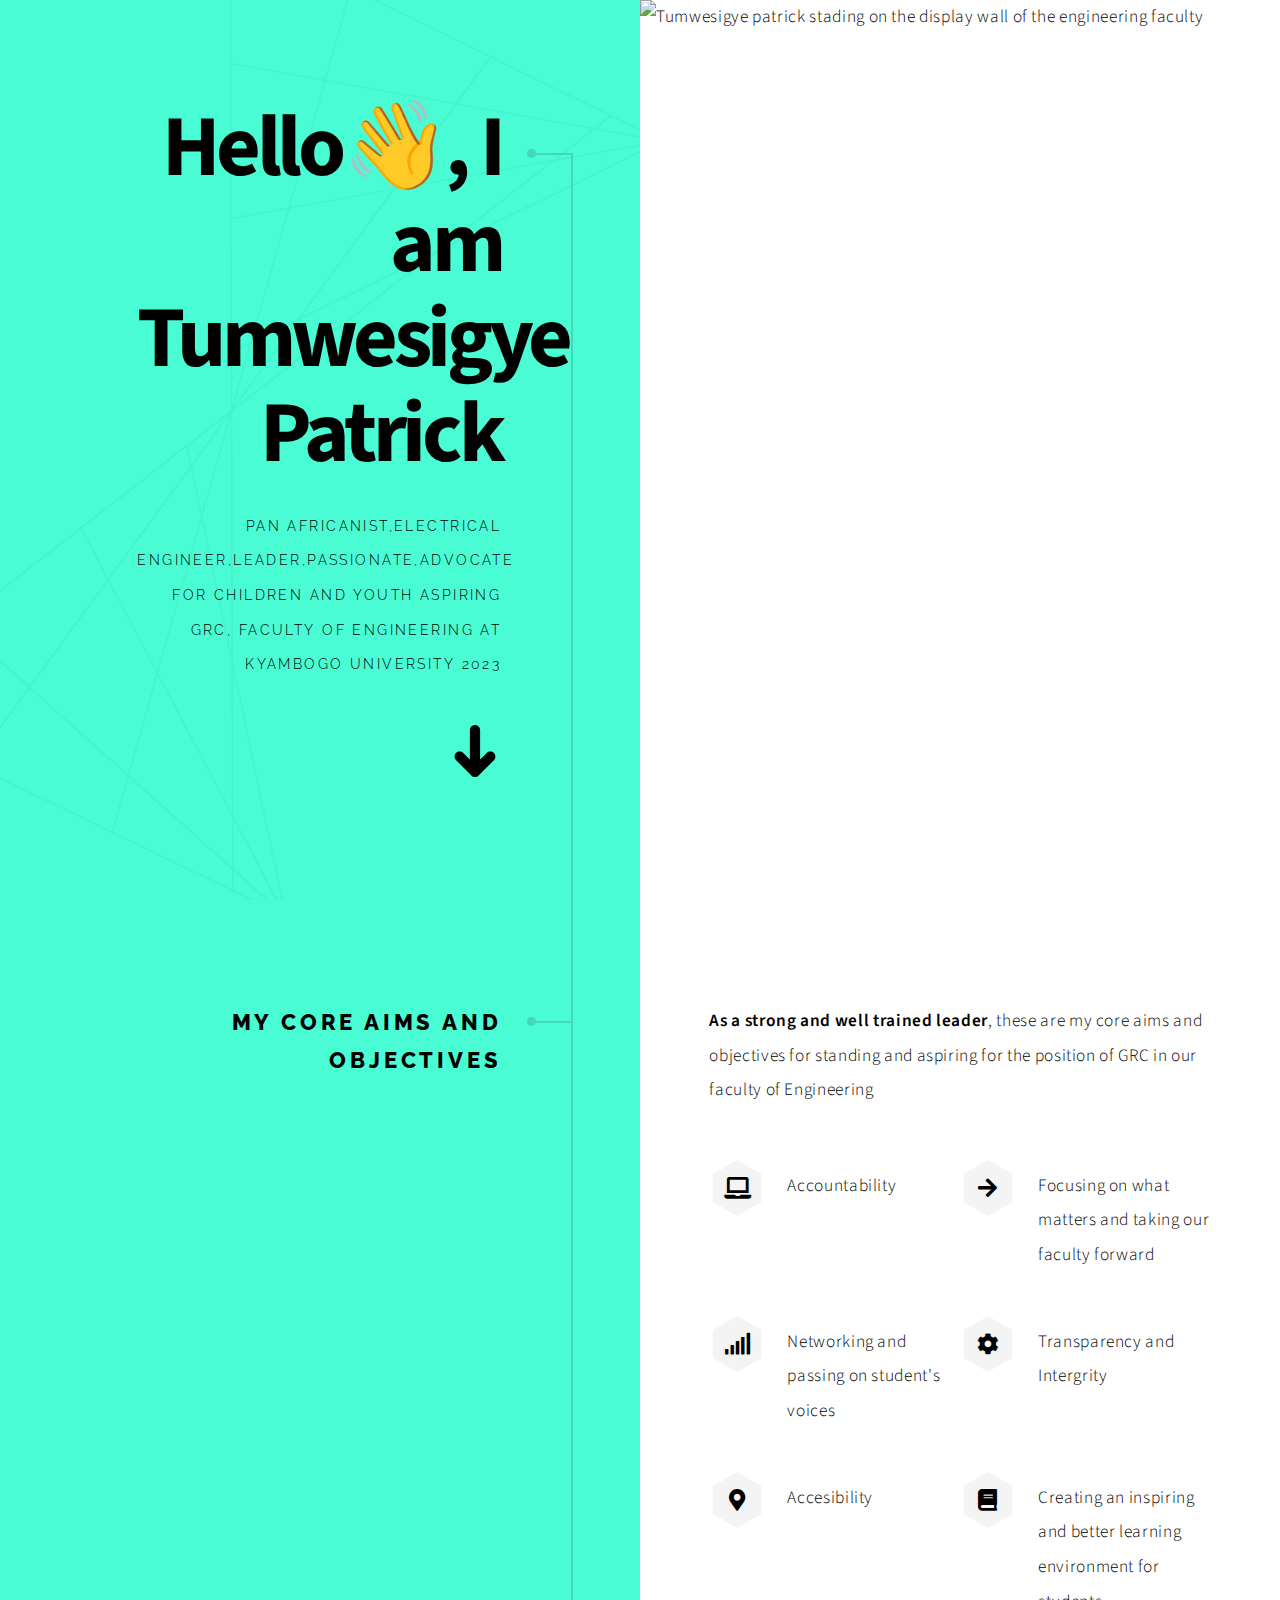
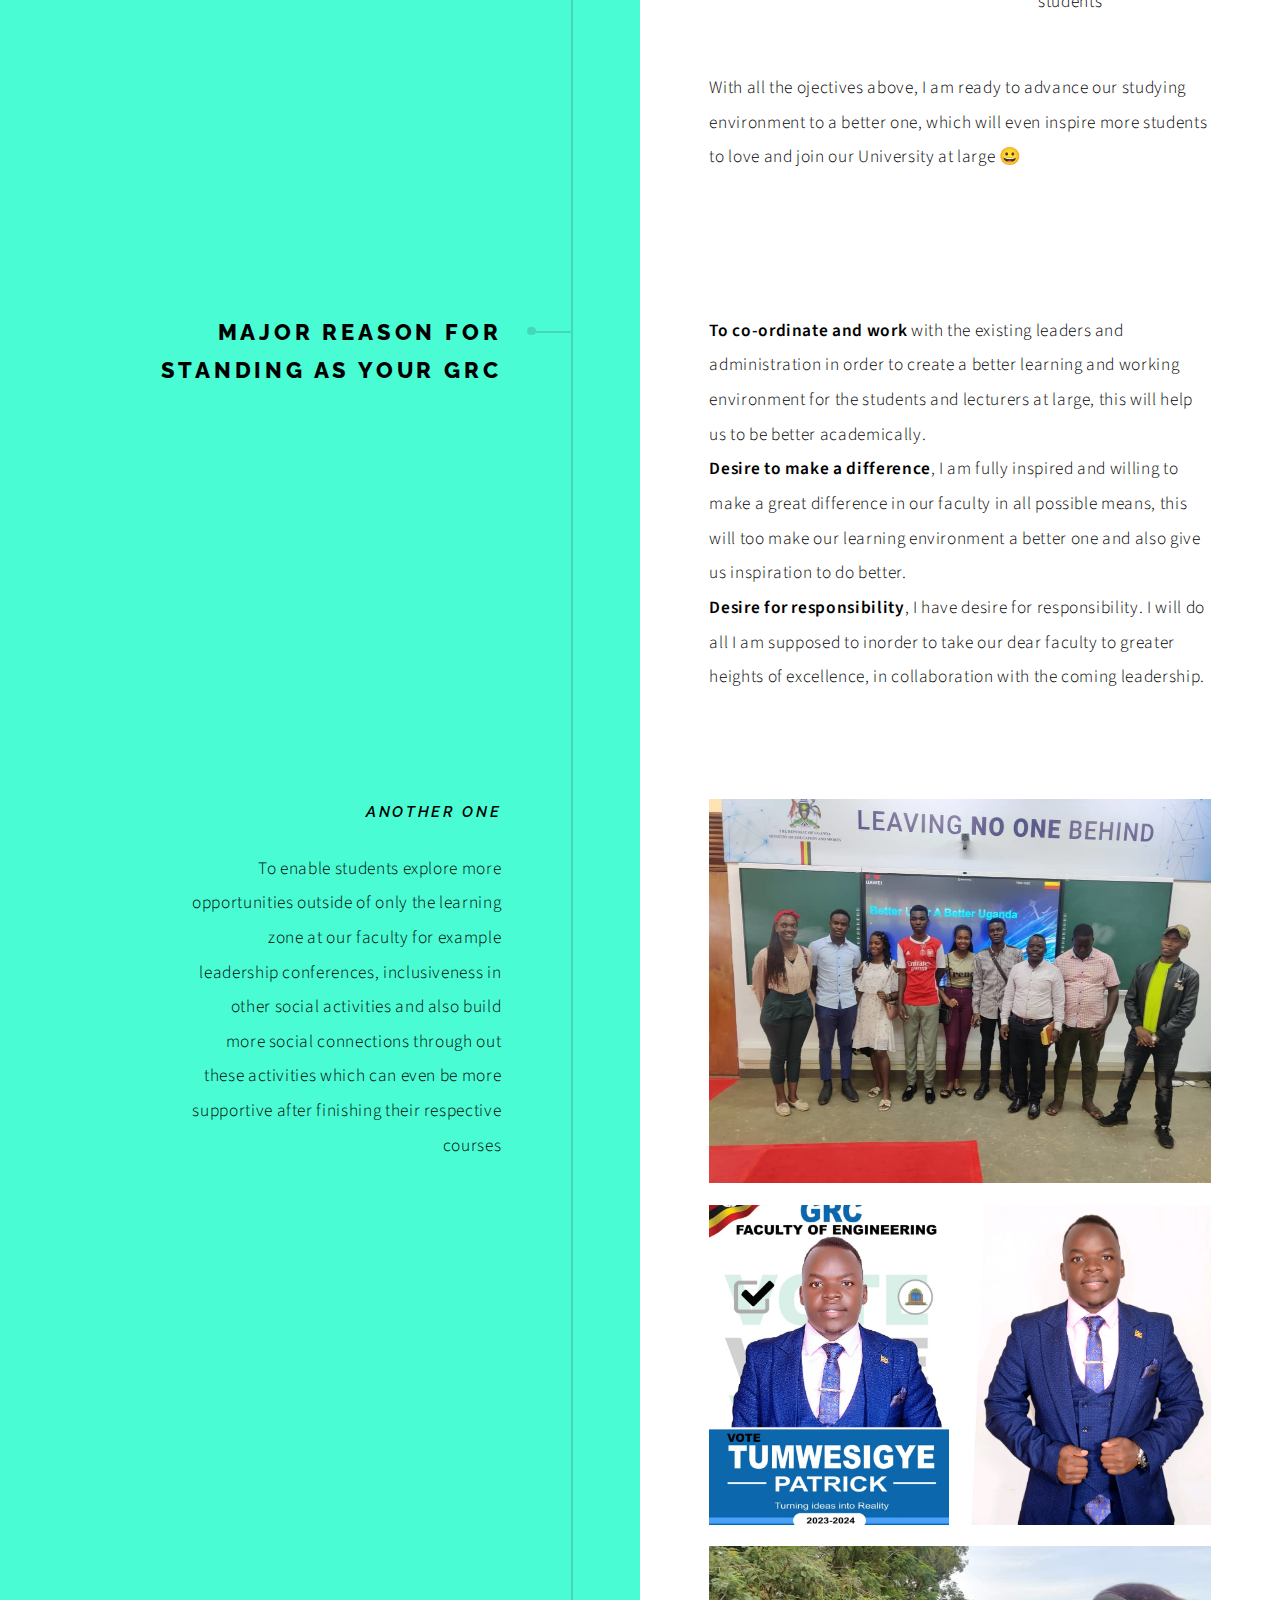
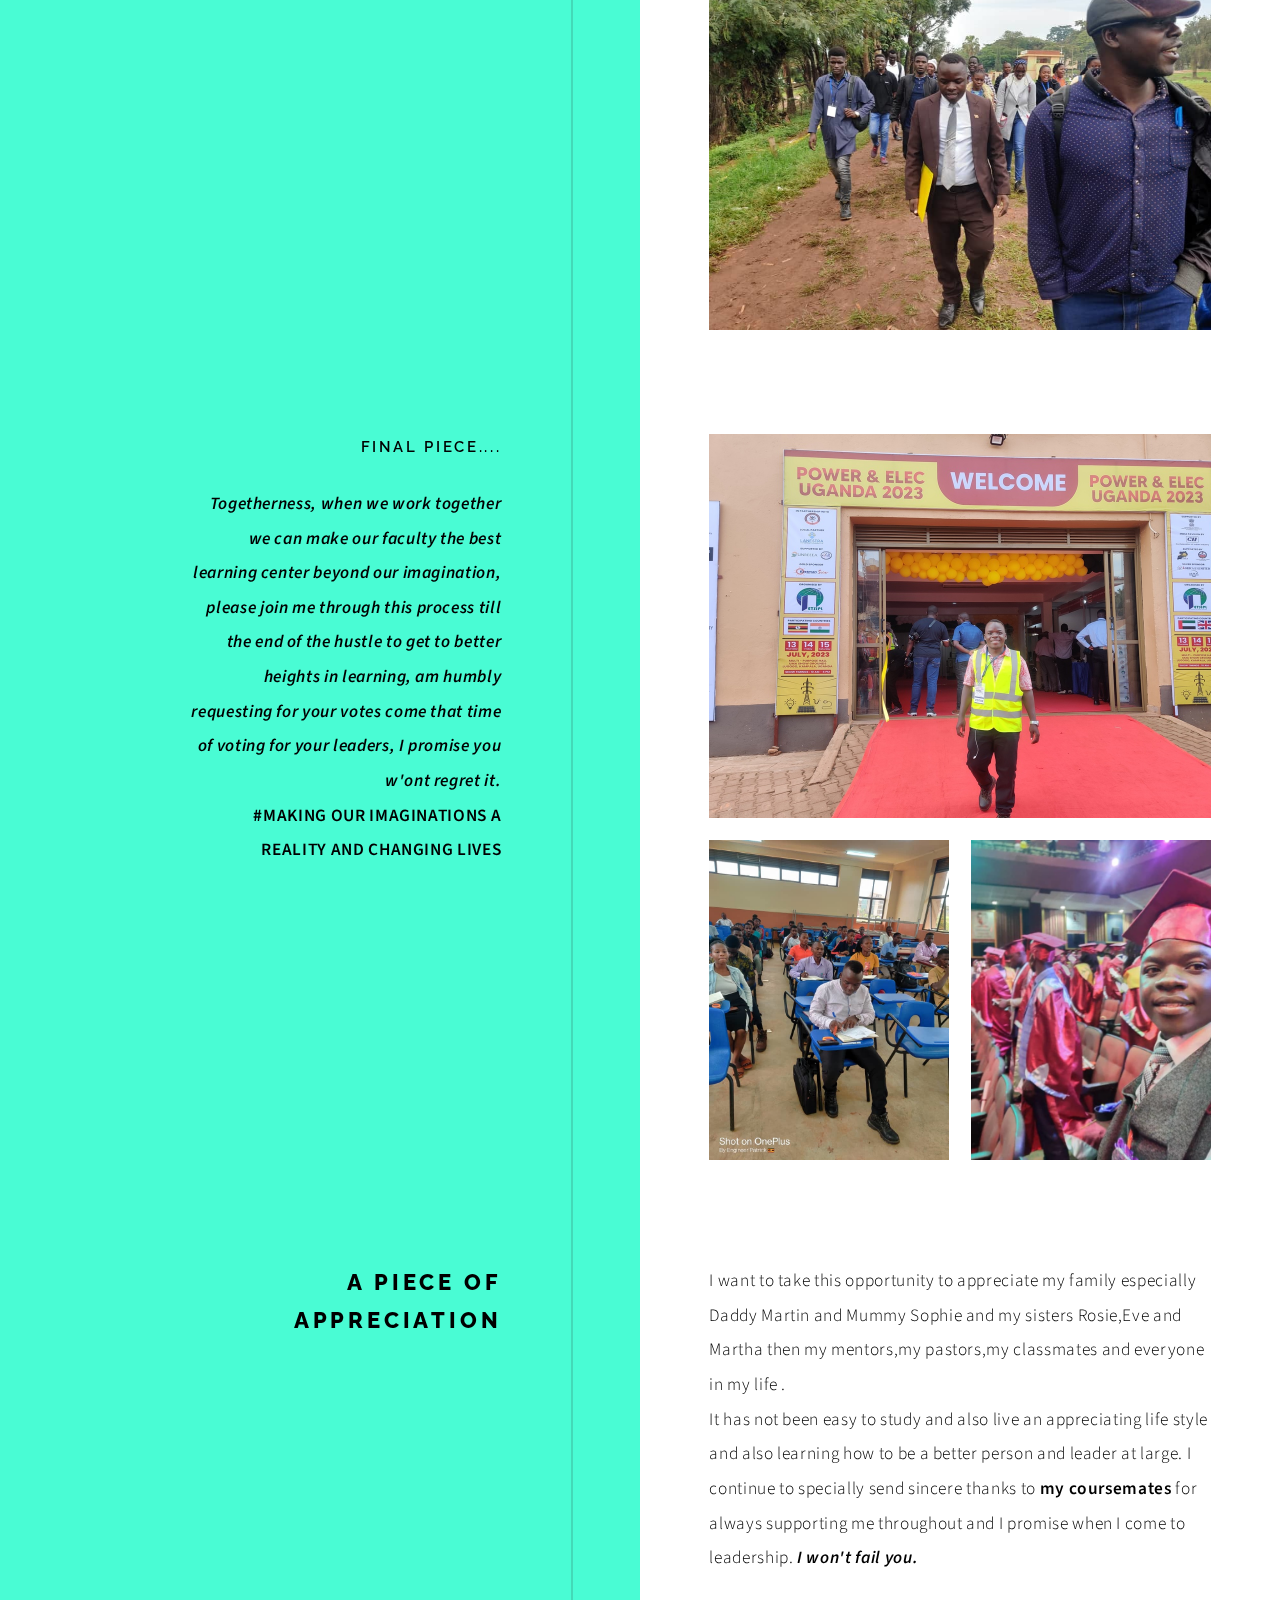
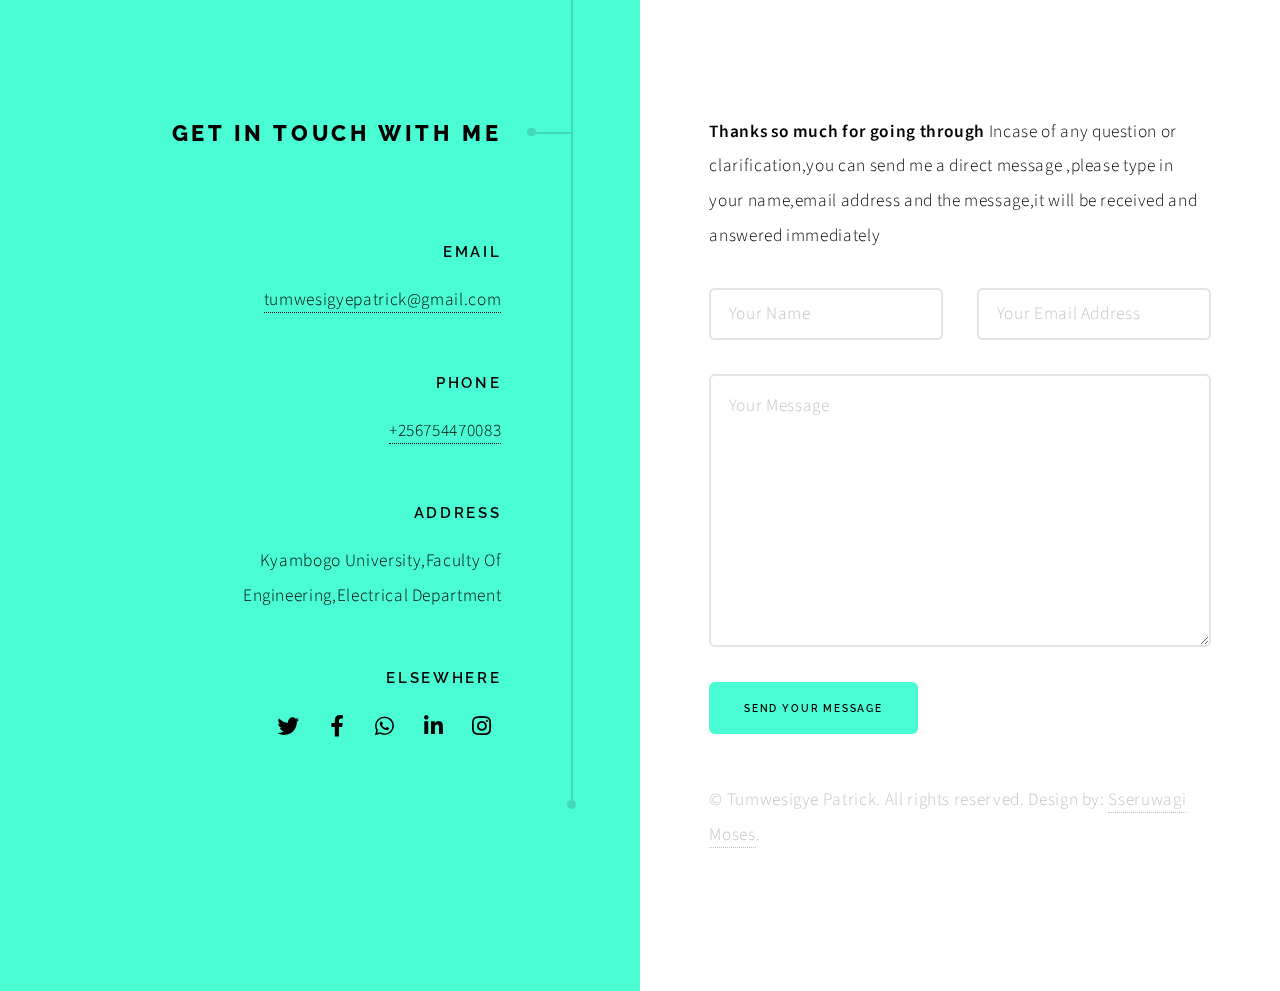
==== commit 2e15afc6: "Update index.html" ====
--- a/index.html
+++ b/index.html
@@ -21,8 +21,7 @@
 					<section class="intro">
 						<header>
 							<h1>Hello👋, I am Tumwesigye Patrick </h1>
-							<p>Pan Africanist,Electrical Engineer,Leader,Passionate and Advocate for Children and Youth</p>
-							<p>Aspiring GRC, faculty of engineering at kyambogo university 2023</p>
+							<p>Pan Africanist,Electrical Engineer,Leader,Passionate,Advocate for Children and Youth Aspiring GRC, faculty of engineering at kyambogo university 2023</p>
 							<ul class="actions">
 								<li><a href="#first" class="arrow scrolly"><span class="label">Next</span></a></li>
 							</ul>
@@ -32,7 +31,7 @@
 						</div>
 					</section>
 
-				<!-- Section -->
+				<!-- Section -- # initial display..>
 					<section id="first">
 						<header>
 							<h2>WHO AM I </h2>
@@ -129,6 +128,7 @@
 										</div>
 									</div>
 								</section>
+								
 
 							<!-- Section -->
 							
@@ -141,23 +141,18 @@
 					</header>
 					<div class="content">
 						<p>
-							I want to take this opportunity to appreciate my family especially Daddy Martin and Mummy Sophie and my sisters Rosie,Eve and Martha then my mentors,my pastros,my classmates and everyone in my life . <br>
+							I want to take this opportunity to appreciate my family especially Daddy Martin and Mummy Sophie and my sisters Rosie,Eve and Martha then my mentors,my pastors,my classmates and everyone in my life . <br>
 							It has not been easy to study and also live an appreciating life style and also learning how to be a better person and leader at large.
 							I continue to specially send sincere thanks to <strong>my coursemates</strong> for always supporting me throughout and I promise when I come to leadership. <strong><i>I won't fail you.</i></strong>
 							
 						</p>
 					</div>
 						</section>
+								</section>
 					
-
-					  
-
-				<!-- section for appreciation -->
-				 
-					
-				
-				
-				<!-- end of section of appreciation -->
+<!-- appreciation needed here...  -->
+
+<!-- 							getting in touch -->
 
 						<section>
 						<header>
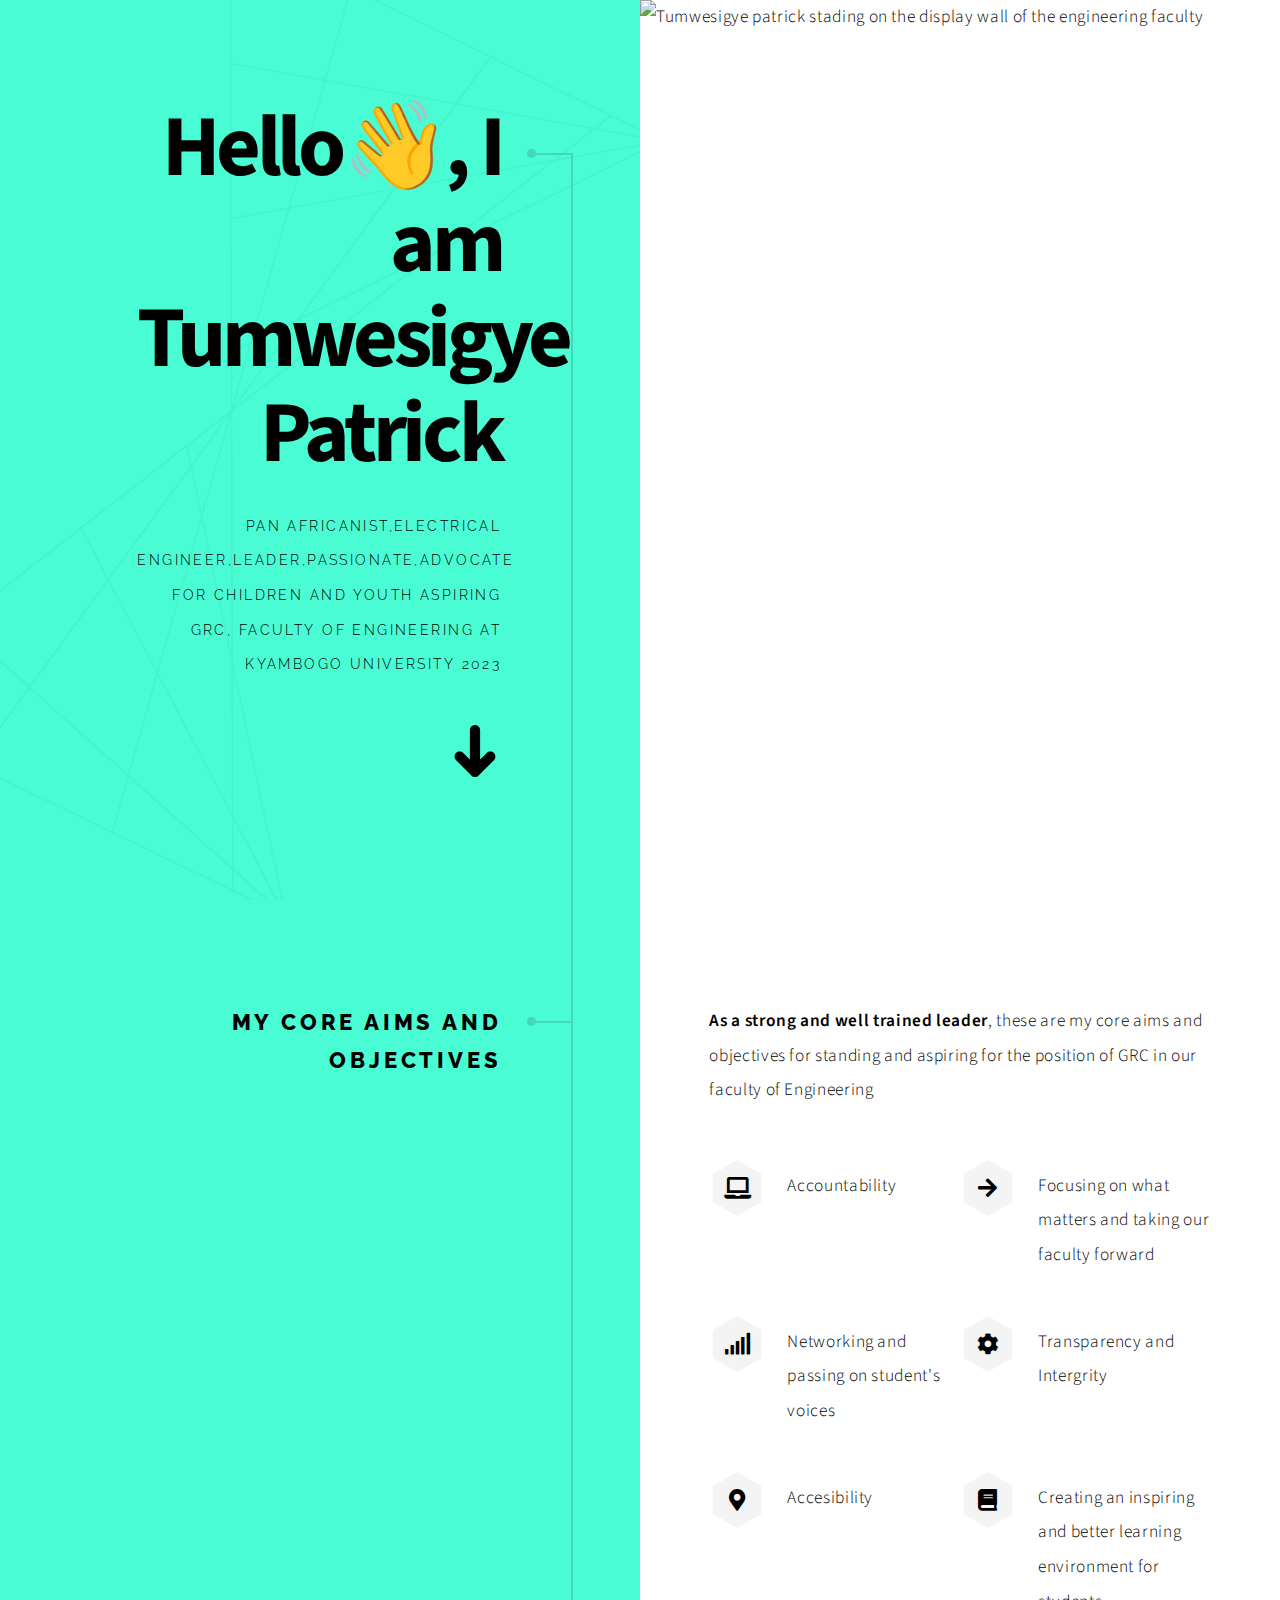
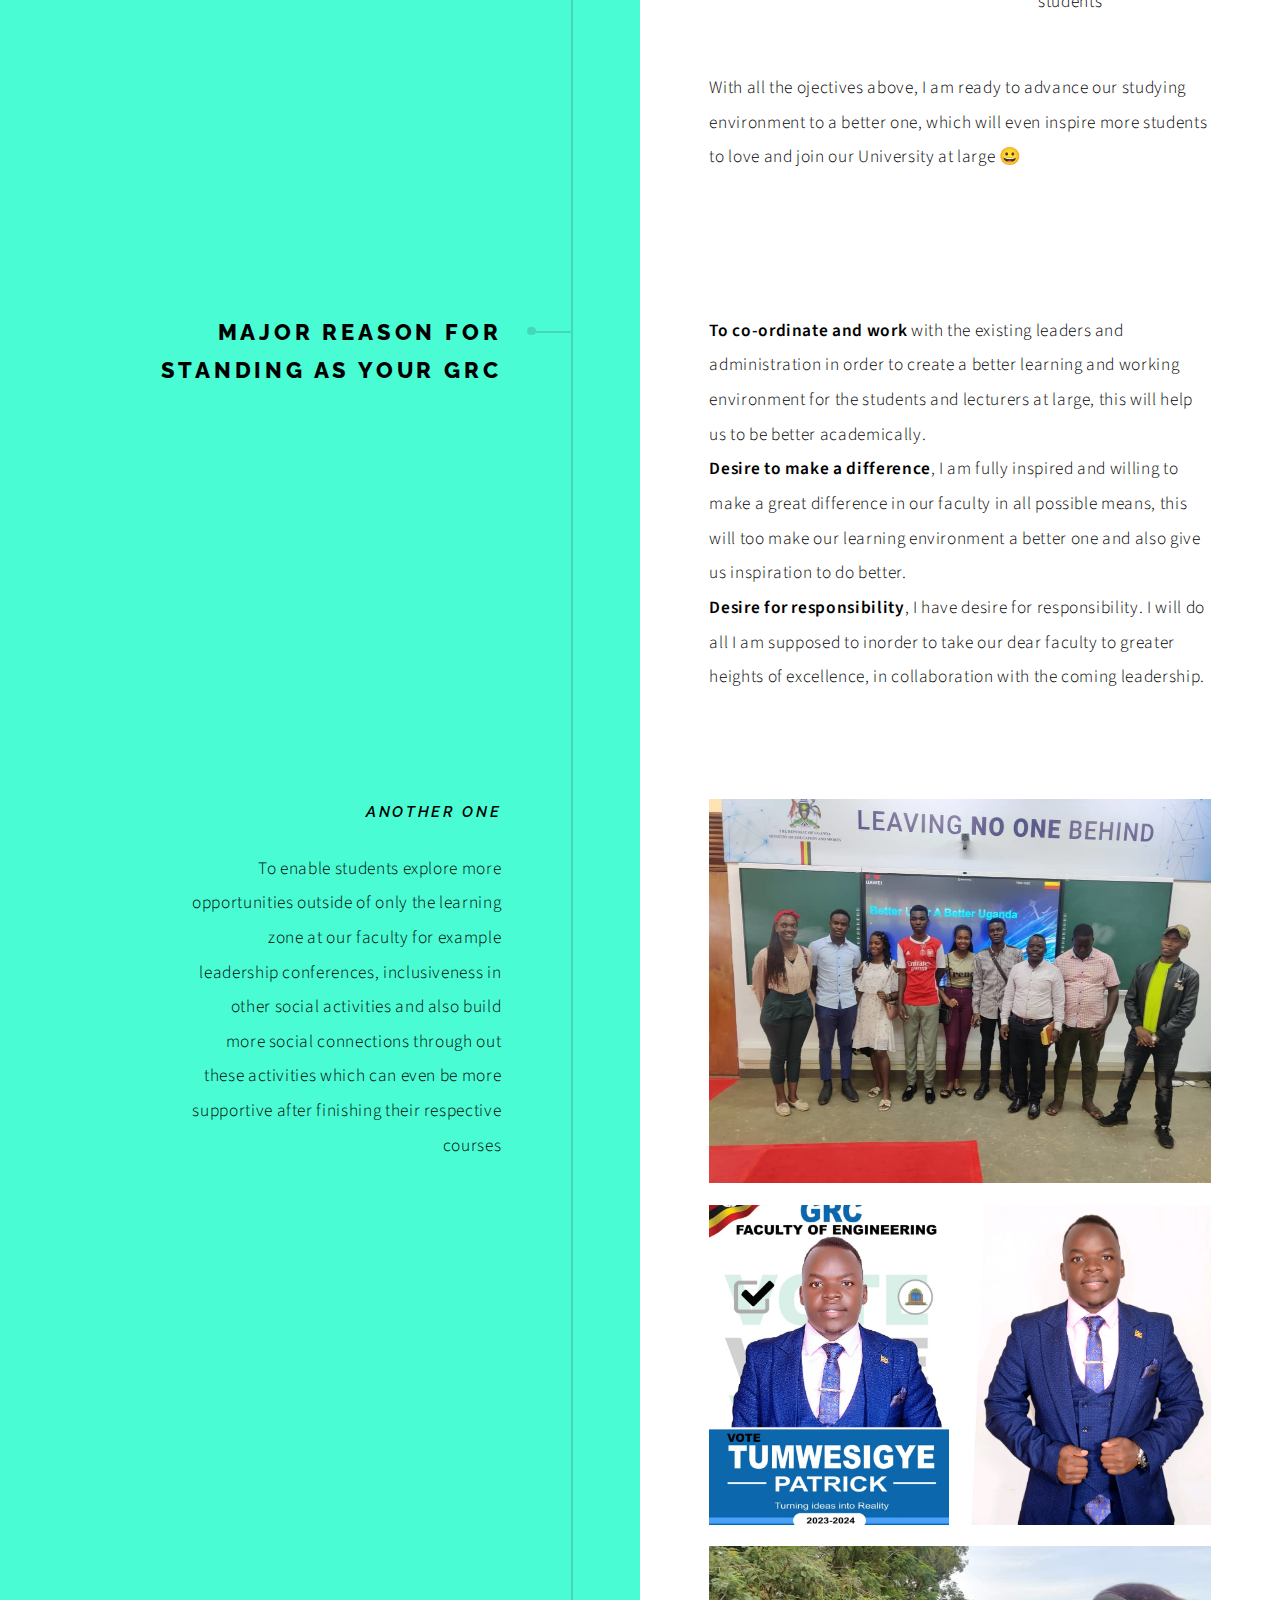
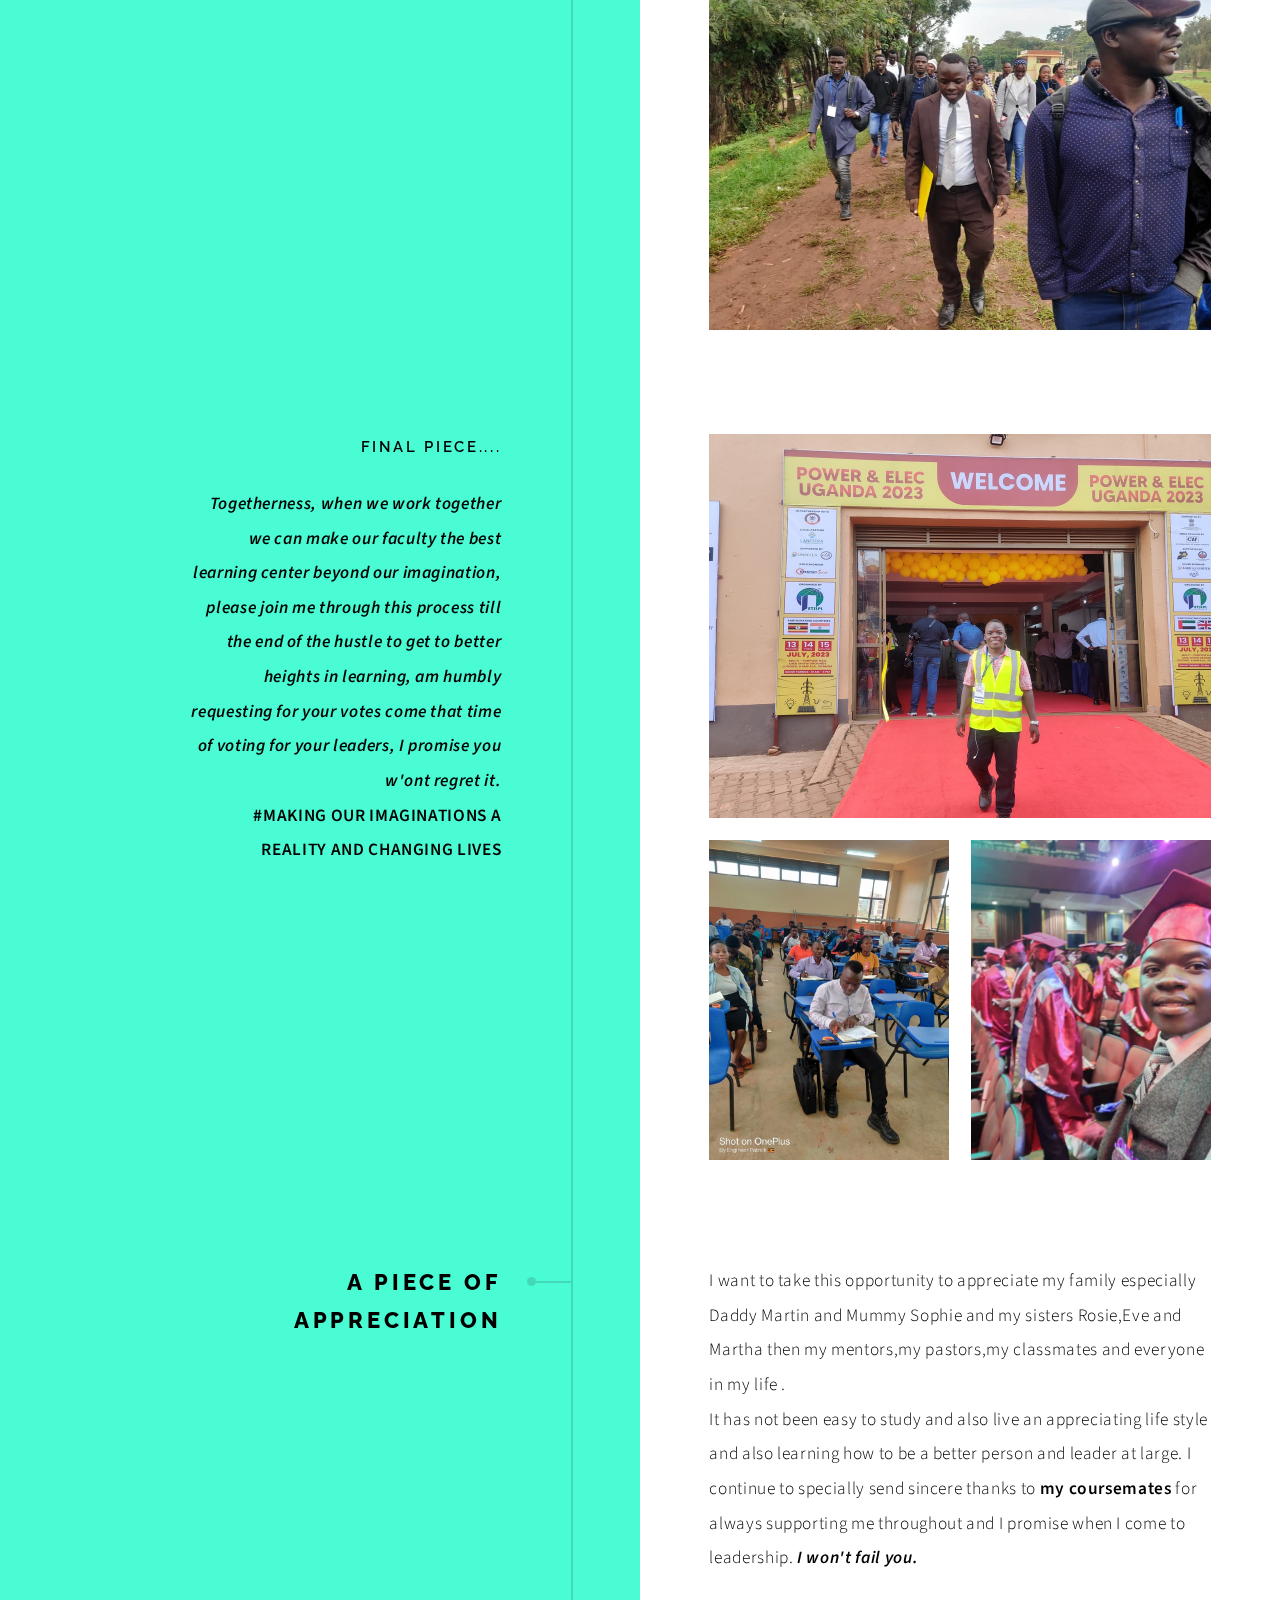
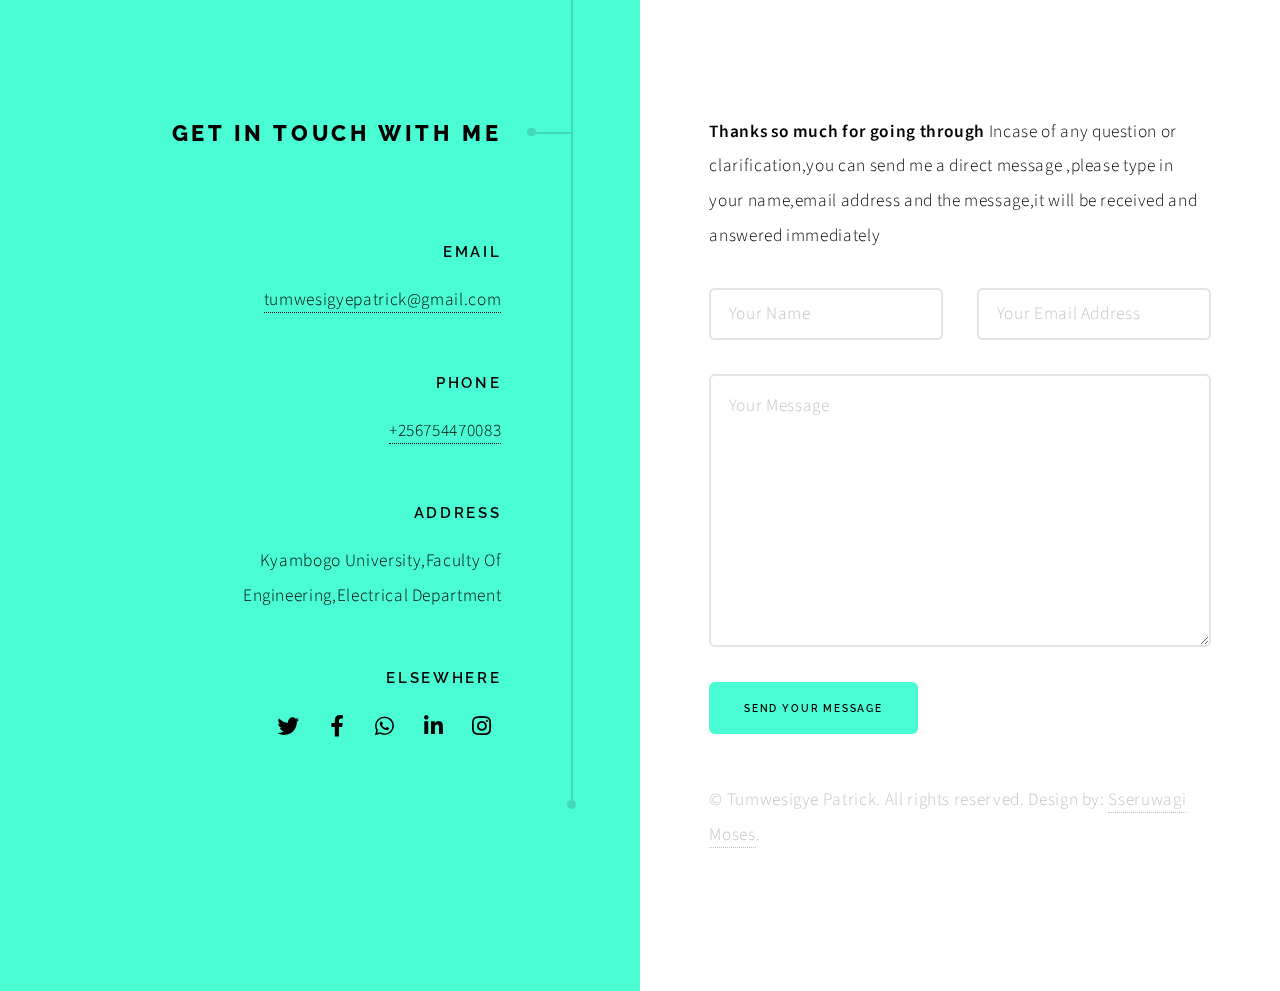
==== commit 5da51834: "Update index.html" ====
--- a/index.html
+++ b/index.html
@@ -131,6 +131,7 @@
 								
 
 							<!-- Section -->
+							</section>
 							
 						
 				<!-- Section -->
@@ -147,7 +148,7 @@
 							
 						</p>
 					</div>
-						</section>
+						
 								</section>
 					
 <!-- appreciation needed here...  -->
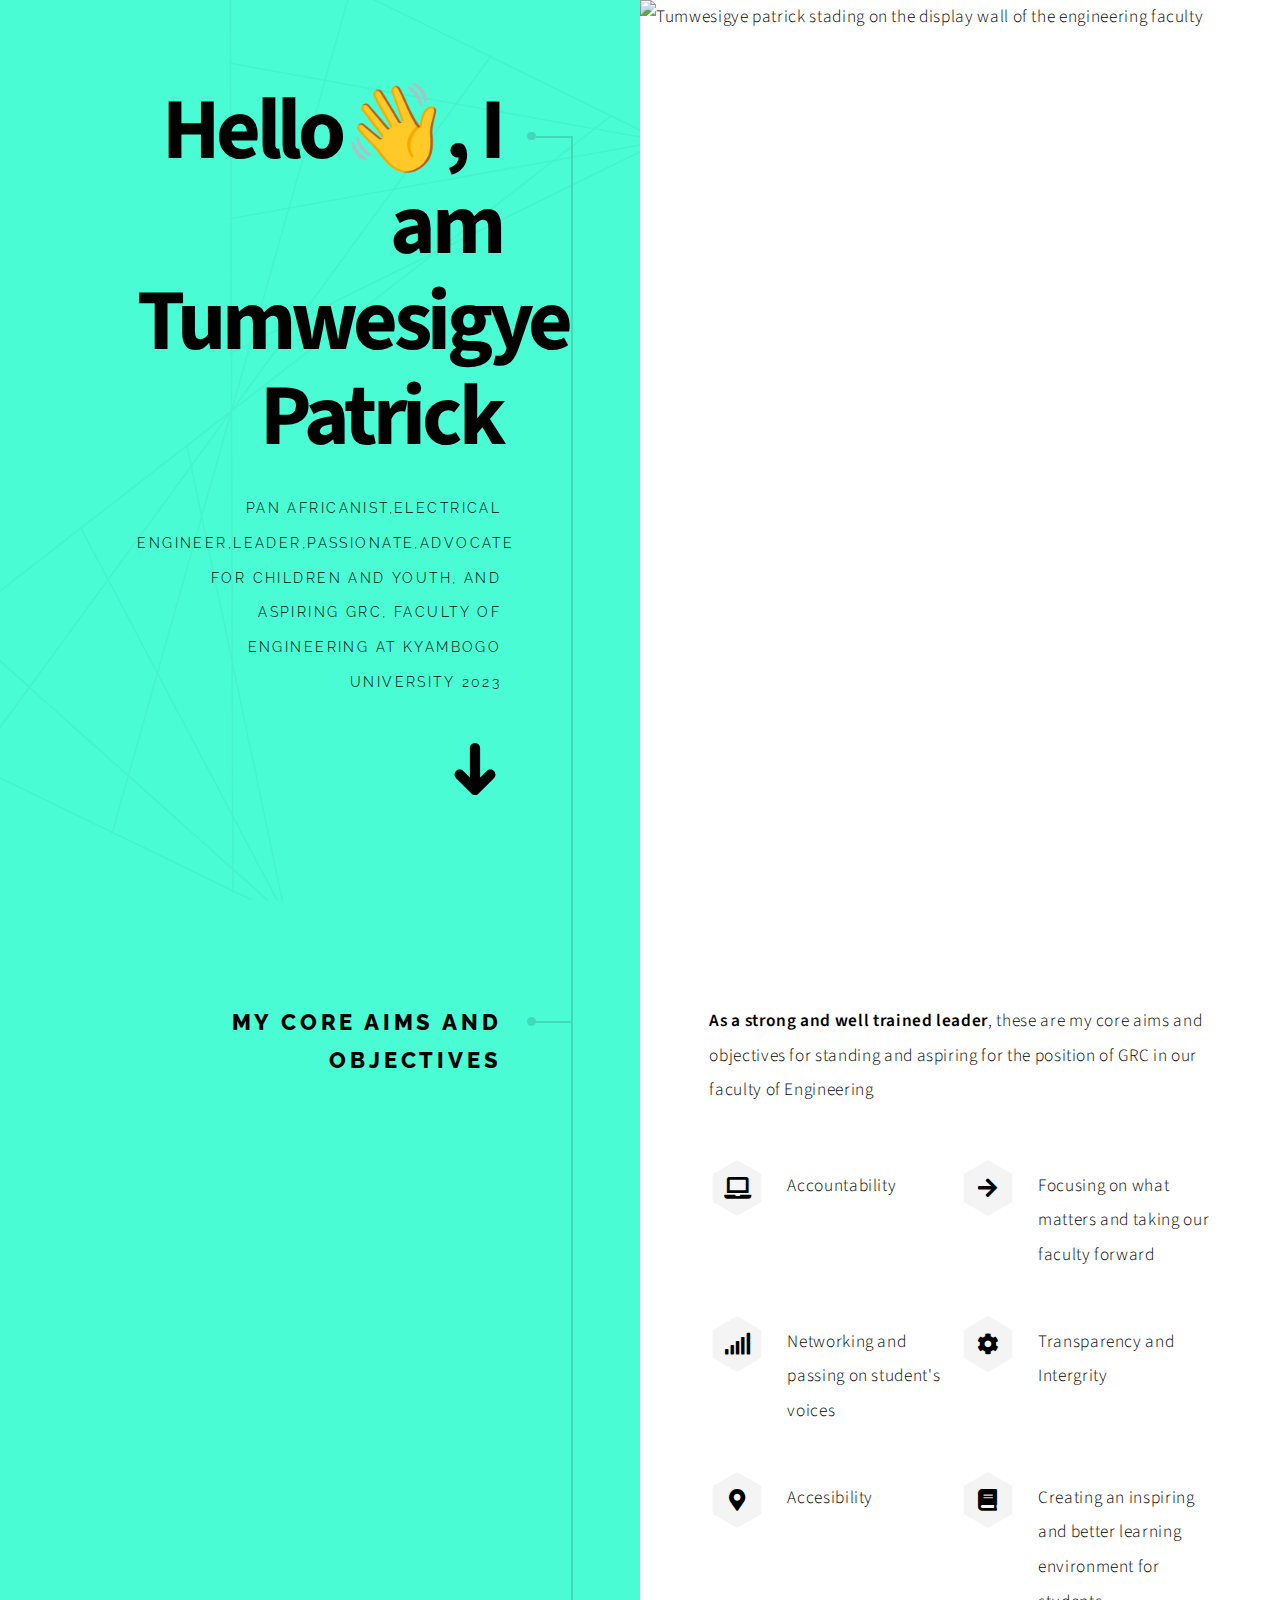
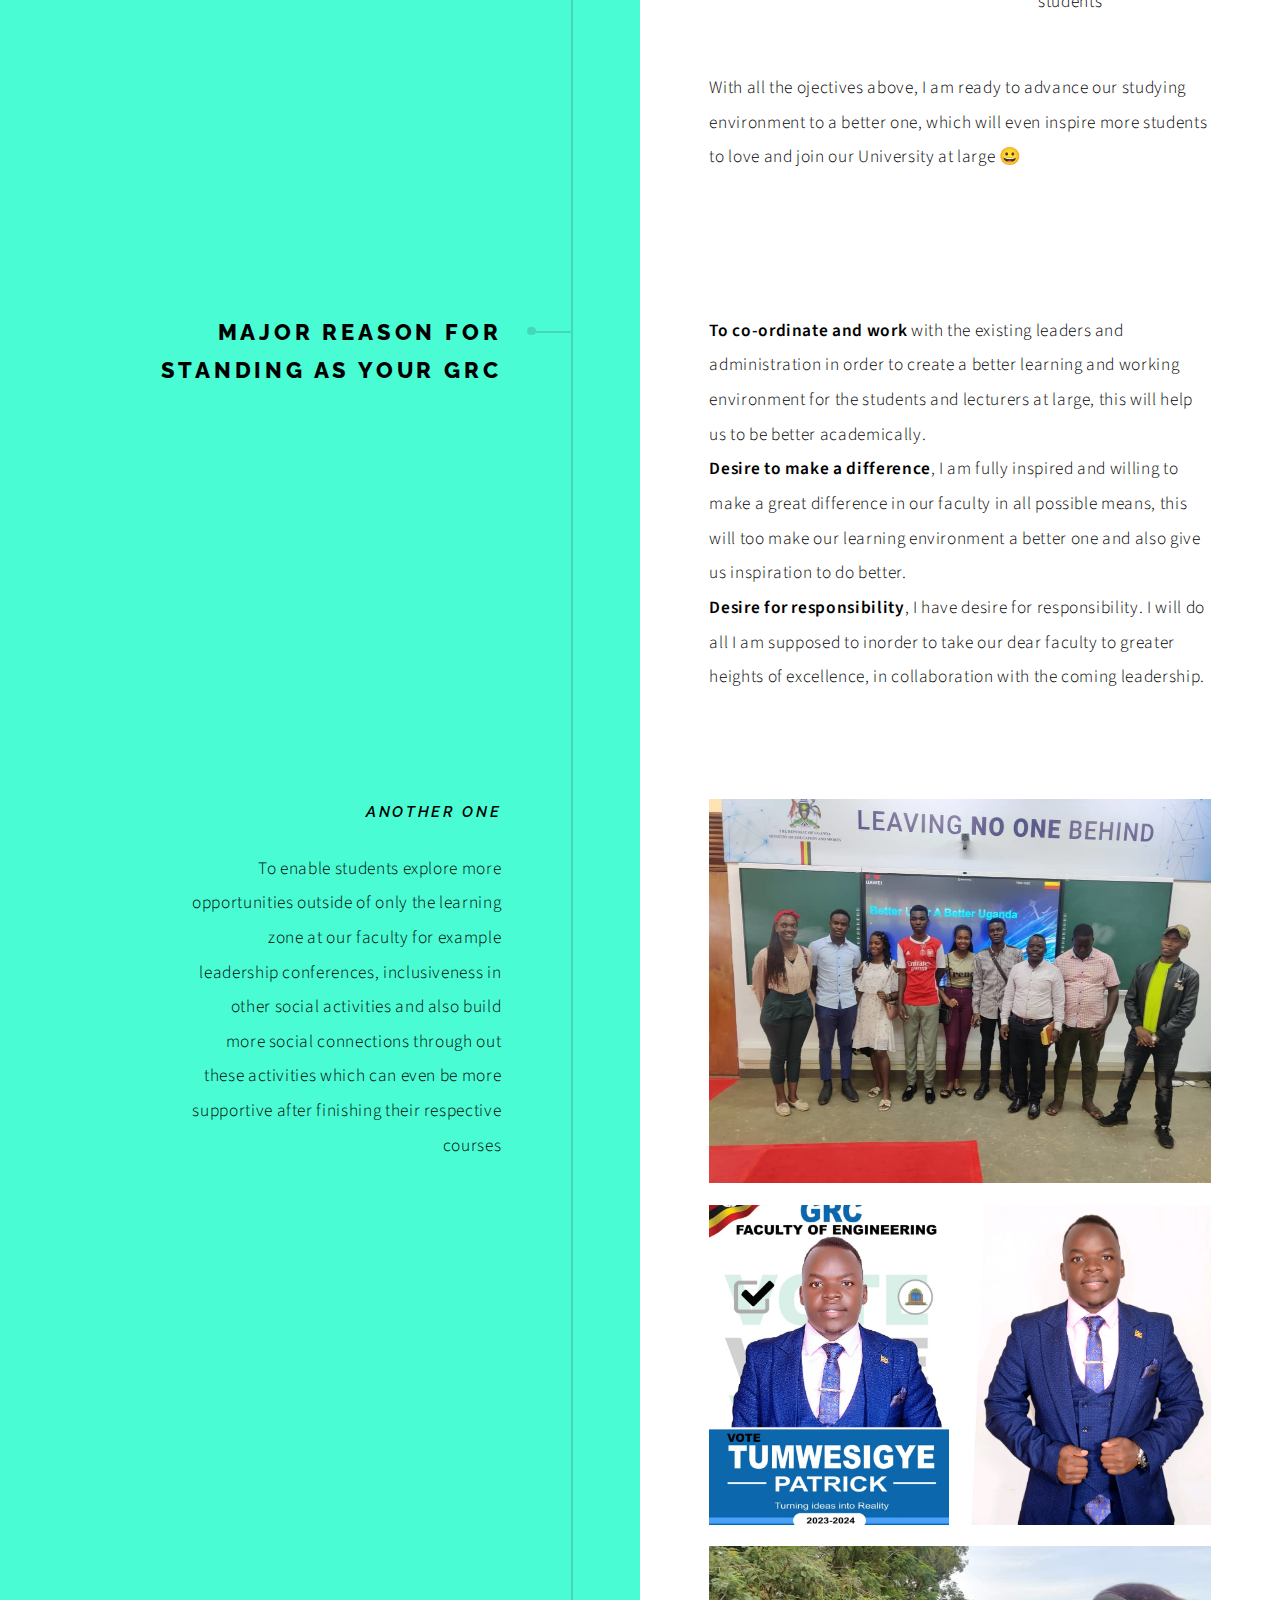
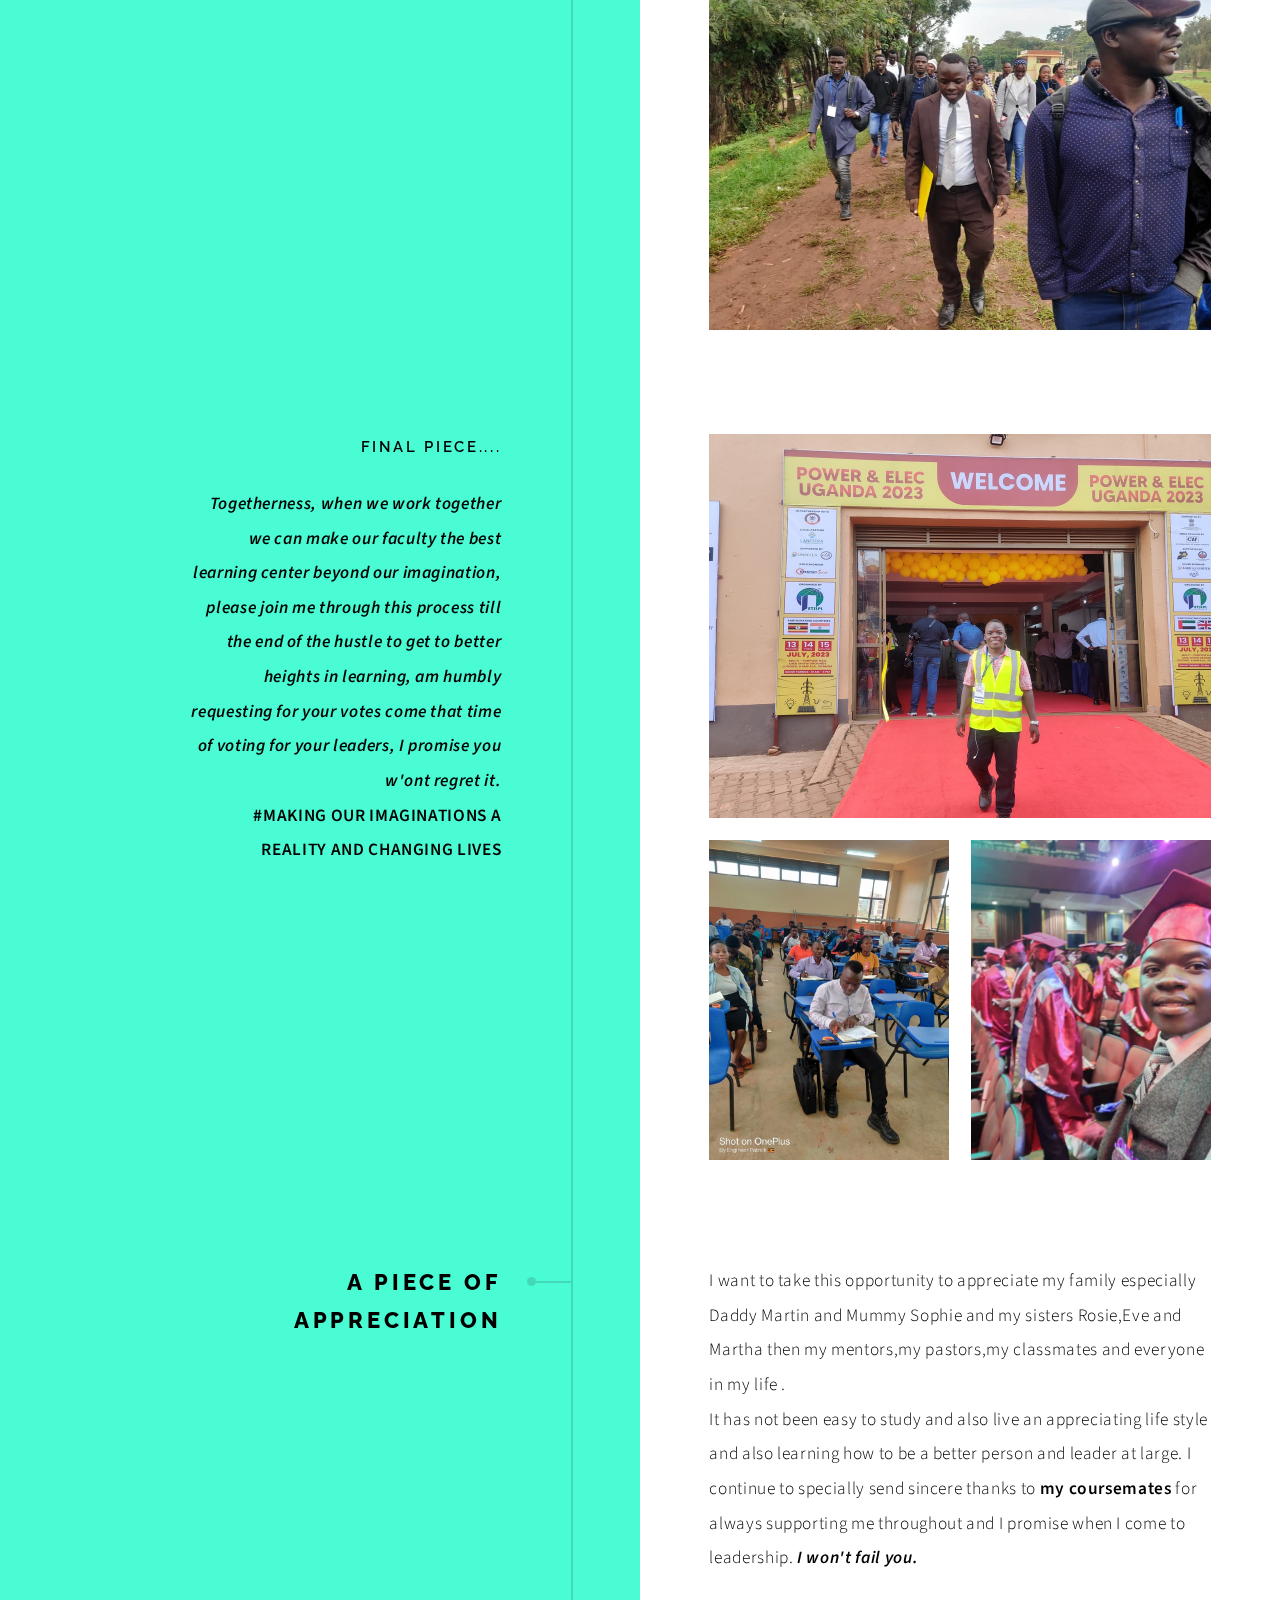
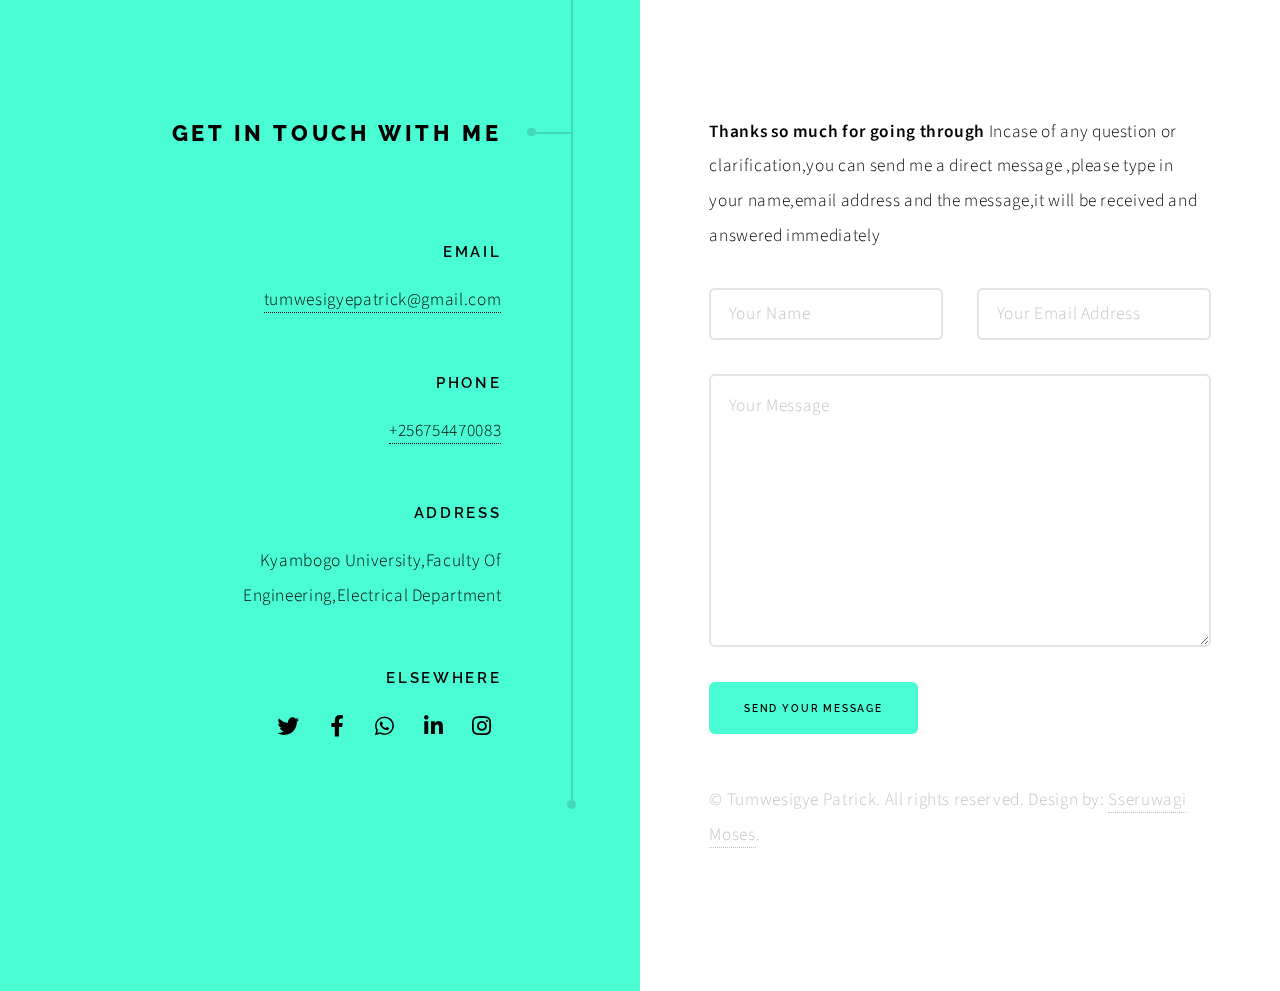
==== commit c33c597d: "Update index.html" ====
--- a/index.html
+++ b/index.html
@@ -21,7 +21,7 @@
 					<section class="intro">
 						<header>
 							<h1>Hello👋, I am Tumwesigye Patrick </h1>
-							<p>Pan Africanist,Electrical Engineer,Leader,Passionate,Advocate for Children and Youth Aspiring GRC, faculty of engineering at kyambogo university 2023</p>
+							<p>Pan Africanist,Electrical Engineer,Leader,Passionate,Advocate for Children and Youth, and  Aspiring GRC, Faculty Of engineering at kyambogo university 2023</p>
 							<ul class="actions">
 								<li><a href="#first" class="arrow scrolly"><span class="label">Next</span></a></li>
 							</ul>
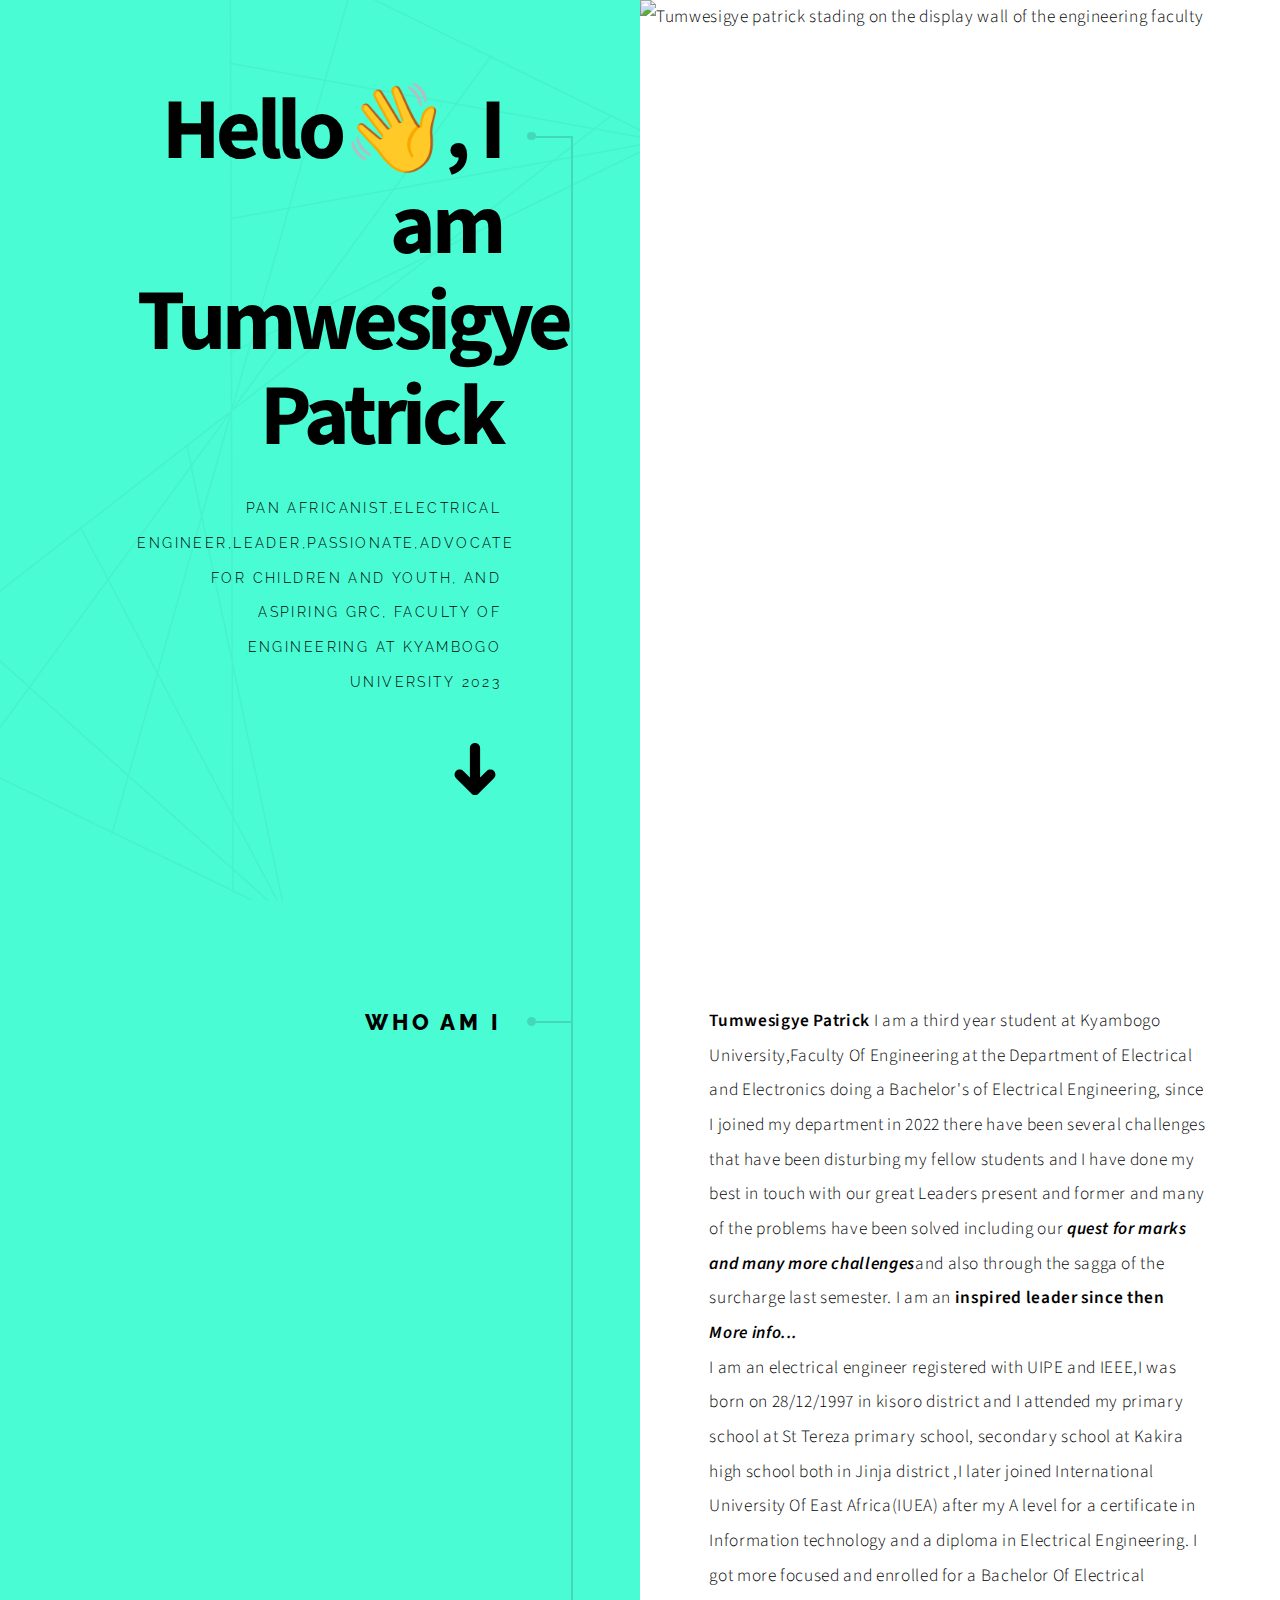
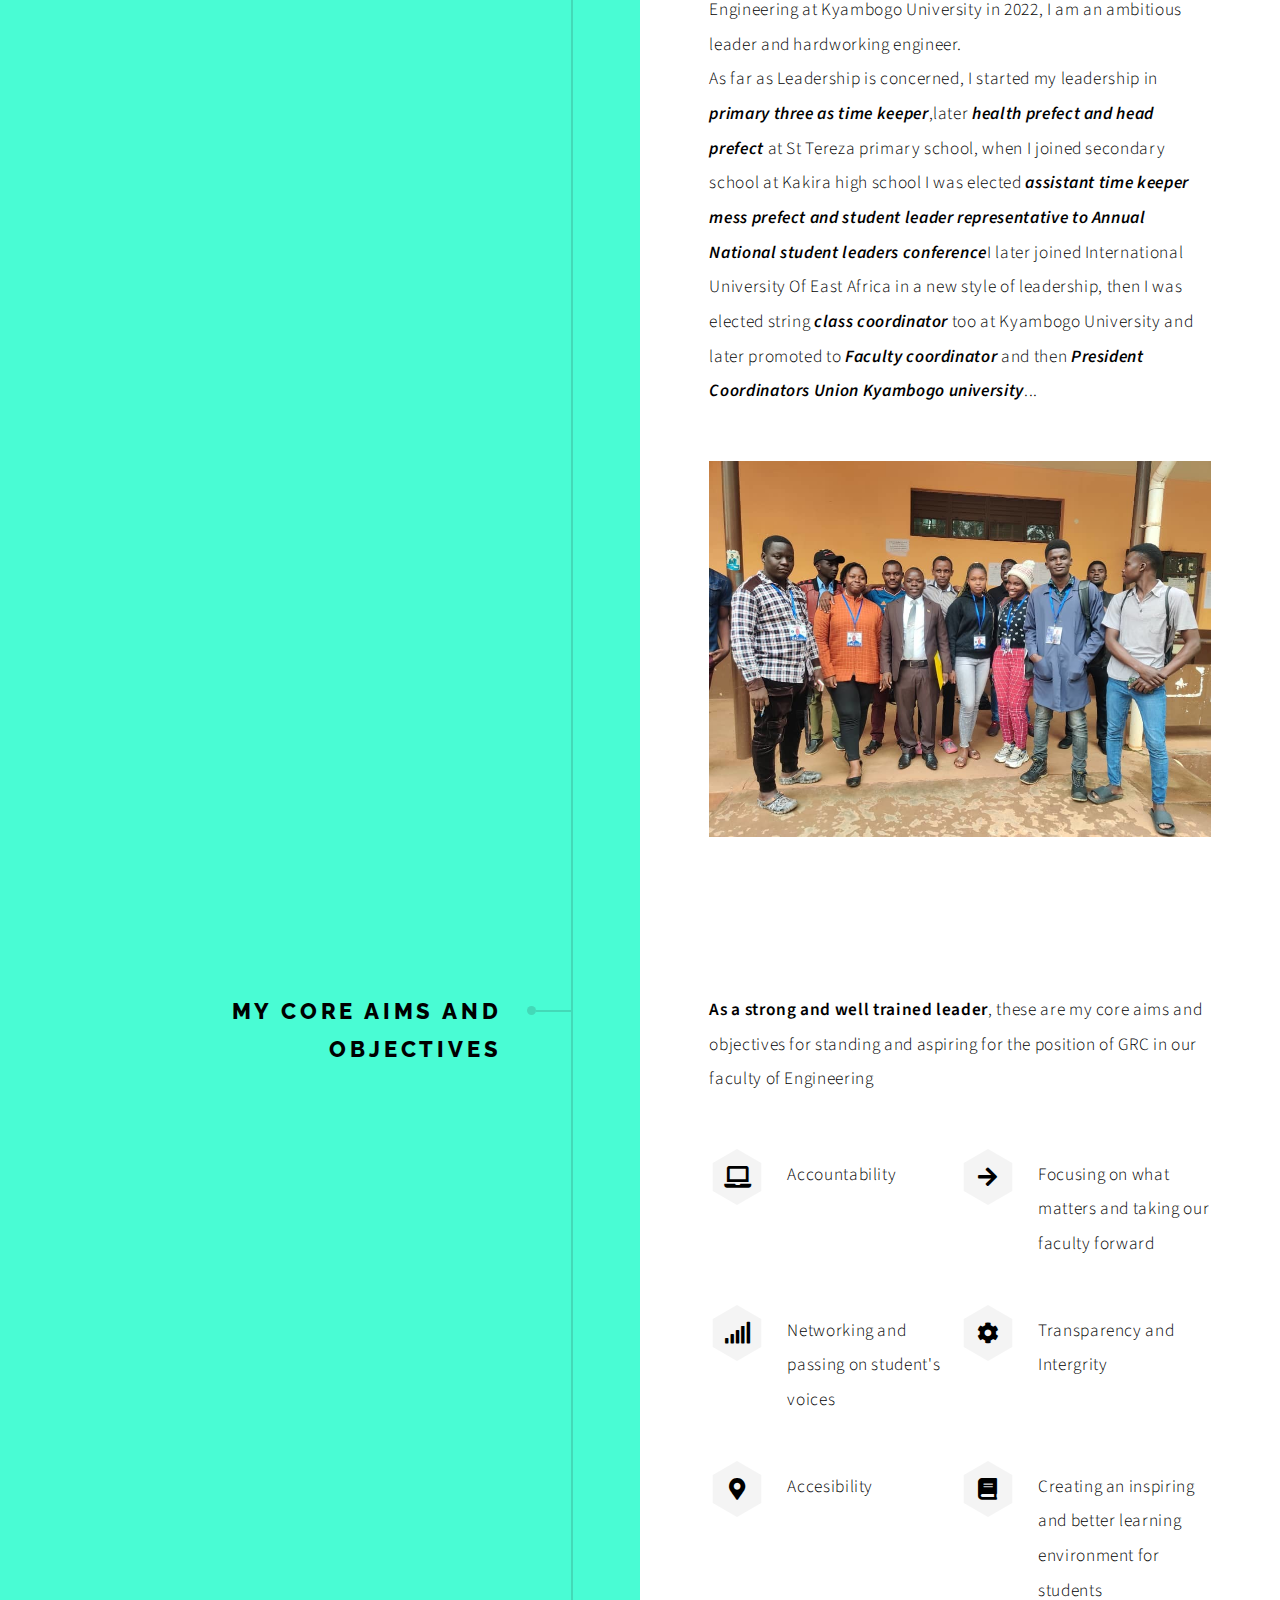
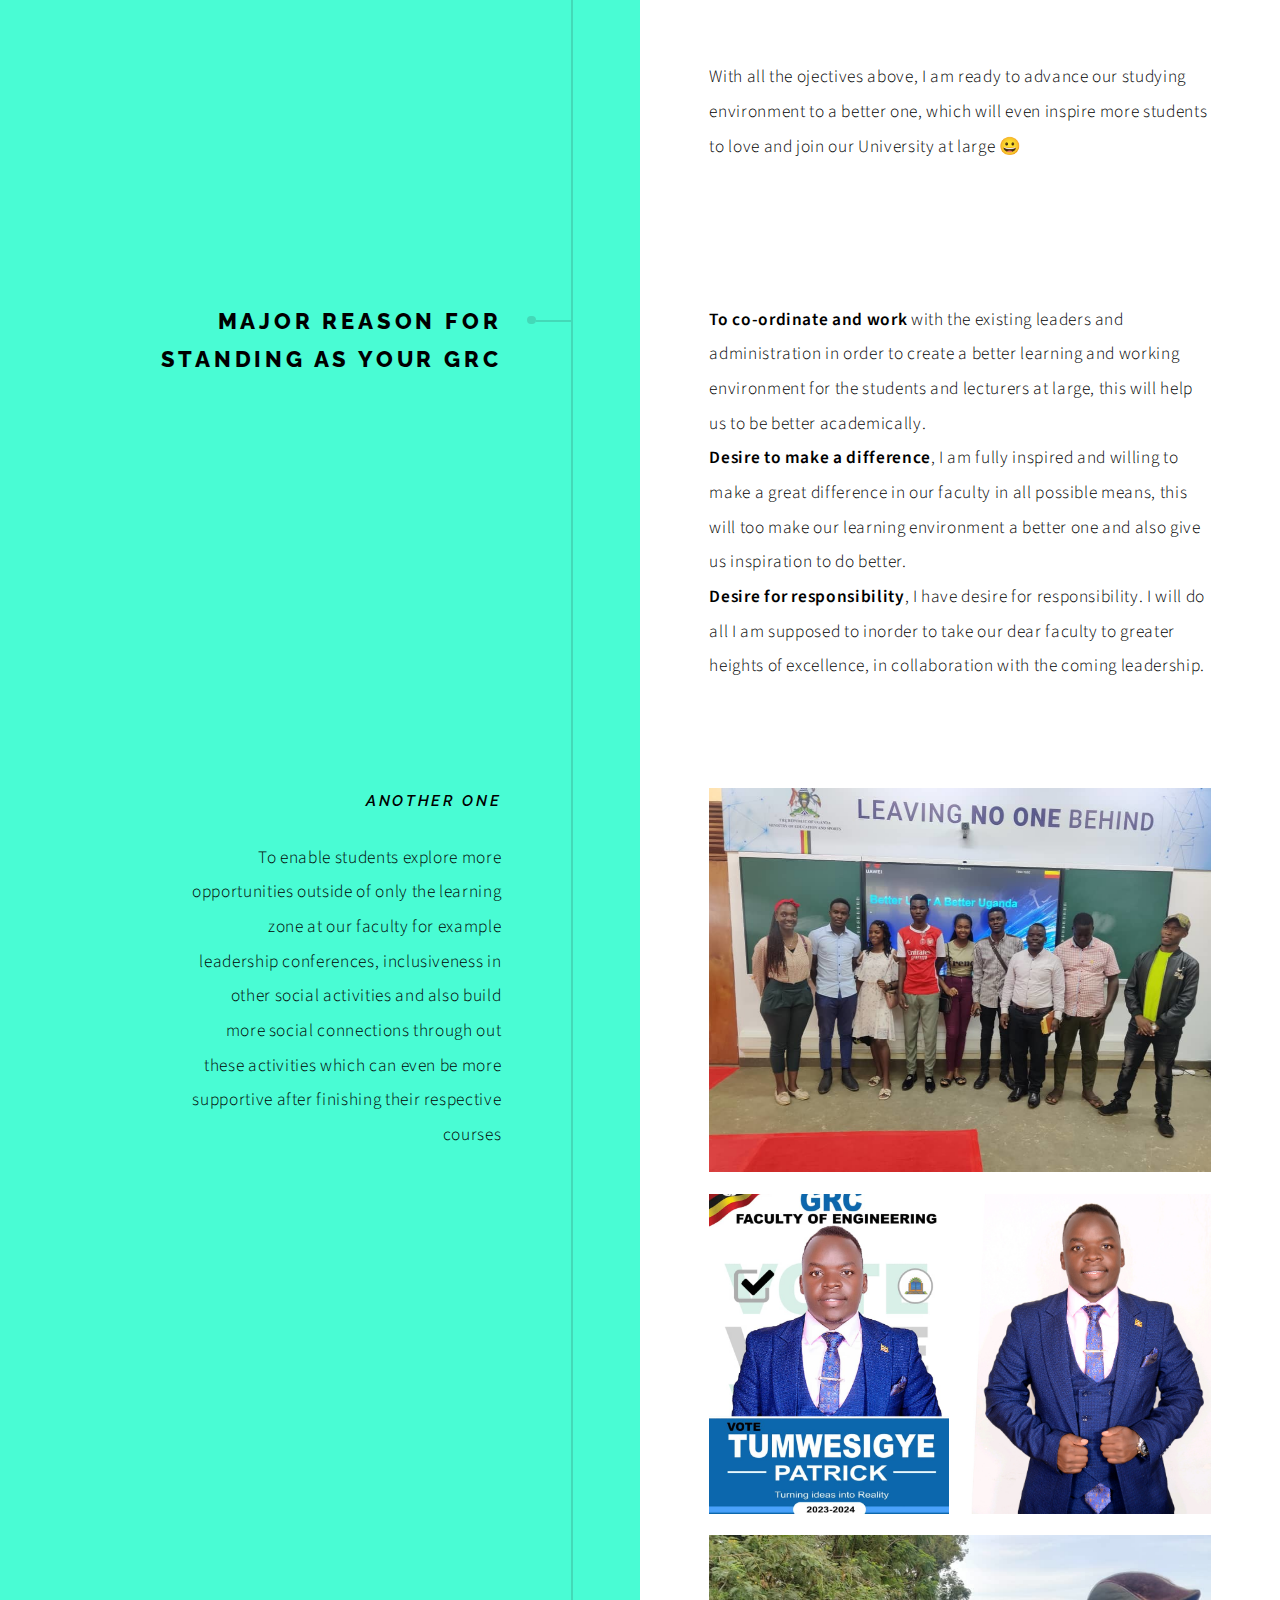
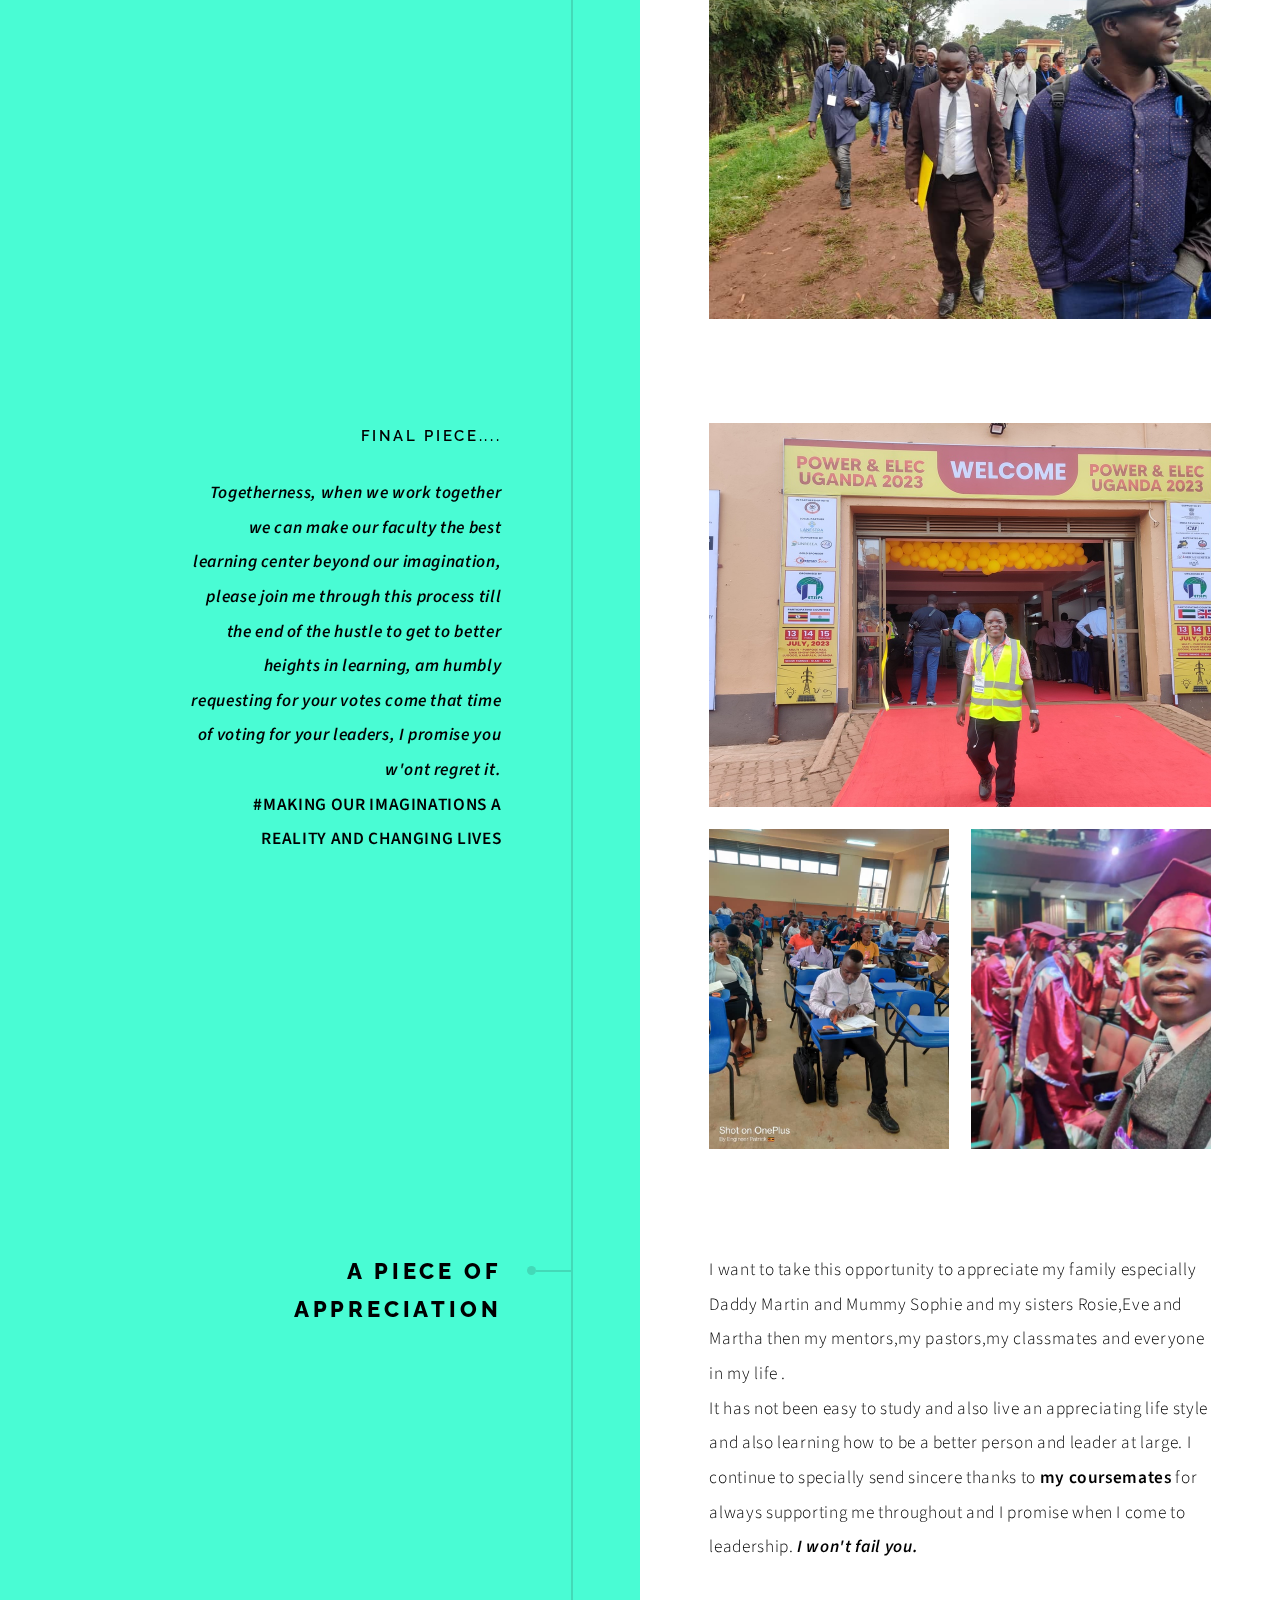
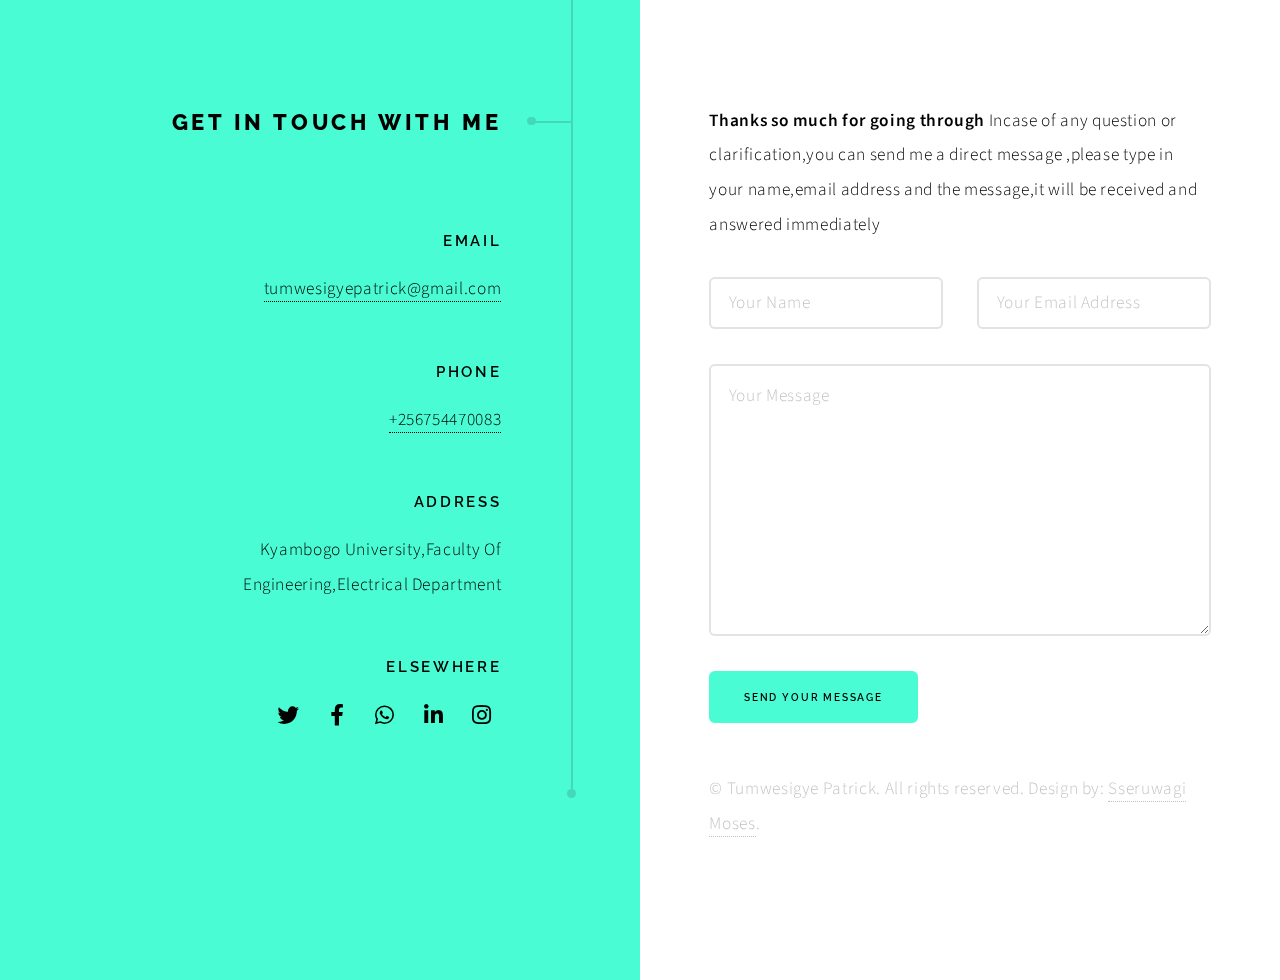
==== commit c6184d35: "Update index.html" ====
--- a/index.html
+++ b/index.html
@@ -31,7 +31,7 @@
 						</div>
 					</section>
 
-				<!-- Section -- # initial display..>
+				
 					<section id="first">
 						<header>
 							<h2>WHO AM I </h2>
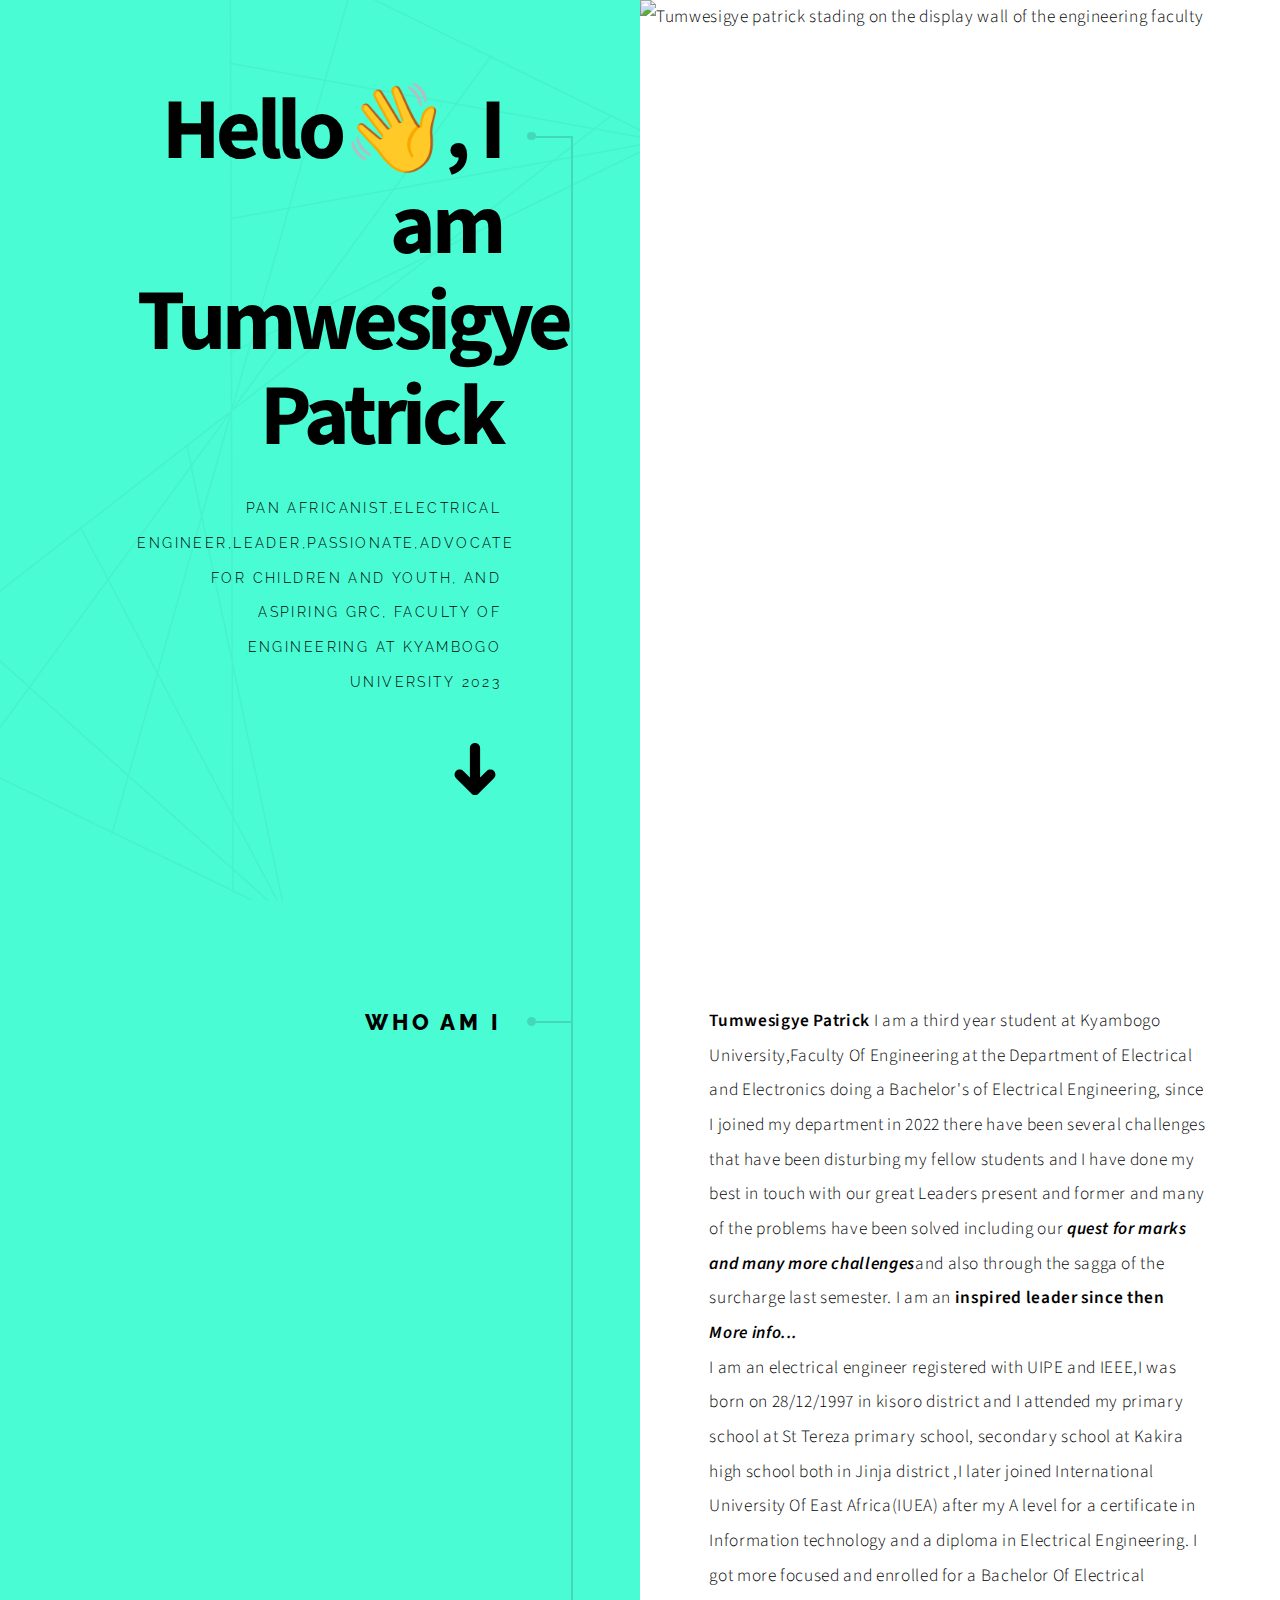
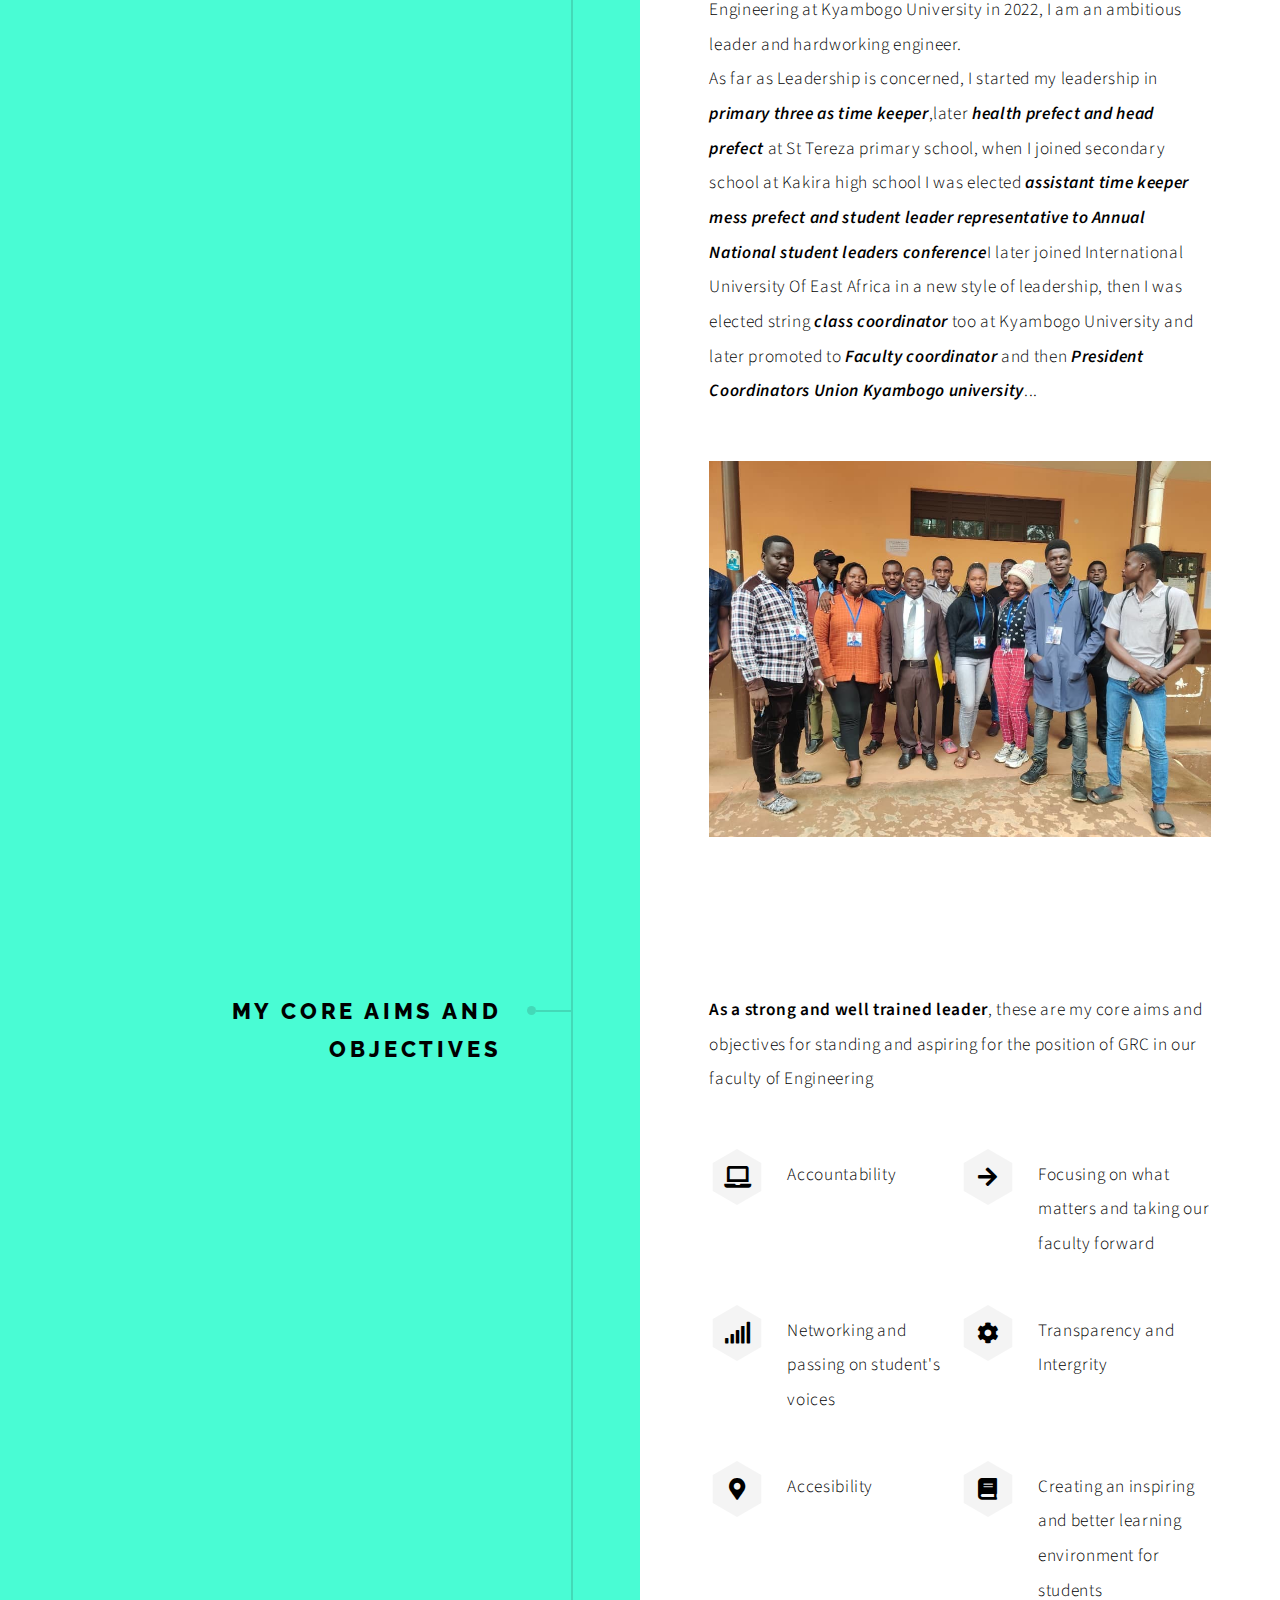
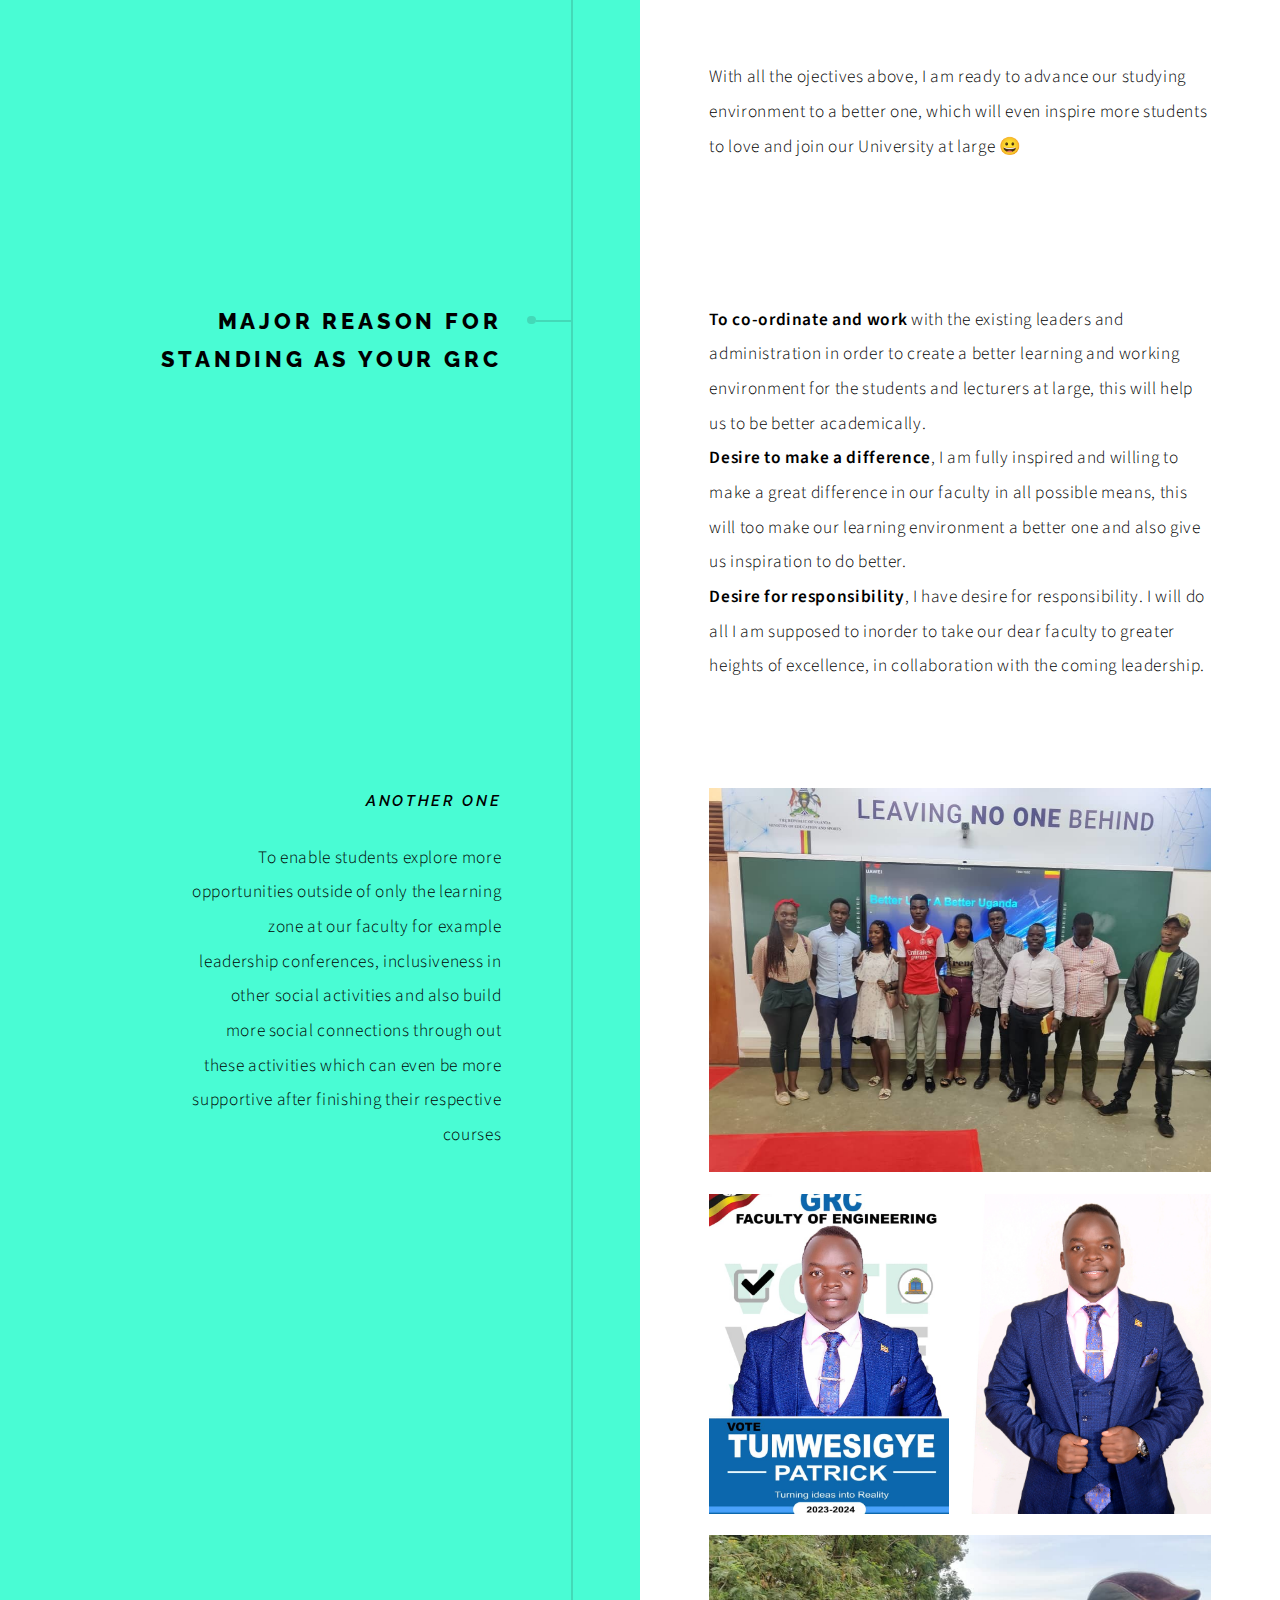
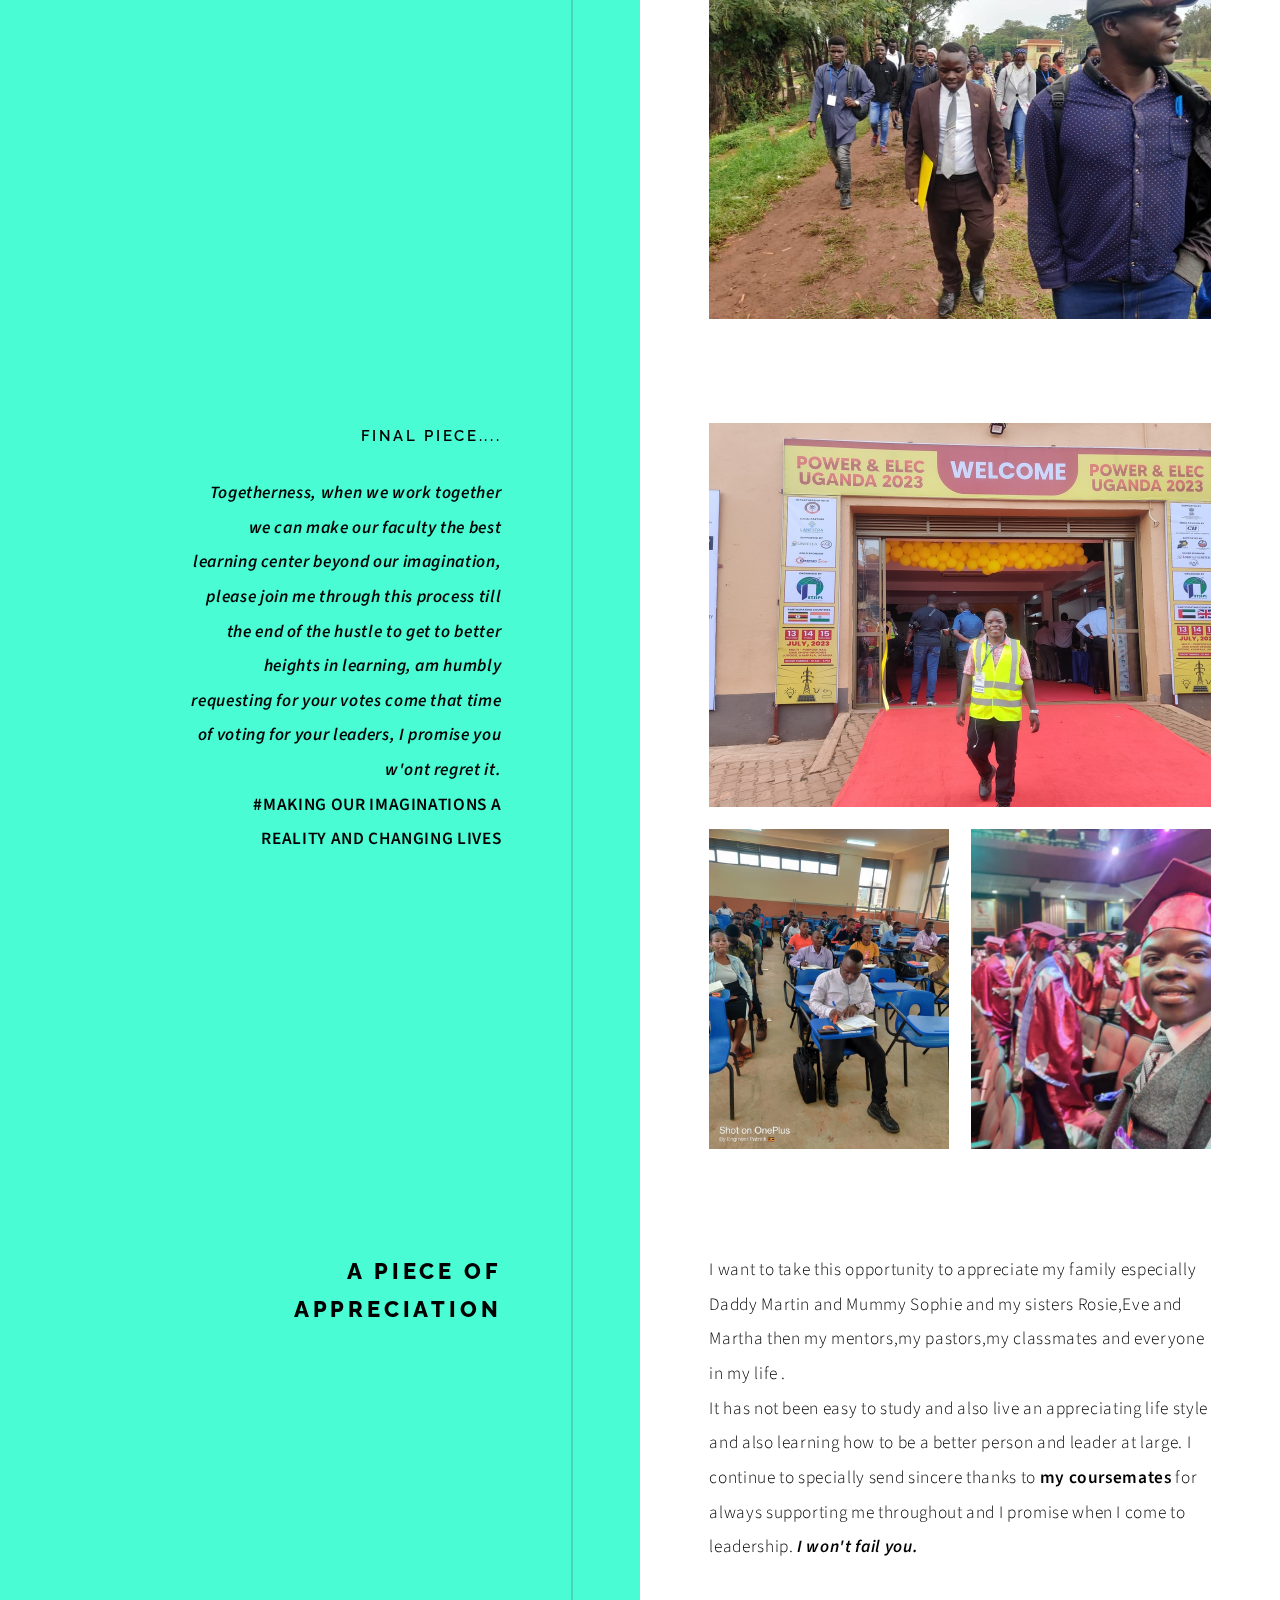
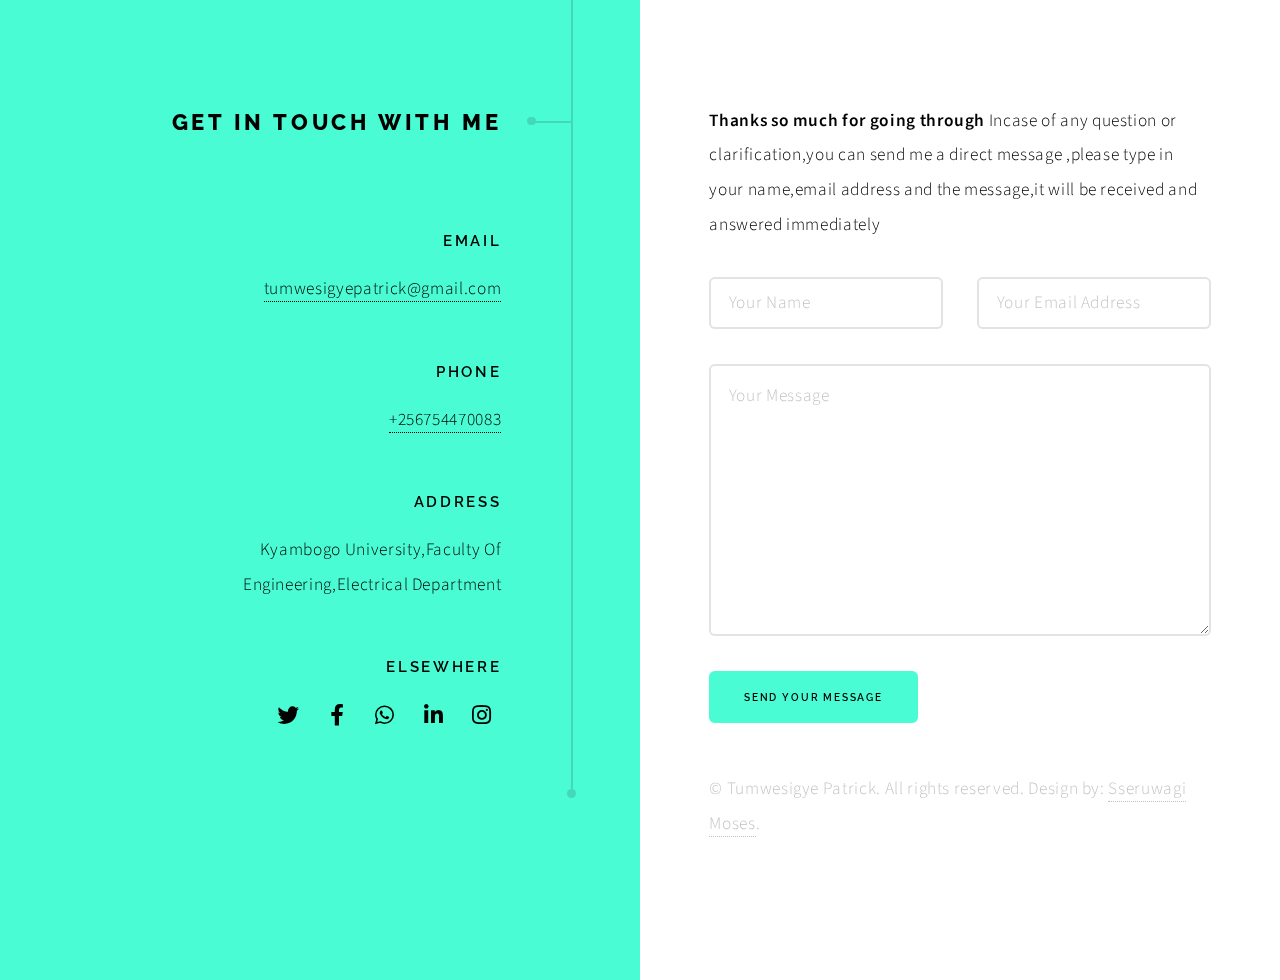
==== commit d13dad1b: "Update index.html" ====
--- a/index.html
+++ b/index.html
@@ -131,7 +131,7 @@
 								
 
 							<!-- Section -->
-							</section>
+							
 							
 						
 				<!-- Section -->
@@ -150,6 +150,7 @@
 					</div>
 						
 								</section>
+					</section>
 					
 <!-- appreciation needed here...  -->
 
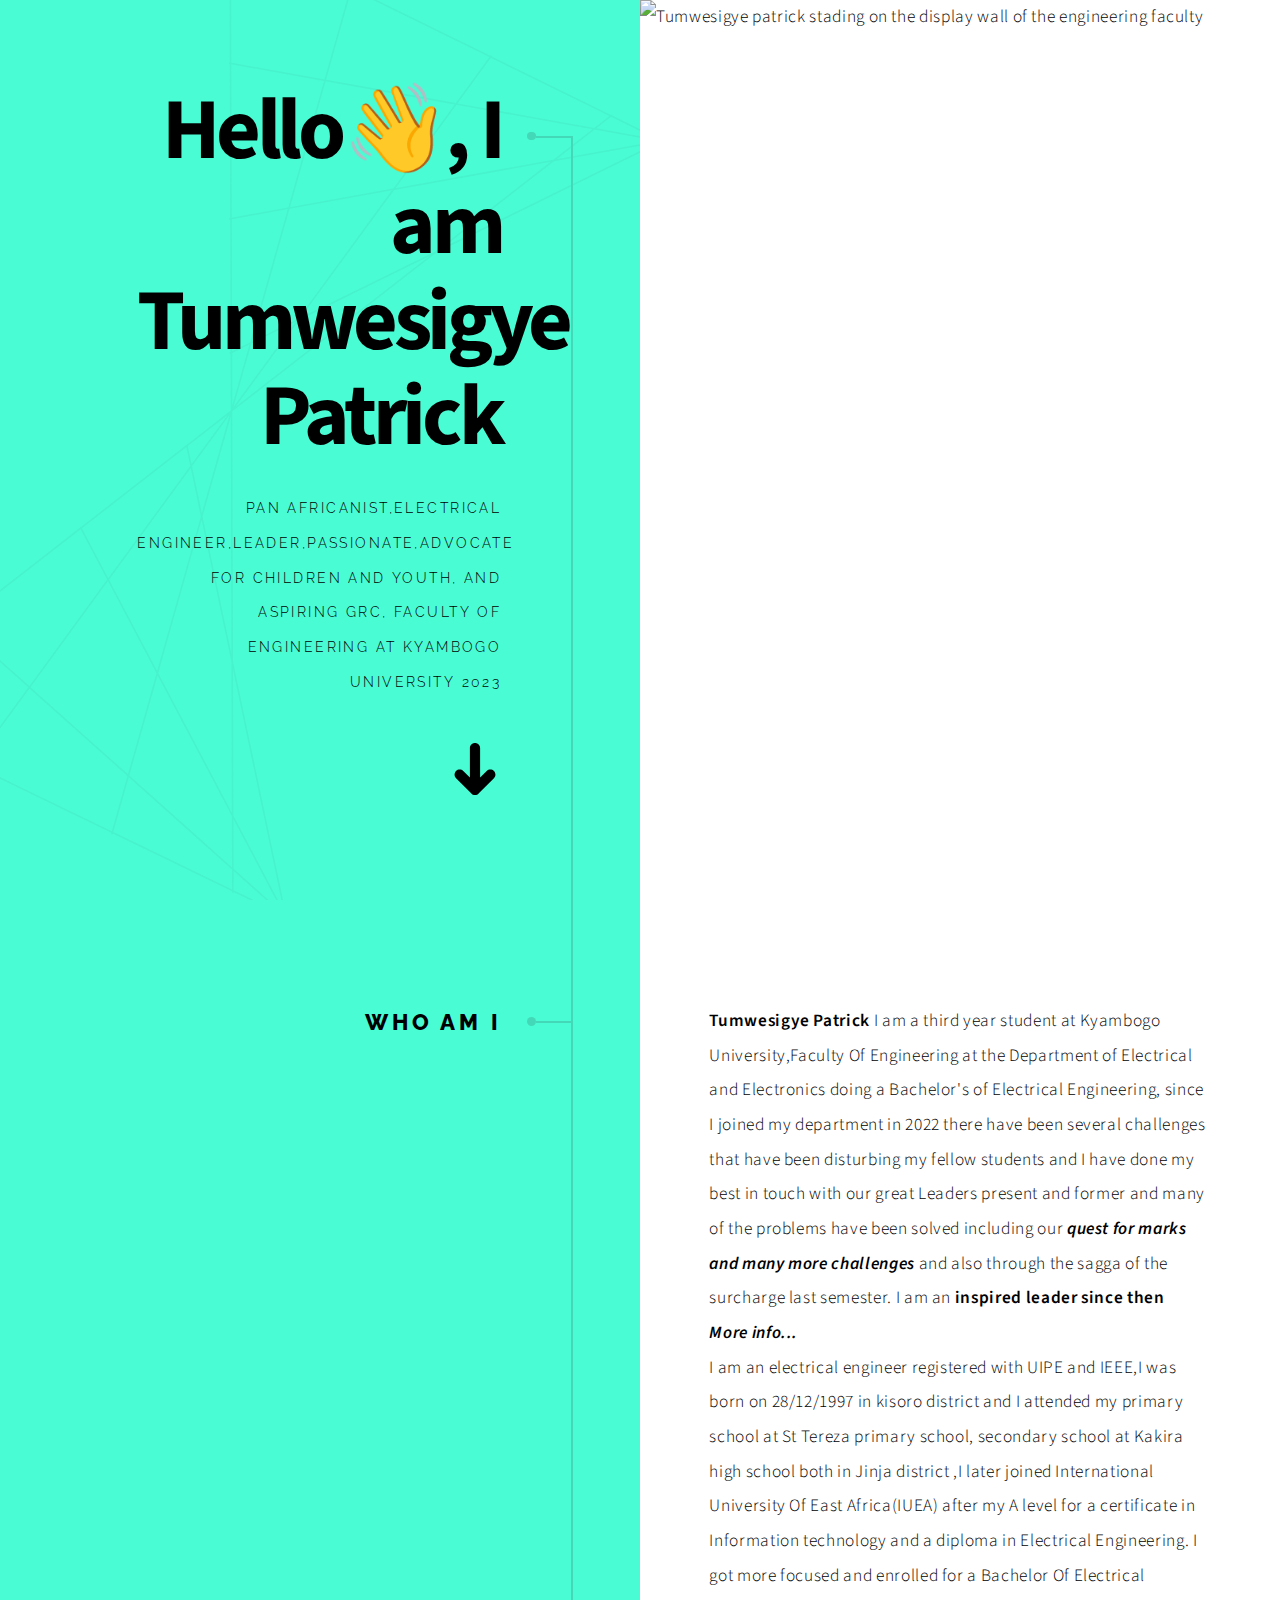
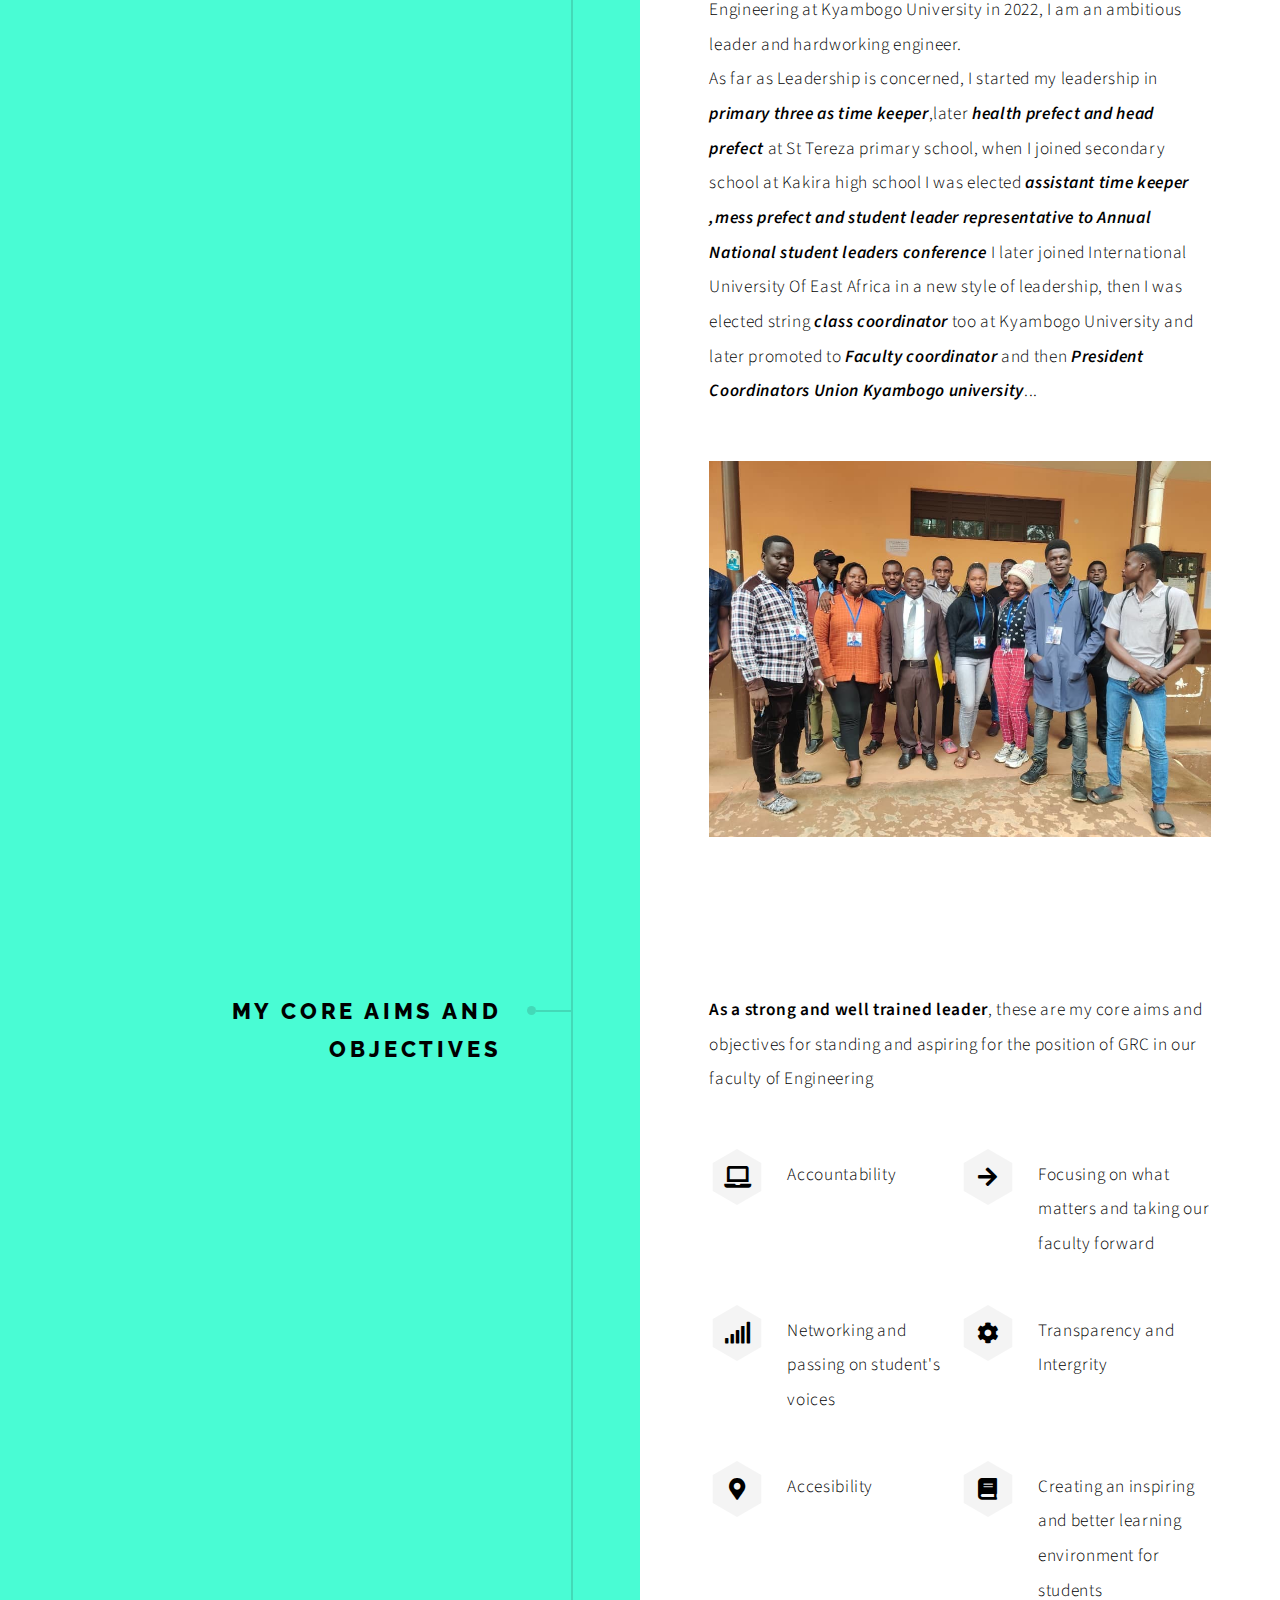
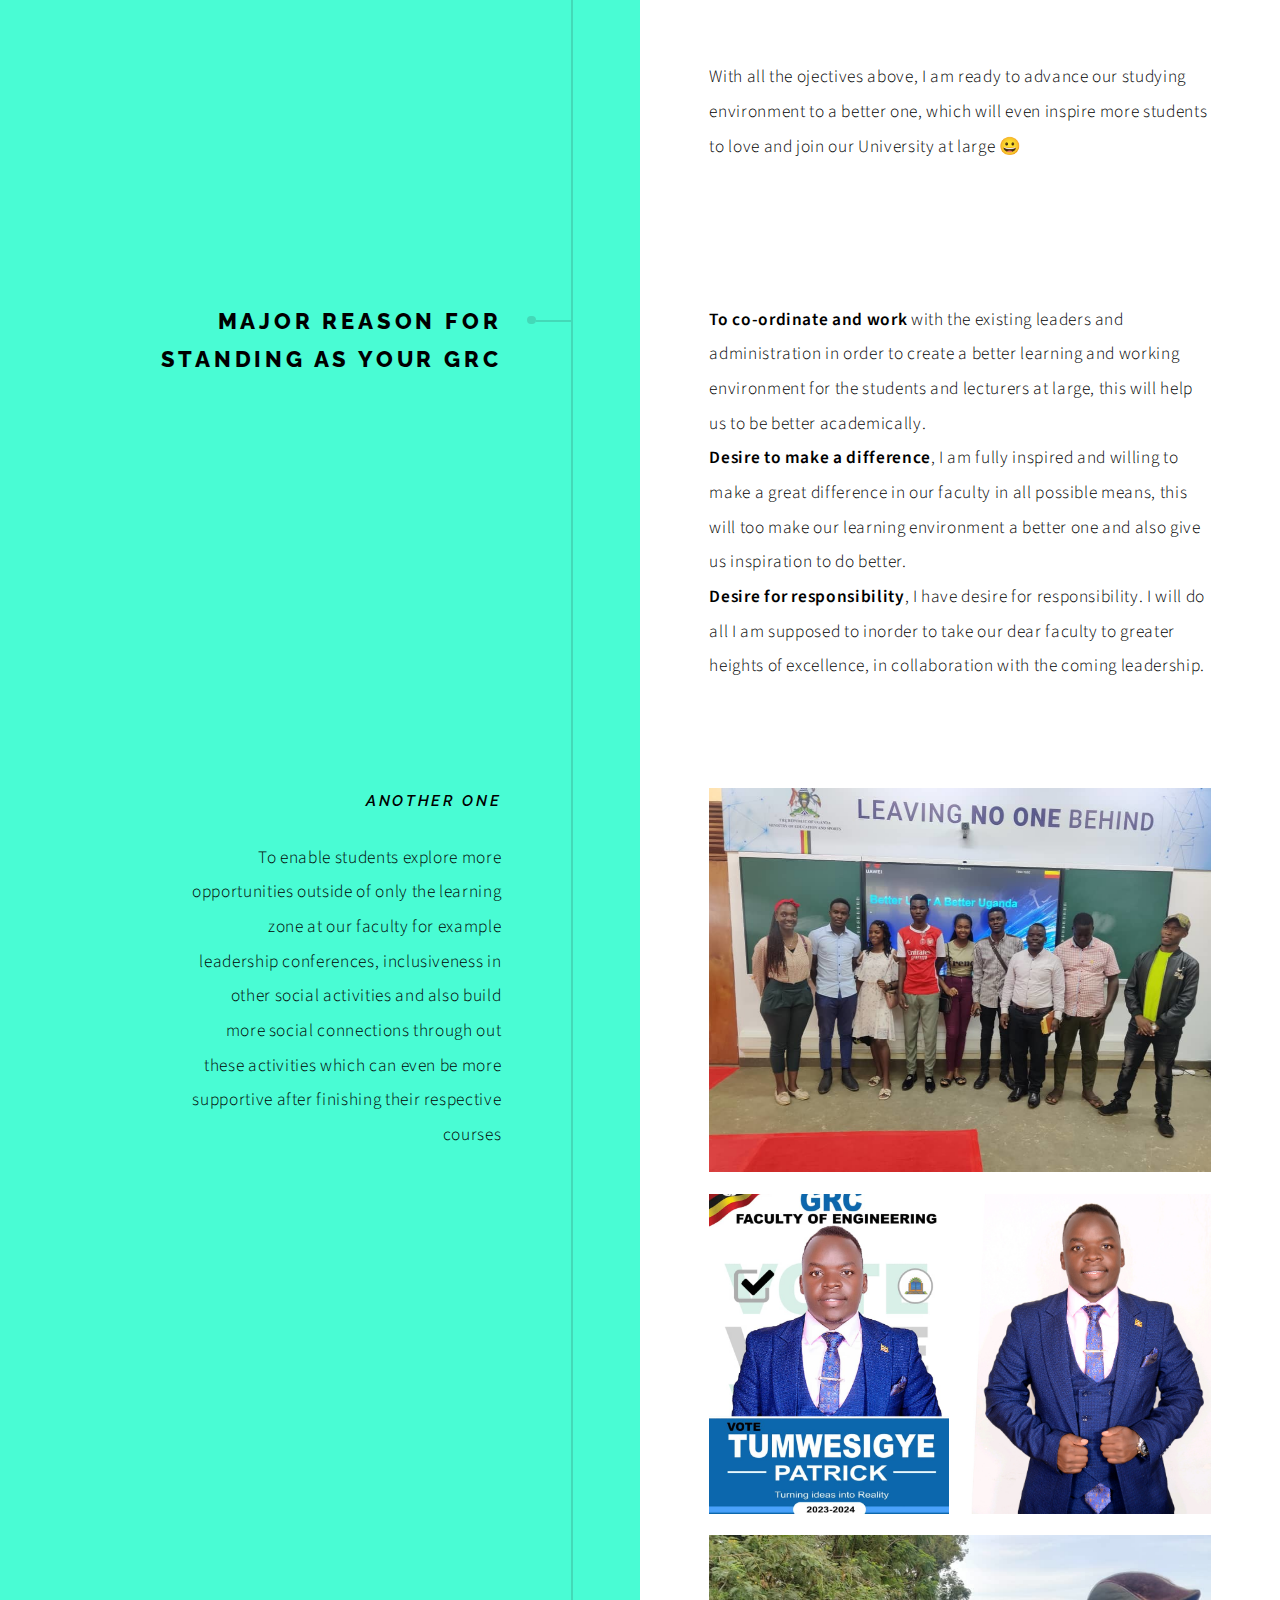
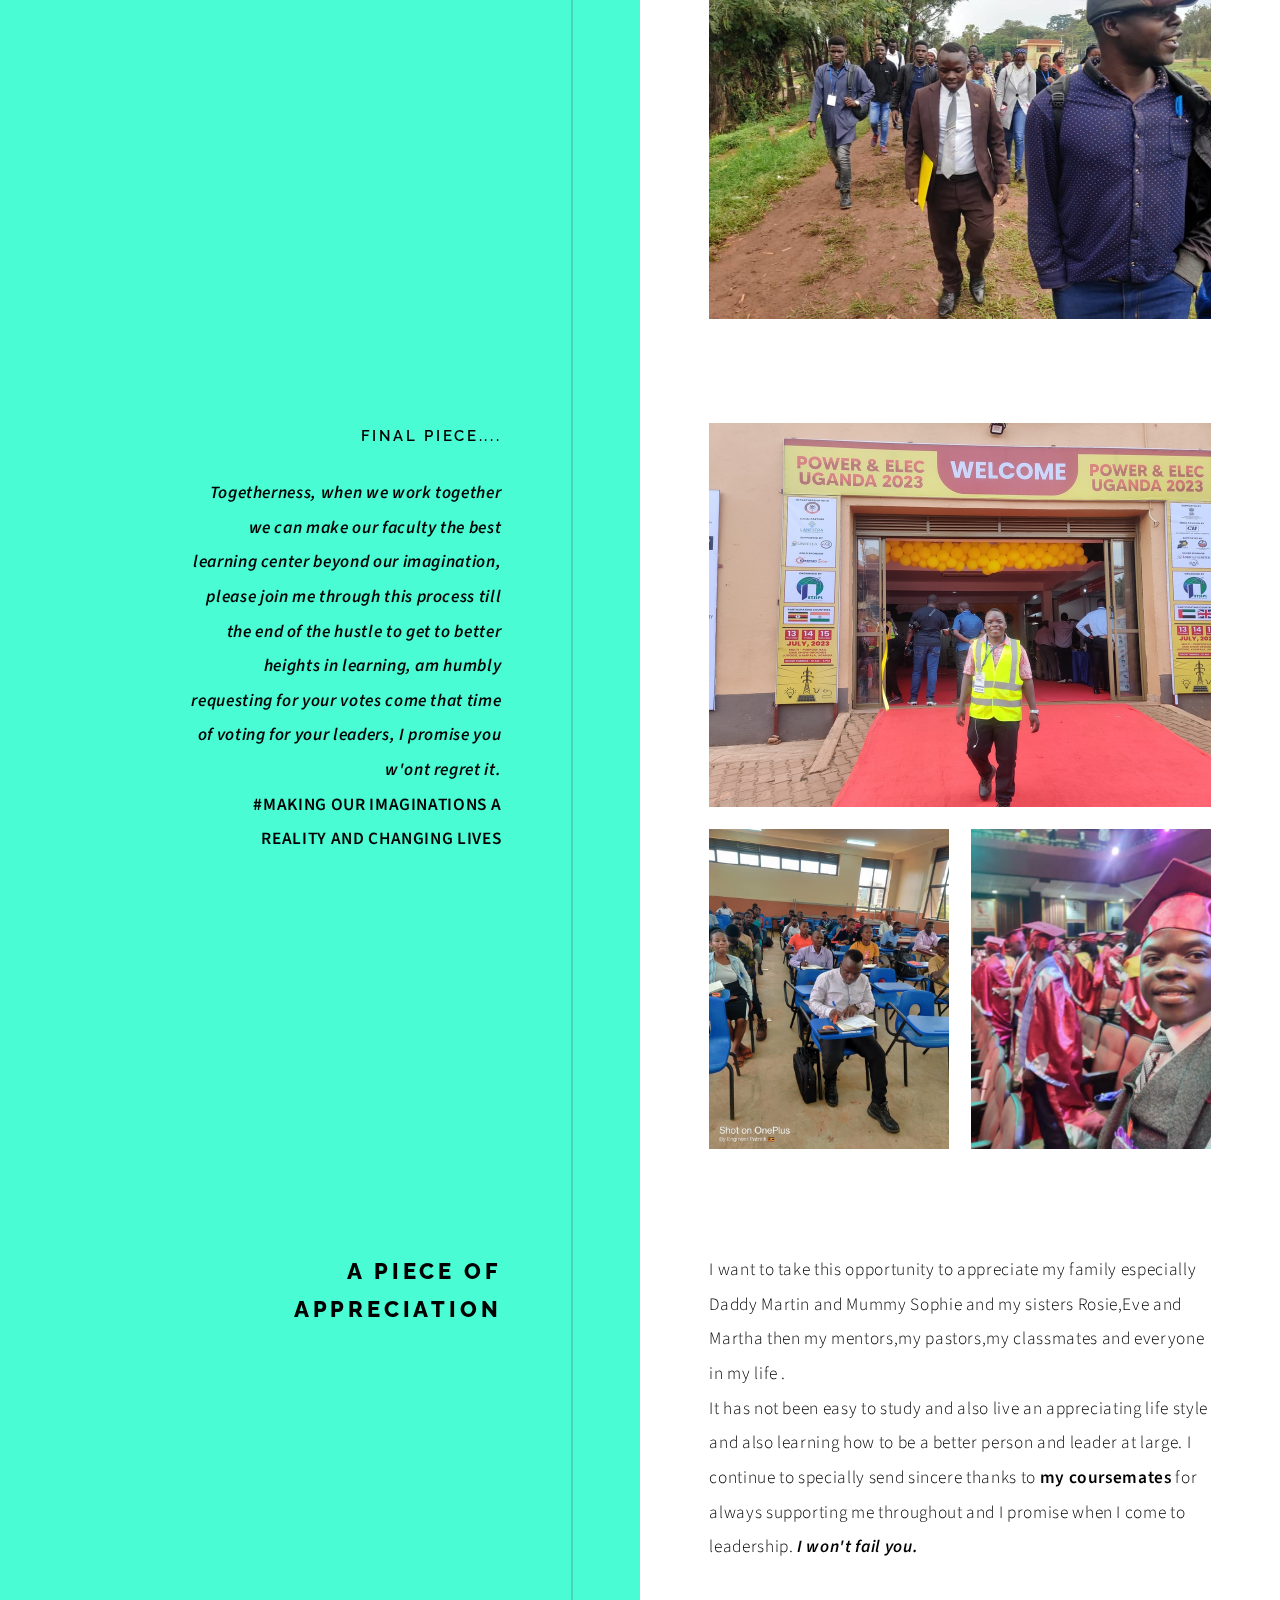
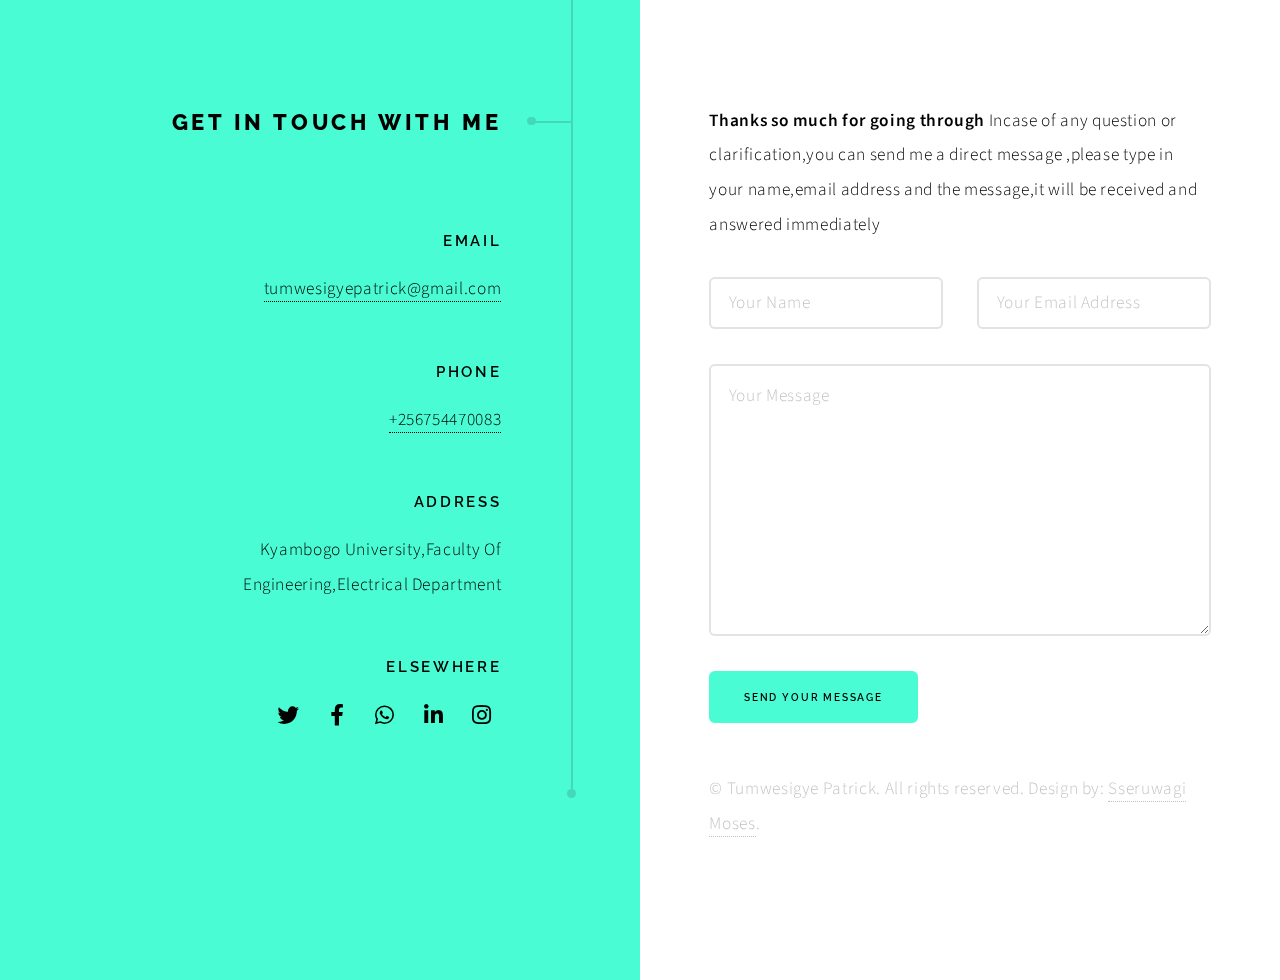
==== commit cd6a2b2f: "Update index.html" ====
--- a/index.html
+++ b/index.html
@@ -37,13 +37,13 @@
 							<h2>WHO AM I </h2>
 						</header>
 						<div class="content">
-							<p><strong>Tumwesigye Patrick</strong> I am a third year student at Kyambogo University,Faculty Of Engineering at the Department of Electrical and Electronics doing a Bachelor's of Electrical Engineering, since I joined my department in 2022 there have been several challenges that have been disturbing my fellow students and I have done my best in touch with our great Leaders present and former  and many of the problems have been solved including our <strong><i> quest for marks and many more challenges</i></strong>and also through the sagga of the surcharge last semester. I am an <strong> inspired leader since then</strong>
+							<p><strong>Tumwesigye Patrick</strong> I am a third year student at Kyambogo University,Faculty Of Engineering at the Department of Electrical and Electronics doing a Bachelor's of Electrical Engineering, since I joined my department in 2022 there have been several challenges that have been disturbing my fellow students and I have done my best in touch with our great Leaders present and former  and many of the problems have been solved including our <strong><i> quest for marks and many more challenges</i></strong> and also through the sagga of the surcharge last semester. I am an <strong> inspired leader since then</strong>
 							<br>
 							<strong><i>More info...</i></strong>
 							<br>
 							I am an electrical engineer  registered with UIPE and IEEE,I was born on 28/12/1997 in kisoro district and I attended my primary school at St Tereza primary school, secondary school at Kakira high school both in Jinja district ,I later joined International University Of East Africa(IUEA) after my A level for a certificate in Information technology and a diploma in Electrical Engineering. I  got more focused and enrolled for a Bachelor Of Electrical Engineering at Kyambogo University in 2022, I am an ambitious leader and hardworking engineer.
 							<br>
-							As far as Leadership is concerned, I started my leadership in <strong><i>primary three as time keeper</i></strong>,later <strong><i>health prefect and head prefect </i></strong> at St Tereza primary school, when I joined secondary school at Kakira high school I was elected <STRONG><I>assistant time keeper mess prefect and student leader representative to Annual National student leaders conference</I></STRONG>I later joined International University Of East Africa in a new style of leadership, then I was elected string
+							As far as Leadership is concerned, I started my leadership in <strong><i>primary three as time keeper</i></strong>,later <strong><i>health prefect and head prefect </i></strong> at St Tereza primary school, when I joined secondary school at Kakira high school I was elected <STRONG><I>assistant time keeper ,mess prefect and student leader representative to Annual National student leaders conference</I></STRONG> I later joined International University Of East Africa in a new style of leadership, then I was elected string
 							<strong><i>class coordinator</i></strong> too at Kyambogo University and later promoted to <strong><i>Faculty coordinator</i></strong> and then <strong><i>President Coordinators Union Kyambogo university</i></strong>...
 							</p>
 							<span class="image main"><img src="images/grp_pic_1.jpg" alt="patrick with other leaders and coursemates" /></span>
